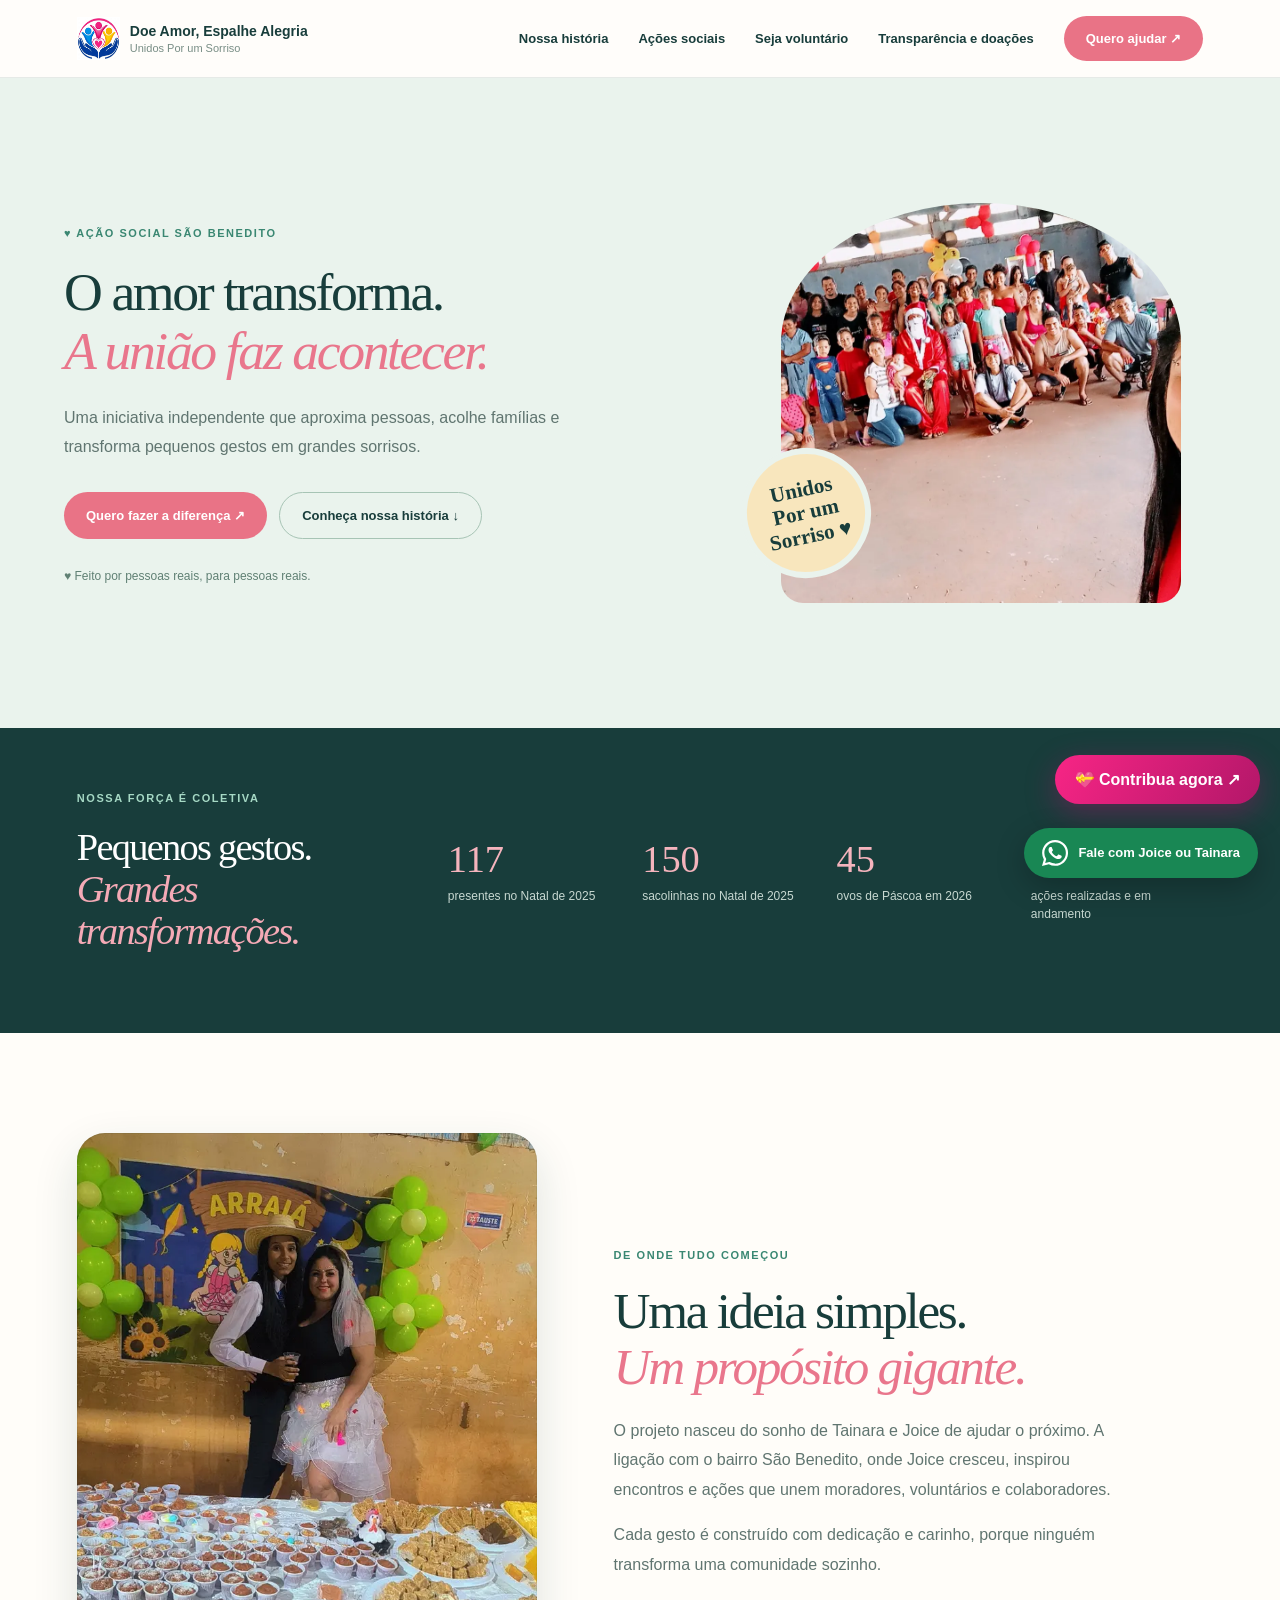
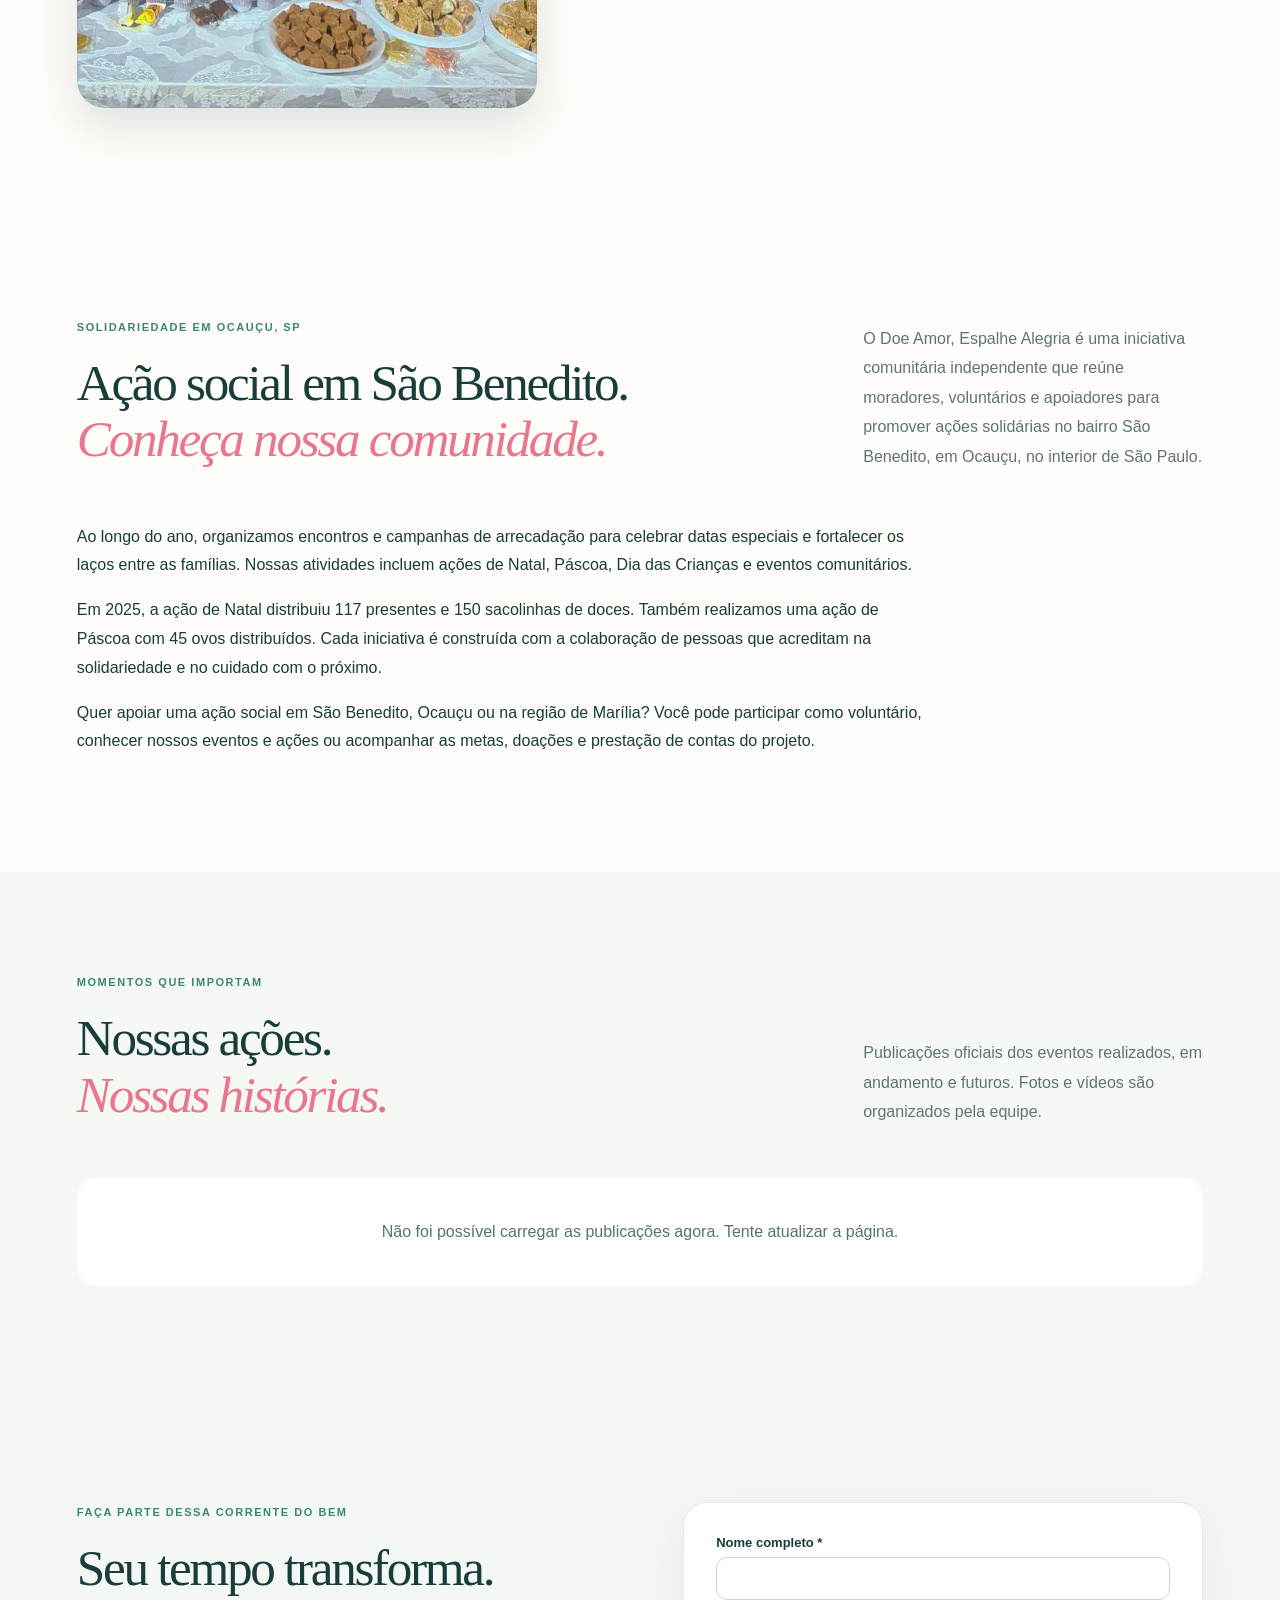
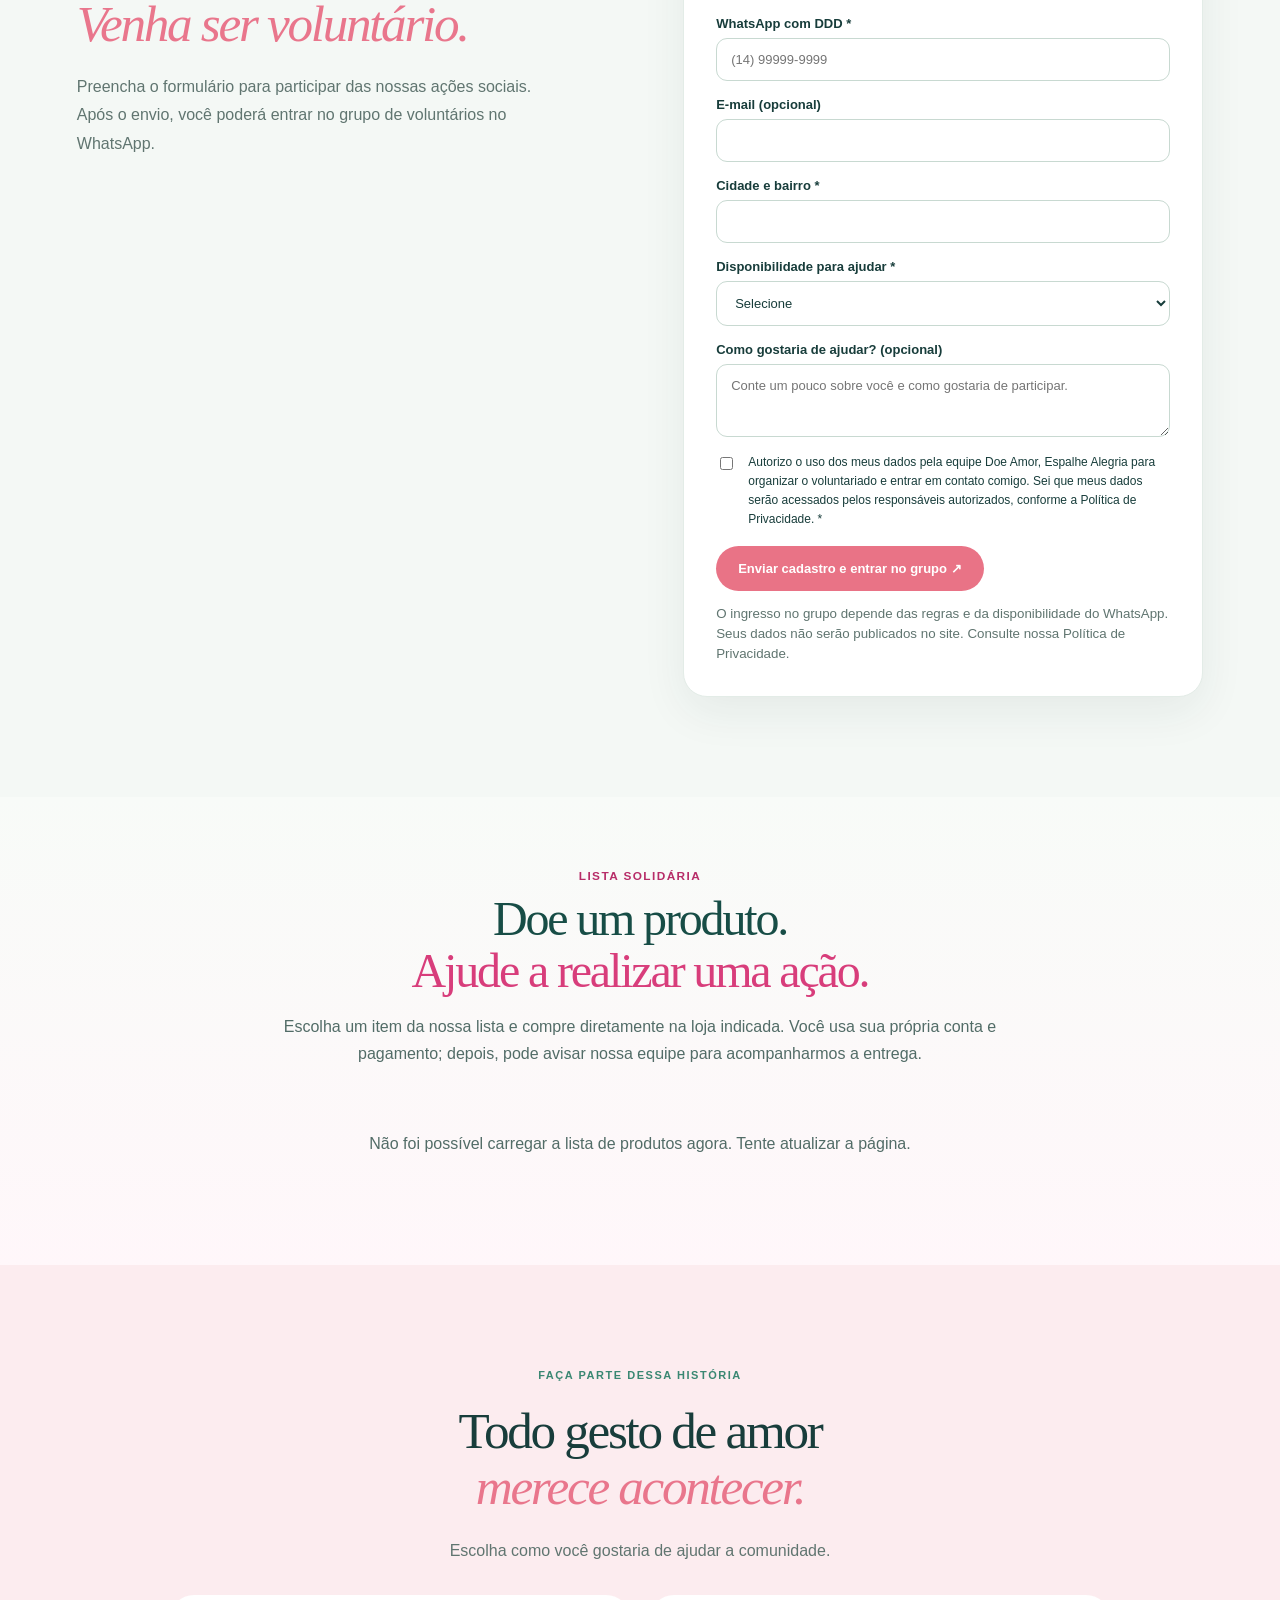
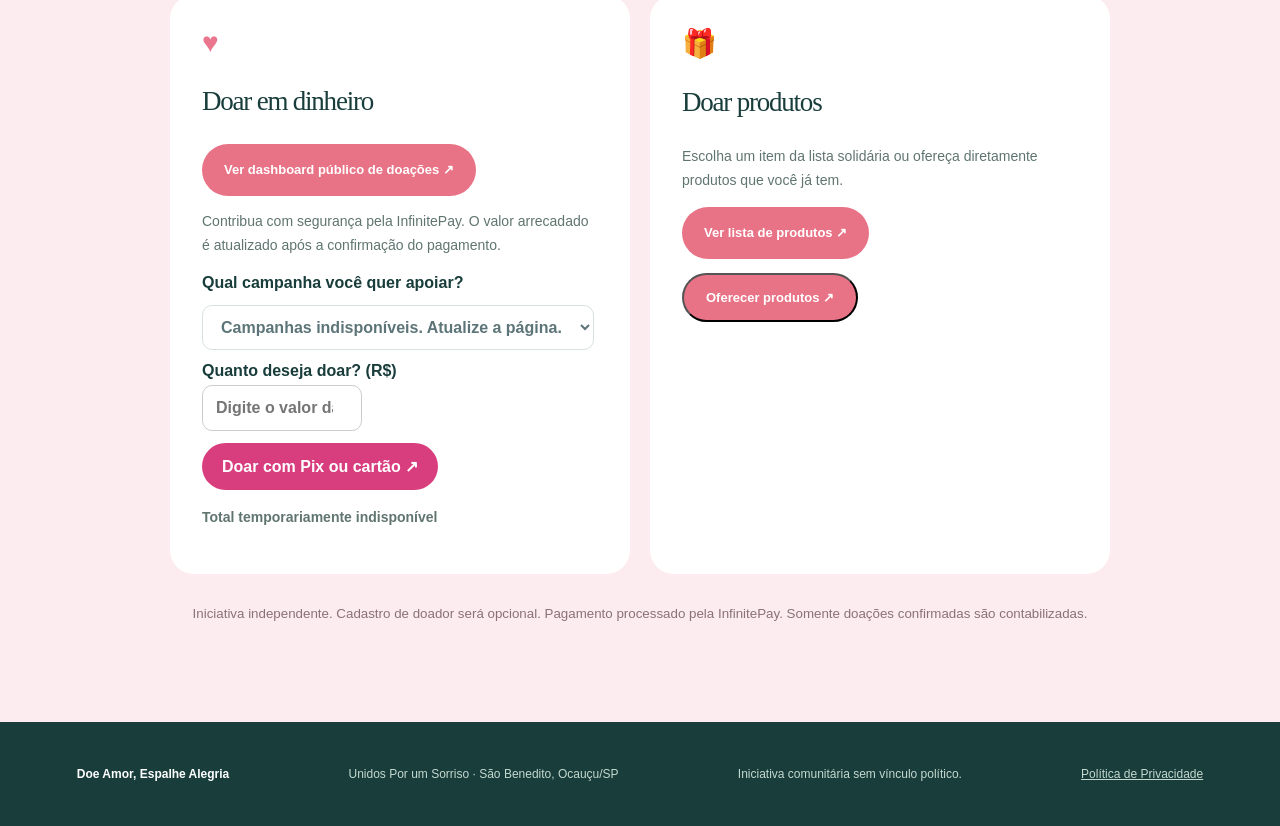
==== index.html @ 4cfd0f10 "Atualizar versão do catálogo com mapa corrigido" ====
<!doctype html><html lang="pt-BR"><head><meta charset="utf-8"><meta name="viewport" content="width=device-width,initial-scale=1"><title>Doe Amor, Espalhe Alegria | Ação Social em São Benedito, Ocauçu SP</title><meta name="description" content="Conheça o Doe Amor, Espalhe Alegria, projeto social independente em São Benedito, Ocauçu (SP). Ações solidárias, eventos comunitários, voluntariado e doações."><meta name="robots" content="index, follow, max-image-preview:large"><link rel="canonical" href="https://doeamorespalhealegria.com/"><meta property="og:type" content="website"><meta property="og:locale" content="pt_BR"><meta property="og:site_name" content="Doe Amor, Espalhe Alegria"><meta property="og:title" content="Doe Amor, Espalhe Alegria"><meta property="og:description" content="Unidos Por Um Sorriso"><meta property="og:url" content="https://doeamorespalhealegria.com/"><meta property="og:image" content="https://xtwydlgoqmqhbpbojwmp.supabase.co/storage/v1/object/public/Imagem%20de%20compartilhamento/Imagem%20de%20compartilhamento%20.png"><meta property="og:image:secure_url" content="https://xtwydlgoqmqhbpbojwmp.supabase.co/storage/v1/object/public/Imagem%20de%20compartilhamento/Imagem%20de%20compartilhamento%20.png"><meta property="og:image:type" content="image/png"><meta property="og:image:width" content="1712"><meta property="og:image:height" content="1024"><meta property="og:image:alt" content="Logo do projeto Doe Amor, Espalhe Alegria"><meta name="twitter:card" content="summary_large_image"><meta name="twitter:title" content="Doe Amor, Espalhe Alegria"><meta name="twitter:description" content="Unidos Por Um Sorriso"><meta name="twitter:image" content="https://xtwydlgoqmqhbpbojwmp.supabase.co/storage/v1/object/public/Imagem%20de%20compartilhamento/Imagem%20de%20compartilhamento%20.png"><meta name="twitter:image:alt" content="Logo do projeto Doe Amor, Espalhe Alegria"><script type="application/ld+json">{"@context":"https://schema.org","@type":"NGO","name":"Doe Amor, Espalhe Alegria","url":"https://doeamorespalhealegria.com/","logo":"https://doeamorespalhealegria.com/logo-doe-amor.png","description":"Iniciativa independente de ação social e solidariedade para a comunidade de São Benedito, Ocauçu, São Paulo.","areaServed":{"@type":"Place","name":"São Benedito, Ocauçu, São Paulo, Brasil"},"knowsAbout":["ação social","solidariedade","doações","voluntariado","eventos comunitários"]}</script><link rel="icon" href="logo-doe-amor.png"><link rel="stylesheet" href="v2/base.css?v=20261015-square1"><link rel="stylesheet" href="v2/desktop.css?v=20261015-square1" media="(min-width:901px)"><link rel="stylesheet" href="v2/mobile.css?v=20261015-square1" media="(max-width:900px)"><link rel="stylesheet" href="/v2/events-carousel.css?v=20261019-3"><script src="v2/app.js?v=20261019-description1" defer></script><script src="v2/volunteer.js?v=1" defer></script><link rel="stylesheet" href="v2/volunteer.css?v=2"><link rel="stylesheet" href="/v2/donations.css"><script src="/v2/donations.js?v=20261015-campaign1" defer></script><link rel="stylesheet" href="/v2/product-offer.css"><style>
.next-event-banner{position:relative;isolation:isolate;overflow:hidden;margin:22px auto 0;width:min(1160px,calc(100% - 36px));border-radius:28px;padding:clamp(26px,5vw,54px);background:radial-gradient(circle at 86% 18%,#ffda88 0,transparent 28%),linear-gradient(125deg,#831a51,#c92862 52%,#f06e53);color:#fff;box-shadow:0 20px 55px #831a5130}
.next-event-banner:before,.next-event-banner:after{content:"✦";position:absolute;color:#ffe8aa;font-size:80px;opacity:.35;animation:festiveFloat 5s ease-in-out infinite;pointer-events:none}.next-event-banner:before{right:7%;top:12%}.next-event-banner:after{right:26%;bottom:5%;font-size:42px;animation-delay:-2s}
.next-event-banner .event-eyebrow{display:inline-flex;gap:8px;align-items:center;background:#ffffff26;border:1px solid #ffffff55;padding:8px 15px;border-radius:99px;font-weight:800;font-size:.8rem;letter-spacing:.09em;text-transform:uppercase}
.next-event-banner h2{color:#fff;font-size:clamp(2.1rem,5vw,4.4rem);line-height:1.08;margin:19px 0 14px;max-width:780px}.next-event-banner h2 em{color:#ffe4a0;font-style:normal}.next-event-banner p{max-width:640px;font-size:clamp(1rem,1.7vw,1.2rem);line-height:1.6;color:#fff}
.next-event-banner .event-countdown{display:flex;gap:10px;flex-wrap:wrap;margin:24px 0}.next-event-banner .event-countdown span{display:grid;place-items:center;min-width:75px;background:#ffffff25;border:1px solid #ffffff50;border-radius:14px;padding:11px 13px;font-size:.8rem}.next-event-banner .event-countdown strong{font-size:1.8rem;line-height:1.15;color:#fff}
.next-event-banner .event-actions{display:flex;gap:12px;flex-wrap:wrap;margin-top:22px}.next-event-banner .event-primary{display:inline-flex;align-items:center;justify-content:center;background:#fff;color:#a21950!important;border-radius:99px;padding:15px 24px;text-decoration:none;font-weight:900;box-shadow:0 8px 24px #58103640;transition:transform .2s}.next-event-banner .event-primary:hover{transform:translateY(-3px)}.next-event-banner .event-secondary{display:inline-flex;align-items:center;justify-content:center;border:1px solid #ffffffb0;border-radius:99px;padding:15px 22px;color:#fff!important;text-decoration:none;font-weight:700}
.donate-float-cta{position:fixed;right:20px;bottom:96px;z-index:70;display:flex;align-items:center;gap:10px;background:linear-gradient(120deg,#f72585,#b31769);color:#fff!important;text-decoration:none;font-weight:900;padding:15px 20px;border-radius:99px;box-shadow:0 9px 30px #a7156970;animation:donatePulse 2.7s ease-in-out infinite}.donate-float-cta:hover{animation:none;transform:translateY(-3px)}@keyframes donatePulse{0%,100%{box-shadow:0 9px 26px #a7156960}50%{box-shadow:0 9px 26px #a7156960,0 0 0 9px #f725851a}}@keyframes festiveFloat{50%{transform:translateY(-15px) rotate(12deg)}}
@media(max-width:700px){.next-event-banner{width:calc(100% - 24px);border-radius:22px;padding:26px 22px}.next-event-banner .event-countdown span{min-width:63px;padding:9px}.next-event-banner .event-countdown strong{font-size:1.45rem}.donate-float-cta{right:12px;bottom:86px;padding:13px 16px;font-size:.85rem;max-width:calc(100% - 24px)}}
@media(prefers-reduced-motion:reduce){.next-event-banner:before,.next-event-banner:after,.donate-float-cta{animation:none!important}}

#donationGoalHome{display:block;width:100%;min-width:0;padding:12px 14px;margin-top:8px;border:1px solid #c6d5d6;border-radius:10px;background:#fff;color:#193b40;font:inherit}
</style><link rel="stylesheet" href="/v2/event-banners.css?v=4"><script src="/v2/event-banners.js?v=4" defer></script><link rel="stylesheet" href="/v2/product-catalog.css?v=3"></head><body><header class="header"><a class="brand" href="#inicio"><img src="logo-doe-amor.png" alt=""><span><strong>Doe Amor, Espalhe Alegria</strong><small>Unidos Por um Sorriso</small></span></a><button class="menu" aria-expanded="false" aria-controls="nav">☰</button><nav id="nav"><a href="#historia">Nossa história</a><a href="#acoes">Ações sociais</a><a href="#voluntariado">Seja voluntário</a><a href="/transparencia/">Transparência e doações</a><a class="pill" href="#doar">Quero ajudar ↗</a></nav></header><main><section class="hero" id="inicio"><div class="hero-copy"><span class="kicker">♥ AÇÃO SOCIAL SÃO BENEDITO</span><h1>O amor transforma.<br><em>A união faz acontecer.</em></h1><p>Uma iniciativa independente que aproxima pessoas, acolhe famílias e transforma pequenos gestos em grandes sorrisos.</p><div class="actions"><a class="pill" href="#doar">Quero fazer a diferença ↗</a><a class="outline" href="#historia">Conheça nossa história ↓</a></div><div class="hero-caption">♥ Feito por pessoas reais, para pessoas reais.</div></div><div class="hero-art"><img src="https://xtwydlgoqmqhbpbojwmp.supabase.co/storage/v1/object/public/site-publico/Equipe%20solidaria.jpg" onerror="this.onerror=null;this.src='media/natal-2025/natal-comunidade.webp'" alt="Equipe do projeto Doe Amor, Espalhe Alegria reunida"><div class="sticker">Unidos<br>Por um<br>Sorriso ♥</div></div></section><div id="eventBannerCarousel" class="managed-banner-carousel" aria-label="Banners de eventos e campanhas"></div><section class="impact"><div><span class="kicker">NOSSA FORÇA É COLETIVA</span><h2>Pequenos gestos.<br><em>Grandes transformações.</em></h2></div><div class="stats"><div><strong>117</strong><span>presentes no Natal de 2025</span></div><div><strong>150</strong><span>sacolinhas no Natal de 2025</span></div><div><strong>45</strong><span>ovos de Páscoa em 2026</span></div><div><strong id="publishedEventsCount">—</strong><span>ações realizadas e em andamento</span></div></div></section><section class="story story--editorial section" id="historia"><div class="story-image"><img src="media/festa-junina/festa-junina-03.webp" alt="Organizadoras da Festa Junina"></div><div><span class="kicker">DE ONDE TUDO COMEÇOU</span><h2>Uma ideia simples.<br><em>Um propósito gigante.</em></h2><p>O projeto nasceu do sonho de Tainara e Joice de ajudar o próximo. A ligação com o bairro São Benedito, onde Joice cresceu, inspirou encontros e ações que unem moradores, voluntários e colaboradores.</p><p>Cada gesto é construído com dedicação e carinho, porque ninguém transforma uma comunidade sozinho.</p></div></section><section class="section" id="acao-social-sao-benedito" aria-labelledby="comunidade-title"><div class="section-heading"><div><span class="kicker">SOLIDARIEDADE EM OCAUÇU, SP</span><h2 id="comunidade-title">Ação social em São Benedito.<br><em>Conheça nossa comunidade.</em></h2></div><p>O Doe Amor, Espalhe Alegria é uma iniciativa comunitária independente que reúne moradores, voluntários e apoiadores para promover ações solidárias no bairro São Benedito, em Ocauçu, no interior de São Paulo.</p></div><div style="max-width:850px;line-height:1.8"><p>Ao longo do ano, organizamos encontros e campanhas de arrecadação para celebrar datas especiais e fortalecer os laços entre as famílias. Nossas atividades incluem ações de Natal, Páscoa, Dia das Crianças e eventos comunitários.</p><p>Em 2025, a ação de Natal distribuiu 117 presentes e 150 sacolinhas de doces. Também realizamos uma ação de Páscoa com 45 ovos distribuídos. Cada iniciativa é construída com a colaboração de pessoas que acreditam na solidariedade e no cuidado com o próximo.</p><p>Quer apoiar uma ação social em São Benedito, Ocauçu ou na região de Marília? Você pode <a href="#voluntariado">participar como voluntário</a>, conhecer <a href="#acoes">nossos eventos e ações</a> ou acompanhar as <a href="/transparencia/">metas, doações e prestação de contas</a> do projeto.</p></div></section><section class="section events" id="acoes"><div class="section-heading"><div><span class="kicker">MOMENTOS QUE IMPORTAM</span><h2>Nossas ações.<br><em>Nossas histórias.</em></h2></div><p>Publicações oficiais dos eventos realizados, em andamento e futuros. Fotos e vídeos são organizados pela equipe.</p></div><div class="event-grid" id="eventGrid"></div></section><section class="section volunteer-section" id="voluntariado"><div class="volunteer-intro"><span class="kicker">FAÇA PARTE DESSA CORRENTE DO BEM</span><h2>Seu tempo transforma.<br><em>Venha ser voluntário.</em></h2><p>Preencha o formulário para participar das nossas ações sociais. Após o envio, você poderá entrar no grupo de voluntários no WhatsApp.</p></div><form id="volunteerForm" class="volunteer-form"><label>Nome completo *<input name="full_name" autocomplete="name" maxlength="120" minlength="3" required></label><label>WhatsApp com DDD *<input name="whatsapp" type="tel" inputmode="tel" autocomplete="tel" placeholder="(14) 99999-9999" required></label><label>E-mail (opcional)<input name="email" type="email" autocomplete="email" maxlength="254"></label><label>Cidade e bairro *<input name="city" autocomplete="address-level2" maxlength="120" required></label><label>Disponibilidade para ajudar *<select name="availability" required><option value="">Selecione</option><option>Durante a semana</option><option>Finais de semana</option><option>Em dias de eventos</option><option>Conforme a necessidade</option></select></label><label>Como gostaria de ajudar? (opcional)<textarea name="message" rows="3" maxlength="1000" placeholder="Conte um pouco sobre você e como gostaria de participar."></textarea></label><label class="volunteer-consent"><input name="privacy_consent" type="checkbox" required><span>Autorizo o uso dos meus dados pela equipe Doe Amor, Espalhe Alegria para organizar o voluntariado e entrar em contato comigo. Sei que meus dados serão acessados pelos responsáveis autorizados, conforme a <a href="/privacidade/" target="_blank" rel="noopener noreferrer">Política de Privacidade</a>. *</span></label><button class="pill" type="submit">Enviar cadastro e entrar no grupo ↗</button><p id="volunteerStatus" role="status" aria-live="polite"></p><small>O ingresso no grupo depende das regras e da disponibilidade do WhatsApp. Seus dados não serão publicados no site. Consulte nossa <a href="/privacidade/">Política de Privacidade</a>.</small></form></section><section id="productDonationSection" aria-labelledby="productDonationTitle"><div class="product-catalog-inner"><div class="product-catalog-heading"><span class="product-catalog-kicker">LISTA SOLIDÁRIA</span><h2 id="productDonationTitle">Doe um produto.<br><em>Ajude a realizar uma ação.</em></h2><p>Escolha um item da nossa lista e compre diretamente na loja indicada. Você usa sua própria conta e pagamento; depois, pode avisar nossa equipe para acompanharmos a entrega.</p></div><div id="productDonationGrid" class="product-donation-grid" aria-live="polite"><p class="product-catalog-empty">Carregando produtos solidários...</p></div></div></section><section class="section donate" id="doar"><span class="kicker">FAÇA PARTE DESSA HISTÓRIA</span><h2>Todo gesto de amor<br><em>merece acontecer.</em></h2><p>Escolha como você gostaria de ajudar a comunidade.</p><div class="donate-grid"><article><span class="symbol">♥</span><h3>Doar em dinheiro</h3><p><a class="pill" href="/transparencia/">Ver dashboard público de doações ↗</a></p><p>Contribua com segurança pela InfinitePay. O valor arrecadado é atualizado após a confirmação do pagamento.</p><form id="donationForm" class="donation-form"><label for="donationGoalHome">Qual campanha você quer apoiar?<select id="donationGoalHome" name="goal_id" required><option value="">Carregando campanhas...</option></select></label><label>Quanto deseja doar? (R$)<input name="amount" type="number" min="1" max="1000000" step="0.01" placeholder="Digite o valor da doação" required></label><button type="submit">Doar com Pix ou cartão ↗</button></form><p id="donationStatus" role="status"></p><p id="donationTotal" class="donation-total">Carregando arrecadação...</p></article><article><span class="symbol">🎁</span><h3>Doar produtos</h3><p>Escolha um item da lista solidária ou ofereça diretamente produtos que você já tem.</p><p><a class="pill" href="#productDonationSection">Ver lista de produtos ↗</a></p><button type="button" class="pill" id="openProductOffer">Oferecer produtos ↗</button></article></div><small>Iniciativa independente. Cadastro de doador será opcional. Pagamento processado pela InfinitePay. Somente doações confirmadas são contabilizadas.</small></section></main><footer><strong>Doe Amor, Espalhe Alegria</strong><span>Unidos Por um Sorriso · São Benedito, Ocauçu/SP</span><span>Iniciativa comunitária sem vínculo político.</span><a href="/privacidade/" style="color:#c4d9cf;text-decoration:underline">Política de Privacidade</a></footer><dialog id="productOfferDialog" aria-labelledby="productOfferTitle"><div class="product-offer-modal"><div class="modal-top"><div><h2 id="productOfferTitle">Oferecer produtos 💗</h2><p>Conte o que deseja doar. Nossa equipe entrará em contato para combinar a entrega ou retirada.</p></div><button type="button" class="close-product-modal" aria-label="Fechar formulário">✕</button></div><form id="productOfferForm"><label>Nome completo *<input name="full_name" autocomplete="name" minlength="3" maxlength="150" required></label><label>Telefone / WhatsApp com DDD *<input name="phone" type="tel" autocomplete="tel" placeholder="(14) 99999-9999" required></label><label>Endereço completo (rua, número, bairro e cidade) *<textarea name="address" rows="2" minlength="5" maxlength="500" required></textarea></label><label>Quais produtos deseja doar? Informe quantidades, se possível. *<textarea name="items" rows="3" minlength="3" maxlength="1500" placeholder="Ex.: 10 pacotes de arroz, 5 brinquedos..." required></textarea></label><fieldset><legend>Como prefere entregar os produtos? *</legend><label><input type="radio" name="delivery_preference" value="pickup" required>Solicitar retirada no endereço informado</label><label><input type="radio" name="delivery_preference" value="dropoff" required>Quero entregar os produtos à organização (local a combinar)</label></fieldset><label>Observações (opcional)<textarea name="notes" rows="2" maxlength="1000"></textarea></label><label class="offer-privacy"><input type="checkbox" name="privacy_consent" required>Autorizo o uso dos meus dados para contato sobre esta doação. Li a <a href="/privacidade/" target="_blank" rel="noopener noreferrer">Política de Privacidade</a>. *</label><button type="submit" class="offer-submit">Enviar oferta de produtos</button><p class="offer-message" id="productOfferMessage" role="status" aria-live="polite"></p></form></div></dialog><dialog id="eventDialog"><div class="dialog-top"><span>MEMÓRIAS DE SÃO BENEDITO</span><button id="closeDialog" aria-label="Fechar">✕</button></div><div id="dialogBody"></div></dialog><a class="donate-float-cta" href="#doar" aria-label="Contribuir agora para as ações sociais">💝 Contribua agora ↗</a><a class="whatsapp-float" href="https://wa.me/5514988388177?text=Ol%C3%A1%21%20Gostaria%20de%20falar%20com%20Joice%20ou%20Tainara%20sobre%20o%20projeto%20Doe%20Amor%2C%20Espalhe%20Alegria." target="_blank" rel="noopener noreferrer" aria-label="Falar com Joice ou Tainara pelo WhatsApp" title="Falar com Joice ou Tainara"><svg viewBox="0 0 24 24" width="26" height="26" aria-hidden="true" fill="currentColor"><path d="M20.52 3.48A11.86 11.86 0 0 0 12.07 0C5.49 0 .13 5.35.12 11.94a11.9 11.9 0 0 0 1.59 5.95L0 24l6.28-1.65a11.93 11.93 0 0 0 5.79 1.48h.01c6.58 0 11.94-5.36 11.94-11.94a11.86 11.86 0 0 0-3.5-8.41ZM12.08 21.8a9.9 9.9 0 0 1-5.05-1.38l-.36-.22-3.73.98.99-3.64-.24-.37a9.91 9.91 0 0 1-1.52-5.23c0-5.47 4.45-9.92 9.92-9.92a9.85 9.85 0 0 1 7.02 2.91 9.85 9.85 0 0 1 2.9 7.02c0 5.47-4.45 9.92-9.93 9.92Zm5.44-7.42c-.3-.15-1.77-.87-2.04-.97-.27-.1-.47-.15-.67.15-.2.3-.77.97-.94 1.17-.17.2-.35.22-.65.07-.3-.15-1.26-.46-2.4-1.47-.89-.79-1.49-1.77-1.66-2.07-.17-.3-.02-.46.13-.61.13-.13.3-.35.45-.52.15-.17.2-.3.3-.5.1-.2.05-.37-.02-.52-.07-.15-.67-1.62-.92-2.22-.24-.58-.48-.5-.67-.51h-.57c-.2 0-.52.07-.79.37-.27.3-1.04 1.02-1.04 2.49s1.07 2.89 1.22 3.09c.15.2 2.1 3.2 5.09 4.49.71.31 1.27.49 1.71.63.72.23 1.37.2 1.89.12.58-.09 1.77-.72 2.02-1.42.25-.7.25-1.3.17-1.42-.07-.12-.27-.2-.57-.35Z"/></svg><span>Fale com Joice ou Tainara</span></a><script defer src="/v2/product-offer.js"></script><script defer src="/v2/product-catalog.js?v=6"></script><script>(function(){const end=new Date("2026-12-25T00:00:00-03:00");const panel=document.getElementById("nextEventCountdown");function update(){const delta=Math.max(0,end-Date.now());const d=Math.floor(delta/86400000),h=Math.floor(delta%86400000/3600000),m=Math.floor(delta%3600000/60000);document.getElementById("eventDays").textContent=d;document.getElementById("eventHours").textContent=String(h).padStart(2,"0");document.getElementById("eventMinutes").textContent=String(m).padStart(2,"0");if(!delta){panel.textContent="🎄 Chegou o dia do Natal Solidário!"}}update();setInterval(update,60000)})();</script></body></html>
---- v2/base.css ----
:root{--ink:#183d3b;--pink:#e9768c;--muted:#607570;--mint:#eaf3ed}*{box-sizing:border-box}html{scroll-behavior:smooth;scroll-padding-top:100px}body{margin:0;background:#fffdf9;color:var(--ink);font-family:Arial,Helvetica,sans-serif}a{text-decoration:none;color:inherit}img{display:block;max-width:100%}button{font:inherit;cursor:pointer}.preview{text-align:center;background:var(--ink);color:#e4f4e9;padding:9px;font-size:11px;letter-spacing:.08em;font-weight:800}.preview a{color:#ffc4d0;margin-left:15px;text-decoration:underline}.header{position:sticky;top:0;z-index:20;background:#fffdfa;display:flex;justify-content:space-between;align-items:center;gap:20px;padding:16px 6%;border-bottom:1px solid #e6eae7}.brand{display:flex;align-items:center;gap:10px}.brand img{width:43px;height:43px}.brand strong{display:block;font-size:14px}.brand small{display:block;font-size:11px;color:#788d85;margin-top:3px}.header nav{display:flex;align-items:center;gap:30px;font-size:13px;font-weight:800}.pill{display:inline-flex;align-items:center;justify-content:center;background:#e97386;color:white;padding:15px 22px;border-radius:40px;font-weight:800;font-size:13px}.outline{border:1px solid #a7c4b5;border-radius:40px;padding:15px 22px;font-size:13px;font-weight:800}.menu{display:none}.hero{background:var(--mint);overflow:hidden}.kicker{color:#3a8772;letter-spacing:.14em;font-size:11px;font-weight:900}h1,h2,h3{font-family:Georgia,serif;font-weight:500;letter-spacing:-.045em}h1{font-size:clamp(45px,5.2vw,78px);line-height:1.08;margin:22px 0}h2{font-size:clamp(38px,4vw,62px);line-height:1.1;margin:20px 0}h1 em,h2 em{color:var(--pink)}.hero-copy>p,.story p,.section-heading p,.donate>p{font-size:16px;line-height:1.85;color:var(--muted);max-width:520px}.actions{display:flex;gap:12px;flex-wrap:wrap;margin-top:30px}.hero-caption{font-size:12px;color:#608074;margin-top:30px}.hero-art{position:relative}.hero-art>img{display:block;width:100%;height:100%;object-fit:cover;object-position:center;border-radius:50% 50% 22px 22px / 35% 35% 22px 22px;box-shadow:none}.sticker{position:absolute;left:-40px;bottom:25px;transform:rotate(-12deg);width:130px;height:130px;border-radius:50%;border:6px solid var(--mint);background:#f8e6bd;display:grid;place-items:center;text-align:center;font:700 21px/1.1 Georgia,serif}.impact{background:var(--ink);color:white;display:flex;justify-content:space-between;align-items:center;gap:40px;padding:60px 6%}.impact h2{font-size:clamp(28px,3vw,45px)}.impact em{color:#f5aab6}.impact .kicker{color:#a6d9c5}.stats{display:grid;grid-template-columns:repeat(4,1fr);gap:22px}.stats strong{display:block;color:#f5b4bd;font:500 clamp(30px,3vw,45px) Georgia,serif}.stats span{display:block;font-size:12px;color:#c7d8d1;line-height:1.5;margin-top:6px}.section{padding:100px 6%}.story{display:grid;grid-template-columns:1fr 1fr;gap:7%;align-items:center}.story-image{height:520px;border-radius:25px;overflow:hidden}.story-image img{width:100%;height:100%;object-fit:cover}.events{background:#f6f8f4}.section-heading{display:flex;justify-content:space-between;align-items:end;gap:30px;margin-bottom:35px}.section-heading p{max-width:340px}.event-grid{display:grid;grid-template-columns:repeat(3,minmax(0,1fr));gap:23px}.event-card{background:white;border-radius:22px;overflow:hidden;border:1px solid #e6ebe5;box-shadow:0 10px 30px #173d3b0b}.event-card img{width:100%;height:250px;object-fit:cover}.event-content{padding:23px}.event-content small{font-size:10px;font-weight:900;letter-spacing:.1em;color:#498773}.event-content h3{font-size:27px;margin:12px 0}.event-content p{font-size:13px;line-height:1.7;color:var(--muted)}.event-content button{border:0;background:none;color:#d65f76;font-size:13px;font-weight:900;padding:12px 0}.donate{text-align:center;background:#fcecef}.donate>p{margin:0 auto 30px}.donate-grid{display:grid;grid-template-columns:1fr 1fr;gap:20px;max-width:940px;margin:30px auto;text-align:left}.donate-grid article{background:white;border-radius:24px;padding:32px}.symbol{font-size:28px;color:var(--pink)}.donate-grid h3{font-size:27px}.donate-grid p{color:var(--muted);font-size:14px;line-height:1.7}.status{display:inline-block;background:#fff1d7;padding:13px;border-radius:30px;font-size:12px;font-weight:800}.donate>small{color:#8a7178}footer{background:var(--ink);color:white;padding:45px 6%;display:flex;justify-content:space-between;gap:20px;font-size:12px}footer span{color:#c4d9cf}dialog{border:0;border-radius:22px;padding:0;width:min(880px,calc(100% - 20px));max-height:92dvh;color:var(--ink);box-shadow:0 30px 100px #0005}dialog::backdrop{background:#071c20df;backdrop-filter:blur(6px)}.dialog-top{display:flex;align-items:center;justify-content:space-between;padding:15px 24px;border-bottom:1px solid #e5eae6;font-size:11px;letter-spacing:.1em;font-weight:900}.dialog-top button{border:0;border-radius:50%;width:38px;height:38px;background:#eef3ef}.dialog-body{padding:24px}.dialog-body h2{font-size:clamp(30px,4vw,48px)}.dialog-body p{line-height:1.8;color:var(--muted)}.dialog-gallery{display:grid;grid-template-columns:repeat(2,minmax(0,1fr));gap:12px}.dialog-gallery img{width:100%;height:220px;object-fit:contain;background:#e8eeeb;border-radius:12px}.dialog-videos{display:grid;grid-template-columns:repeat(2,minmax(0,1fr));gap:12px}.dialog-videos video{width:100%;max-height:390px;background:#0c2225;border-radius:12px}.dialog-videos figure{margin:0;min-width:0}.dialog-videos figcaption{font-size:12px;color:var(--muted);margin:7px 0}a:focus-visible,button:focus-visible{outline:3px solid var(--pink);outline-offset:3px}.event-results{color:#526e66;line-height:1.9;padding-left:20px}.event-results li::marker{color:#e9768c}.events-empty{grid-column:1/-1;padding:45px 25px;border-radius:20px;background:white;text-align:center;color:#55756c}.events-empty h3{font-size:28px;color:#183d3b}
/* Modal de eventos: tamanho de referência 640 × 640 px, responsivo em telas menores */
#eventDialog{width:min(640px,calc(100vw - 32px));height:min(640px,calc(100dvh - 32px));max-height:calc(100dvh - 32px);overflow-y:auto;overscroll-behavior:contain}
#eventDialog .dialog-top{position:sticky;top:0;z-index:2;background:#fff}


/* Revisão das molduras: cada imagem respeita seu próprio enquadramento. */
.hero-art{position:relative;isolation:isolate;width:min(100%,400px);aspect-ratio:1;overflow:visible;padding:0;background:transparent;border:0;border-radius:0}
.hero-art>img{display:block;width:100%;height:100%;object-fit:cover;object-position:50% 50%;border-radius:50% 50% 22px 22px / 35% 35% 22px 22px;clip-path:none;background:transparent}
.hero-art .sticker{z-index:1}
.story-image{height:auto;aspect-ratio:auto;overflow:hidden;border-radius:22px;background:transparent}
.story-image img{display:block;width:100%;height:auto;max-height:520px;object-fit:contain;object-position:center;border-radius:22px}
.event-card img{display:block;width:100%;height:auto;aspect-ratio:4/3;object-fit:contain;object-position:center;background:#eaf3ed}
.dialog-gallery img{width:100%;height:auto;max-height:420px;object-fit:contain;background:#eaf3ed}
@media(max-width:900px){.story-image{height:auto}.story-image img{height:auto;max-height:none}.event-card img{height:auto;aspect-ratio:4/3}}

/* Moldura editorial da história: retrato amplo, sem faixas vazias */
.story-image{position:relative;width:100%;max-width:460px;aspect-ratio:4/5;height:auto;justify-self:center;overflow:hidden;border-radius:28px;background:#e8eee8;box-shadow:0 22px 55px rgba(24,61,59,.12)}
.story-image img{display:block;width:100%;height:100%;max-height:none;object-fit:cover;object-position:center 43%;border-radius:0}
.story-image::after{content:"";pointer-events:none;position:absolute;inset:0;border:1px solid rgba(24,61,59,.08);border-radius:inherit}

/* Enquadramento definitivo: moldura controla o tamanho; imagem preenche, sem depender de altura automática */
.story.story--editorial .story-image{position:relative;display:block;width:min(100%,460px);height:auto;aspect-ratio:4 / 5;min-height:0;max-height:none;overflow:hidden;border-radius:28px;background:#e8eee8;box-shadow:0 18px 45px rgba(24,61,59,.14)}
.story.story--editorial .story-image>img{position:absolute;inset:0;display:block;width:100%;height:100%;max-height:none;object-fit:cover;object-position:50% 46%;border-radius:0}

/* Cartazes quadrados de eventos: mostrar imagem completa, sem recortes */
.event-card img{display:block;width:100%;height:auto;aspect-ratio:1/1;object-fit:contain;object-position:center;background:#f8f5f6}
---- v2/desktop.css ----
@media(min-width:901px){
.hero{display:grid;grid-template-columns:minmax(0,1fr) minmax(340px,470px);align-items:center;justify-content:center;gap:clamp(36px,5vw,84px);padding:70px max(5%,calc((100% - 1220px)/2));min-height:650px}
.hero-copy{min-width:0;max-width:610px}
.hero h1{font-size:clamp(44px,4.2vw,67px);line-height:1.09}
.hero-art{width:min(100%,400px);height:auto;aspect-ratio:1/1;justify-self:center}
.hero-art>img{object-fit:cover;object-position:center}
.story{max-width:1380px;margin-inline:auto;grid-template-columns:minmax(0,1fr) minmax(0,1fr)}
.story-image{height:auto;aspect-ratio:auto}
.story-image img{width:100%;height:auto;object-fit:contain;object-position:center}
.event-grid>.event-card:first-child{grid-column:span 2;display:grid;grid-template-columns:1fr 1fr}
.event-grid>.event-card:first-child img{height:100%;min-height:320px;max-height:460px;object-fit:contain;background:#eaf3ed}
.event-grid>.event-card:first-child .event-content{align-self:center;padding:35px}
}
@media(min-width:901px) and (max-width:1120px){
.hero{grid-template-columns:minmax(0,1fr) minmax(300px,40%);gap:30px;padding-inline:4%}
.hero h1{font-size:clamp(40px,4.1vw,52px)}
.sticker{width:105px;height:105px;font-size:17px;left:-15px}
}

@media(min-width:901px){.story{grid-template-columns:minmax(0, .95fr) minmax(0,1.05fr);gap:clamp(40px,7vw,110px)}.story-image{width:100%;max-width:460px;aspect-ratio:4/5;height:auto}.story-image img{height:100%;max-height:none;object-fit:cover;object-position:center 43%}}

@media(min-width:901px){.story.story--editorial{grid-template-columns:minmax(0,460px) minmax(0,1fr);justify-content:center;gap:clamp(36px,6vw,100px)}.story.story--editorial .story-image{width:100%;aspect-ratio:4/5}}

/* Cartazes quadrados de eventos: mostrar imagem completa, sem recortes */
.event-card img{display:block;width:100%;height:auto;aspect-ratio:1/1;object-fit:contain;object-position:center;background:#f8f5f6}
.event-card:first-child img{height:auto;min-height:0;max-height:none;aspect-ratio:1/1;object-fit:contain}
---- v2/mobile.css ----
@media(max-width:900px){.header{flex-wrap:wrap;padding:12px 18px}.brand strong{font-size:12px}.brand small{font-size:10px}.menu{display:block;border:0;border-radius:10px;padding:9px 12px;background:#eaf3ed}.header nav{display:none;width:100%;flex-direction:column;align-items:stretch;gap:0}.header nav.open{display:flex}.header nav a{padding:13px}.hero{padding:45px 22px;display:flex;flex-direction:column;gap:35px}.hero-art{width:min(100%,400px);height:auto;aspect-ratio:1/1;margin:auto}.sticker{left:-10px;width:100px;height:100px;font-size:15px}.impact{display:block;padding:45px 22px}.stats{grid-template-columns:repeat(2,1fr);margin-top:28px}.section{padding:65px 22px}.story{grid-template-columns:1fr;gap:30px}.story-image{height:340px}.section-heading{display:block}.event-grid{grid-template-columns:repeat(2,minmax(0,1fr));gap:15px}.event-card img{height:190px}.event-content{padding:17px}.event-content h3{font-size:23px}.donate-grid{grid-template-columns:1fr}footer{flex-direction:column}.dialog-videos{grid-template-columns:1fr}}@media(max-width:560px){.preview{font-size:9px}.hero h1{font-size:clamp(41px,10vw,55px)}.actions{display:grid}.event-grid{grid-template-columns:1fr}.event-card img{height:235px}.dialog-gallery{grid-template-columns:1fr}.dialog-body{padding:16px}}
@media(max-width:900px){.story-image{width:min(100%,440px);max-width:440px;aspect-ratio:4/5;height:auto}.story-image img{width:100%;height:100%;max-height:none;object-fit:cover;object-position:center 43%}}

@media(max-width:900px){.story.story--editorial .story-image{width:min(100%,440px);aspect-ratio:4/5;height:auto;margin-inline:auto}}

/* Cartazes quadrados de eventos: mostrar imagem completa, sem recortes */
.event-card img{display:block;width:100%;height:auto;aspect-ratio:1/1;object-fit:contain;object-position:center;background:#f8f5f6}
---- v2/events-carousel.css ----
/* Publicações organizadas em carrosséis anuais */
#eventGrid{display:block}
.event-year-group{min-width:0;margin:28px 0 42px}
.event-year-heading{display:flex;align-items:center;justify-content:space-between;gap:16px;margin-bottom:16px}
.event-year-heading .action-year-title{margin:0}
.event-year-controls{display:flex;gap:8px}
.event-year-controls[hidden]{display:none}
.event-year-controls button{width:42px;height:42px;border:1px solid #f1b8cb;border-radius:50%;background:#fff;color:#b92970;font-size:27px;line-height:1;cursor:pointer;box-shadow:0 4px 12px #3d183011}
.event-year-controls button:hover,.event-year-controls button:focus-visible{background:#d93683;color:white}
.event-year-viewport{overflow-x:auto;overscroll-behavior-inline:contain;scroll-snap-type:x mandatory;scrollbar-width:thin;scrollbar-color:#e9a4c1 transparent;padding:5px 3px 18px}
.event-year-track{display:flex;align-items:stretch;gap:18px}
.event-year-track .event-card{flex:0 0 min(280px,78vw);width:min(280px,78vw);min-width:0;scroll-snap-align:start;margin:0}
@media(min-width:900px){.event-year-track .event-card{flex-basis:min(300px,29vw);width:min(300px,29vw)}}
@media(prefers-reduced-motion:reduce){.event-year-viewport{scroll-behavior:auto}}

/* Alinhamento e legibilidade das descrições dos eventos */
.event-year-track .event-card{display:flex;flex-direction:column}
.event-year-track .event-card:first-child{display:flex;grid-column:auto;grid-template-columns:none}
.event-year-track .event-card img,.event-year-track .event-card:first-child img{width:100%;height:auto;min-height:0;max-height:none;aspect-ratio:4/3;object-fit:contain}
.event-year-track .event-content,.event-year-track .event-card:first-child .event-content{display:flex;flex:1;flex-direction:column;align-self:stretch;padding:20px 20px 18px;text-align:left}
.event-year-track .event-content small{display:block;line-height:1.5;min-height:30px;overflow-wrap:anywhere}
.event-year-track .event-content h3{font-size:clamp(20px,2vw,24px);line-height:1.3;margin:10px 0 12px;overflow-wrap:break-word}
.event-year-track .event-content p{font-size:14px;line-height:1.65;margin:0 0 18px;text-align:left;overflow-wrap:break-word;white-space:normal}
.event-year-track .event-content button{margin-top:auto;align-self:flex-start;text-align:left;line-height:1.4}

/* Descrições completas das publicações */
#eventDialog .publication-description{max-width:72ch;margin:18px 0 26px;color:#284c52;text-align:left}
#eventDialog .publication-description .publication-paragraph{font-size:16px;line-height:1.85;margin:0 0 15px;white-space:normal;overflow-wrap:break-word;text-align:left}
#eventDialog .publication-description .publication-subheading{font-size:clamp(18px,2.4vw,23px);line-height:1.4;margin:24px 0 12px;color:#173d3b;font-weight:750}
#eventDialog .publication-description strong{font-weight:750;color:#a72b65}
#eventDialog .publication-location{font-size:15px;line-height:1.5;margin:10px 0 18px}
@media(max-width:700px){#eventDialog .publication-description .publication-paragraph{font-size:15px;line-height:1.75}}
---- v2/volunteer.css ----
.volunteer-section{background:#f4f8f5;display:grid;grid-template-columns:minmax(0,1fr) minmax(0,520px);gap:clamp(24px,5vw,90px);align-items:start}.volunteer-intro p{font-size:16px;line-height:1.8;color:#607570;max-width:480px}.volunteer-form{padding:32px;background:white;border:1px solid #e3ece7;border-radius:24px;box-shadow:0 15px 45px #183d3b12}.volunteer-form label{display:block;font-size:13px;font-weight:700;margin:0 0 16px;color:#183d3b}.volunteer-form input:not([type="checkbox"]),.volunteer-form select,.volunteer-form textarea{display:block;width:100%;font:inherit;font-weight:400;margin-top:7px;padding:13px 14px;border:1px solid #c8d9d1;border-radius:11px;background:#fff;color:#183d3b;box-sizing:border-box}.volunteer-form input:focus,.volunteer-form select:focus,.volunteer-form textarea:focus{outline:2px solid #e9768c;outline-offset:1px}.volunteer-form .volunteer-consent{display:flex;align-items:flex-start;gap:12px;font-size:12px;line-height:1.6;font-weight:400}.volunteer-consent input{margin-top:4px;flex:0 0 auto;accent-color:#e9768c}.volunteer-form button{border:0;cursor:pointer}.volunteer-form button:disabled{opacity:.65;cursor:wait}.volunteer-form small{display:block;margin-top:12px;color:#607570;line-height:1.5}.volunteer-form #volunteerStatus{font-size:13px;color:#183d3b;line-height:1.5}@media(max-width:900px){.volunteer-section{grid-template-columns:1fr}.volunteer-form{padding:22px}}
/* Contato flutuante WhatsApp */
.whatsapp-float{position:fixed;right:22px;bottom:22px;z-index:90;display:inline-flex;align-items:center;gap:10px;padding:12px 18px;background:#198754;color:#fff!important;text-decoration:none;border-radius:999px;box-shadow:0 9px 30px rgba(0,0,0,.24);font:700 13px/1.2 Arial,Helvetica,sans-serif;transition:transform .2s,box-shadow .2s}.whatsapp-float:hover{transform:translateY(-3px);box-shadow:0 13px 35px rgba(0,0,0,.28)}.whatsapp-float:focus-visible{outline:3px solid #183d3b;outline-offset:4px}.whatsapp-float svg{display:block;flex:none}@media(max-width:600px){.whatsapp-float{right:14px;bottom:14px;padding:15px;border-radius:50%;width:58px;height:58px;justify-content:center}.whatsapp-float span{position:absolute;width:1px;height:1px;overflow:hidden;clip-path:inset(50%);white-space:nowrap}.whatsapp-float svg{width:30px;height:30px}}
---- v2/donations.css ----
.donation-form{display:flex;flex-wrap:wrap;align-items:end;gap:12px;margin:16px 0}.donation-form label{display:grid;gap:5px;font-weight:600}.donation-form input{padding:13px;border:1px solid #ccc;border-radius:10px;width:160px;font:inherit}.donation-form button{border:0;border-radius:40px;padding:14px 20px;background:#d83e7e;color:white;font-weight:700;cursor:pointer}.donation-form button:disabled{opacity:.6}.donation-total{font-weight:700;color:#176d53;margin:12px 0}
---- v2/product-offer.css ----
#productOfferDialog{border:0;border-radius:22px;padding:0;width:min(94vw,570px);max-height:90vh;box-shadow:0 20px 90px #1238}#productOfferDialog::backdrop{background:#122a2bcc;backdrop-filter:blur(3px)}.product-offer-modal{padding:clamp(20px,4vw,34px);background:white;color:#173f3e}.product-offer-modal h2{font-size:clamp(24px,4vw,32px);margin:0 0 7px}.product-offer-modal p{color:#526c6b;font-size:14px}.product-offer-modal .modal-top{display:flex;justify-content:space-between;align-items:flex-start;gap:15px}.product-offer-modal .close-product-modal{border:0;background:#eef5f1;color:#234;cursor:pointer;border-radius:50%;width:38px;height:38px;font-size:20px;flex:none}.product-offer-modal form{display:grid;gap:12px;margin-top:15px}.product-offer-modal label{font-weight:650;font-size:14px;display:block}.product-offer-modal input:not([type=radio]):not([type=checkbox]),.product-offer-modal textarea{display:block;width:100%;padding:11px 12px;border:1px solid #bdceca;border-radius:10px;font:inherit;margin-top:5px}.product-offer-modal fieldset{border:1px solid #cdded8;border-radius:12px;padding:12px}.product-offer-modal legend{font-weight:700;font-size:14px}.product-offer-modal fieldset label{font-weight:500;margin:8px 0}.product-offer-modal input[type=radio],.product-offer-modal input[type=checkbox]{margin-right:8px;accent-color:#d83d7b}.product-offer-modal .offer-submit{background:#d83d7b;color:white;border:0;border-radius:999px;padding:13px 20px;font-weight:800;cursor:pointer}.product-offer-modal .offer-submit:disabled{opacity:.6}.product-offer-modal .offer-message{font-weight:700;min-height:20px}.product-offer-modal .offer-privacy{font-size:12px;font-weight:400}.product-offer-modal .offer-privacy a{color:#126c5a}
---- v2/event-banners.css ----
.managed-banner-carousel{position:relative;max-width:1160px;margin:22px auto 0;width:calc(100% - 36px);border-radius:26px;overflow:hidden;box-shadow:0 16px 44px #721c4635;background:#982456}.managed-banner-slide{min-height:290px;position:relative;isolation:isolate;background:radial-gradient(circle at 80% 25%,#ffb86c 0,transparent 36%),linear-gradient(120deg,#822058,#db3667);color:white;display:flex;align-items:center}.managed-banner-slide[hidden]{display:none!important}.managed-banner-photo{position:absolute;inset:0;width:100%;height:100%;object-fit:cover;z-index:-2}.managed-banner-slide:after{content:"";position:absolute;inset:0;background:linear-gradient(90deg,#68123ae8 0%,#8d1b56c9 54%,#7a1c4050);z-index:-1}.managed-banner-copy{padding:clamp(25px,5vw,55px);max-width:850px}.managed-banner-eyebrow{font-size:.82rem;letter-spacing:.1em;font-weight:800;color:#ffecb5}.managed-banner-copy h2{color:#fff;font-size:clamp(2rem,4.5vw,3.8rem);line-height:1.1;margin:14px 0}.managed-banner-copy p{color:white;font-size:1.12rem;line-height:1.5;margin:0 0 16px}.managed-banner-date{display:block;color:#ffebbd;margin-bottom:18px}.managed-banner-action{display:inline-block;background:#fff;color:#9a205b!important;border-radius:40px;padding:14px 24px;font-weight:850;text-decoration:none;box-shadow:0 7px 22px #0003}.managed-banner-action:hover{transform:translateY(-2px)}.managed-banner-controls{position:absolute;right:18px;bottom:15px;display:flex;gap:8px}.managed-banner-controls button{background:#ffffffde;color:#7a184b;border:0;border-radius:50%;width:38px;height:38px;font-size:26px;cursor:pointer}@keyframes bannerEntrance{from{opacity:.6;transform:translateY(8px)}to{opacity:1;transform:translateY(0)}}@media(max-width:700px){.managed-banner-carousel{width:calc(100% - 24px);border-radius:20px}.managed-banner-slide{min-height:300px}.managed-banner-copy{padding:26px 22px 65px}.managed-banner-copy p{font-size:1rem}}@media(prefers-reduced-motion:reduce){.managed-banner-slide{animation:none}}
/* Carrossel horizontal com movimento suave */
.managed-banner-track{display:flex;width:100%;transition:transform .65s cubic-bezier(.22,.68,0,1);will-change:transform}
.managed-banner-track>.managed-banner-slide{flex:0 0 100%;width:100%;min-width:0}
.managed-banner-dots{position:absolute;left:50%;bottom:15px;transform:translateX(-50%);display:flex;align-items:center;gap:9px;z-index:3}
.managed-banner-dots button{appearance:none;display:block;width:10px;height:10px;padding:0;border:0;border-radius:99px;background:#ffffff8c;cursor:pointer;transition:width .25s,background .25s}
.managed-banner-dots button[aria-current=true]{width:28px;background:#fff}
.managed-banner-controls{z-index:3}
@media(max-width:700px){.managed-banner-dots{bottom:17px}.managed-banner-controls{bottom:10px;right:10px}.managed-banner-controls button{width:34px;height:34px}}
@media(prefers-reduced-motion:reduce){.managed-banner-track{transition:none}}

/* Banner com arte pronta: mostrar imagem limpa, sem filtro nem textos duplicados */
.managed-banner-slide--image{aspect-ratio:2.5/1;min-height:0;background:#fff;display:block}
.managed-banner-slide--image::after{display:none}
.managed-banner-slide--image .managed-banner-photo{position:absolute;inset:0;width:100%;height:100%;object-fit:contain;z-index:0}
.managed-banner-full-link{position:absolute;inset:0;z-index:2;display:block;cursor:pointer}
.managed-banner-full-link:focus-visible{outline:4px solid #fff;outline-offset:-5px;border-radius:20px}
.managed-banner-slide--image .managed-banner-copy{display:none}
.managed-banner-carousel .managed-banner-controls,.managed-banner-carousel .managed-banner-dots{z-index:4}
@media(max-width:700px){.managed-banner-slide--image{aspect-ratio:2.5/1;min-height:0}.managed-banner-slide--image .managed-banner-photo{object-fit:contain}}
---- v2/product-catalog.css ----
#productDonationSection{padding:clamp(34px,6vw,72px) 20px;background:linear-gradient(180deg,#f8fbf8,#fff7fa)}.product-catalog-inner{max-width:1180px;margin:auto}.product-catalog-heading{text-align:center;max-width:720px;margin:0 auto 28px}.product-catalog-kicker{display:block;color:#b72d68;font-size:.74rem;font-weight:900;letter-spacing:.12em;text-transform:uppercase}.product-catalog-heading h2{font-size:clamp(1.8rem,4vw,3rem);line-height:1.1;margin:10px 0;color:#174d46}.product-catalog-heading h2 em{color:#d83d7b;font-style:normal}.product-catalog-heading p{color:#526c67;line-height:1.65}.product-donation-grid{display:grid;grid-template-columns:repeat(auto-fit,minmax(min(100%,260px),1fr));gap:20px}.product-donation-card{overflow:hidden;border:1px solid #e4ebe6;border-radius:20px;background:white;box-shadow:0 10px 32px #183f3210;display:flex;flex-direction:column;min-width:0}.product-donation-image{width:100%;aspect-ratio:4/3;object-fit:cover;background:#f0f5f1}.product-donation-content{padding:20px;display:flex;flex:1;flex-direction:column;align-items:flex-start}.product-donation-content h3{font-size:1.25rem;line-height:1.3;color:#174d46;margin:8px 0}.product-donation-content p{color:#526c67;line-height:1.55;white-space:pre-line}.product-quantity{width:100%;margin:10px 0 18px}.product-quantity-label{font-size:.82rem;color:#47645d;margin-bottom:8px;font-weight:750}.product-quantity-track{height:8px;background:#e5eee8;border-radius:99px;overflow:hidden}.product-quantity-track span{display:block;height:100%;background:linear-gradient(90deg,#1f9d77,#74c69d);border-radius:99px}.product-donation-actions{display:grid;gap:9px;width:100%;margin-top:auto}.product-buy-link,.product-report-link{display:flex;align-items:center;justify-content:center;text-align:center;text-decoration:none;border:0;border-radius:999px;padding:12px 15px;font:inherit;font-weight:800;cursor:pointer}.product-buy-link{background:#d83d7b;color:#fff}.product-report-link{background:#eef6f0;color:#175548}.product-catalog-empty{grid-column:1/-1;text-align:center;color:#526c67;padding:24px}.product-purchase-dialog{border:0;border-radius:22px;padding:0;width:min(94vw,540px);max-height:90vh;box-shadow:0 20px 90px #1238}.product-purchase-dialog::backdrop{background:#122a2bcc;backdrop-filter:blur(3px)}.product-purchase-form{position:relative;padding:clamp(22px,4vw,34px);display:grid;gap:12px;color:#173f3e;background:#fff}.product-purchase-form h2{font-size:1.7rem;margin:4px 0}.product-purchase-form p{line-height:1.55;color:#526c67;margin:0}.product-purchase-form label{font-weight:700;font-size:.9rem}.product-purchase-form input,.product-purchase-form textarea{display:block;width:100%;box-sizing:border-box;margin-top:5px;border:1px solid #bdceca;border-radius:10px;padding:11px 12px;font:inherit}.product-purchase-close{position:absolute;right:15px;top:15px;border:0;border-radius:50%;width:36px;height:36px;font-size:22px;cursor:pointer}.product-purchase-submit{border:0;border-radius:999px;background:#d83d7b;color:#fff;padding:13px;font-weight:850;cursor:pointer}.product-purchase-submit:disabled{opacity:.6}.product-purchase-message{min-height:20px;font-weight:700}
@media(max-width:600px){#productDonationSection{padding:36px 14px}.product-donation-grid{grid-template-columns:1fr}.product-donation-card{border-radius:17px}.product-donation-image{aspect-ratio:16/10}}
.product-delivery-panel{display:grid;grid-template-columns:56px minmax(0,1fr) auto;gap:20px;align-items:center;padding:24px 26px;margin:0 0 28px;background:linear-gradient(120deg,#103c40,#185c58 72%,#1b7465);color:white;border:1px solid #ffffff24;border-radius:22px;box-shadow:0 18px 44px #0b4b462b}
.product-delivery-symbol{display:grid;place-items:center;width:54px;height:54px;border-radius:16px;background:#ffffff1a;border:1px solid #ffffff30;color:#ffd8e8;font-size:2rem;font-weight:700}
.product-delivery-eyebrow{display:block;font-size:.7rem;font-weight:850;letter-spacing:.15em;color:#f7afcb;text-transform:uppercase;margin-bottom:8px}
.product-delivery-content h3{color:white;font-size:clamp(1.15rem,2vw,1.4rem);line-height:1.25;margin:0 0 10px}
.product-delivery-content p{color:white;margin:2px 0;font-size:.96rem;line-height:1.45}
.product-delivery-content .product-delivery-city{color:#c7e7df}
.product-delivery-note{margin-top:12px;color:#c7e7df;font-size:.79rem;line-height:1.4}
.product-delivery-tools{display:flex;flex-direction:column;gap:10px;min-width:160px}
.product-delivery-copy,.product-delivery-map{display:flex;justify-content:center;align-items:center;min-height:42px;padding:10px 14px;border-radius:12px;font:inherit;font-size:.85rem;font-weight:800;text-decoration:none;cursor:pointer;box-sizing:border-box}
.product-delivery-copy{border:0;background:#f8c6d9;color:#173f3e}
.product-delivery-map{border:1px solid #ffffff6b;background:#ffffff0e;color:white}
.product-dialog-delivery{display:grid;gap:4px;padding:15px 16px;border:1px solid #cce6dd;border-radius:14px;background:linear-gradient(120deg,#f0faf6,#fff6f9)}
.product-dialog-delivery strong{font-size:.94rem;color:#174d46}
.product-dialog-delivery span:not(.product-delivery-eyebrow){font-size:.85rem;color:#47645d}
.product-dialog-delivery small{font-size:.77rem;color:#627d75;line-height:1.45;margin-top:4px}
.product-dialog-delivery .product-delivery-eyebrow{color:#b72d68;margin-bottom:4px}
@media(max-width:760px){.product-delivery-panel{grid-template-columns:44px 1fr;gap:14px;padding:20px}.product-delivery-symbol{width:44px;height:44px;border-radius:13px}.product-delivery-tools{grid-column:1/-1;flex-direction:row;min-width:0}.product-delivery-tools>*{flex:1}}
@media(max-width:420px){.product-delivery-panel{grid-template-columns:1fr}.product-delivery-symbol{display:none}.product-delivery-tools{flex-direction:column}}

.product-delivery-guidance{margin-top:10px!important;font-size:.84rem!important;line-height:1.55!important;color:#f0faf6!important;max-width:600px}
.product-delivery-contact{display:flex;justify-content:center;align-items:center;min-height:42px;padding:10px 14px;border-radius:12px;background:#e2f6ed;color:#13543f;font:inherit;font-size:.83rem;font-weight:850;text-align:center;text-decoration:none;box-sizing:border-box;transition:transform .2s,background .2s}
.product-delivery-contact:hover{background:#fff;transform:translateY(-2px)}
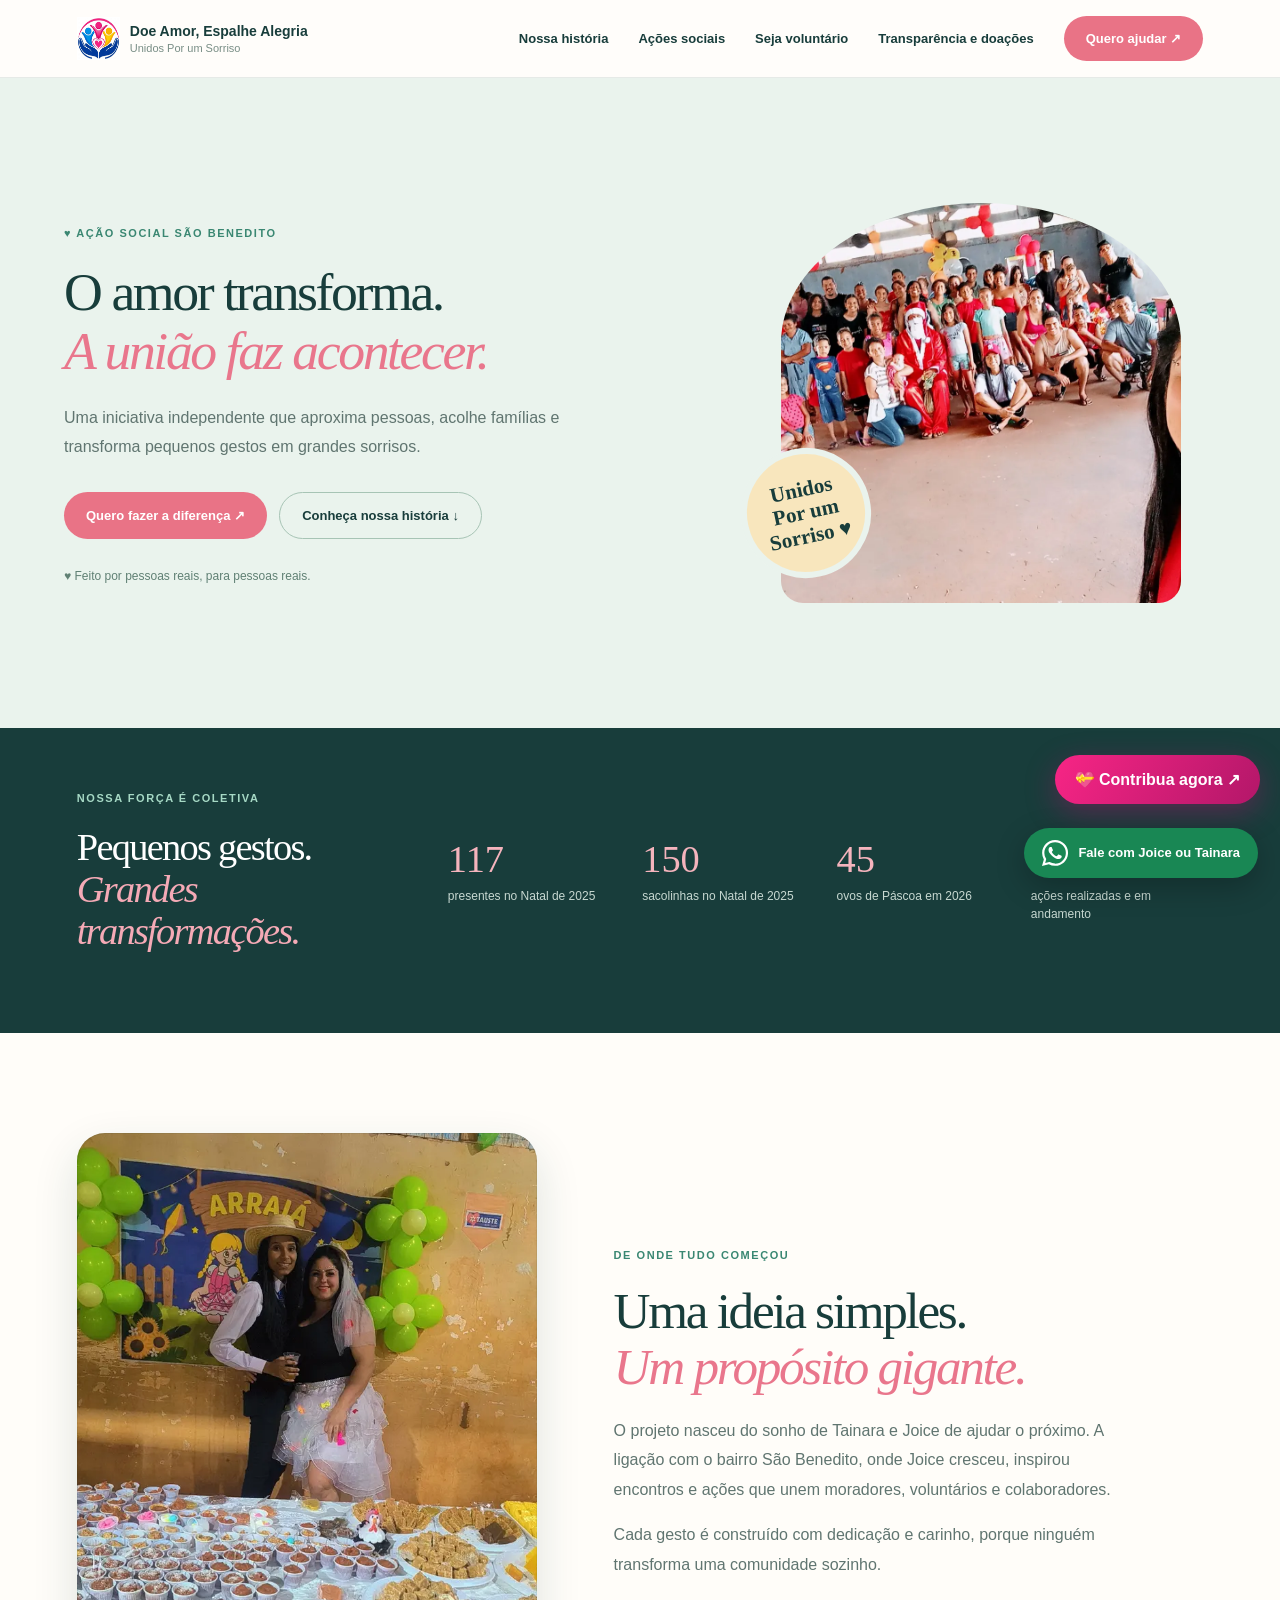
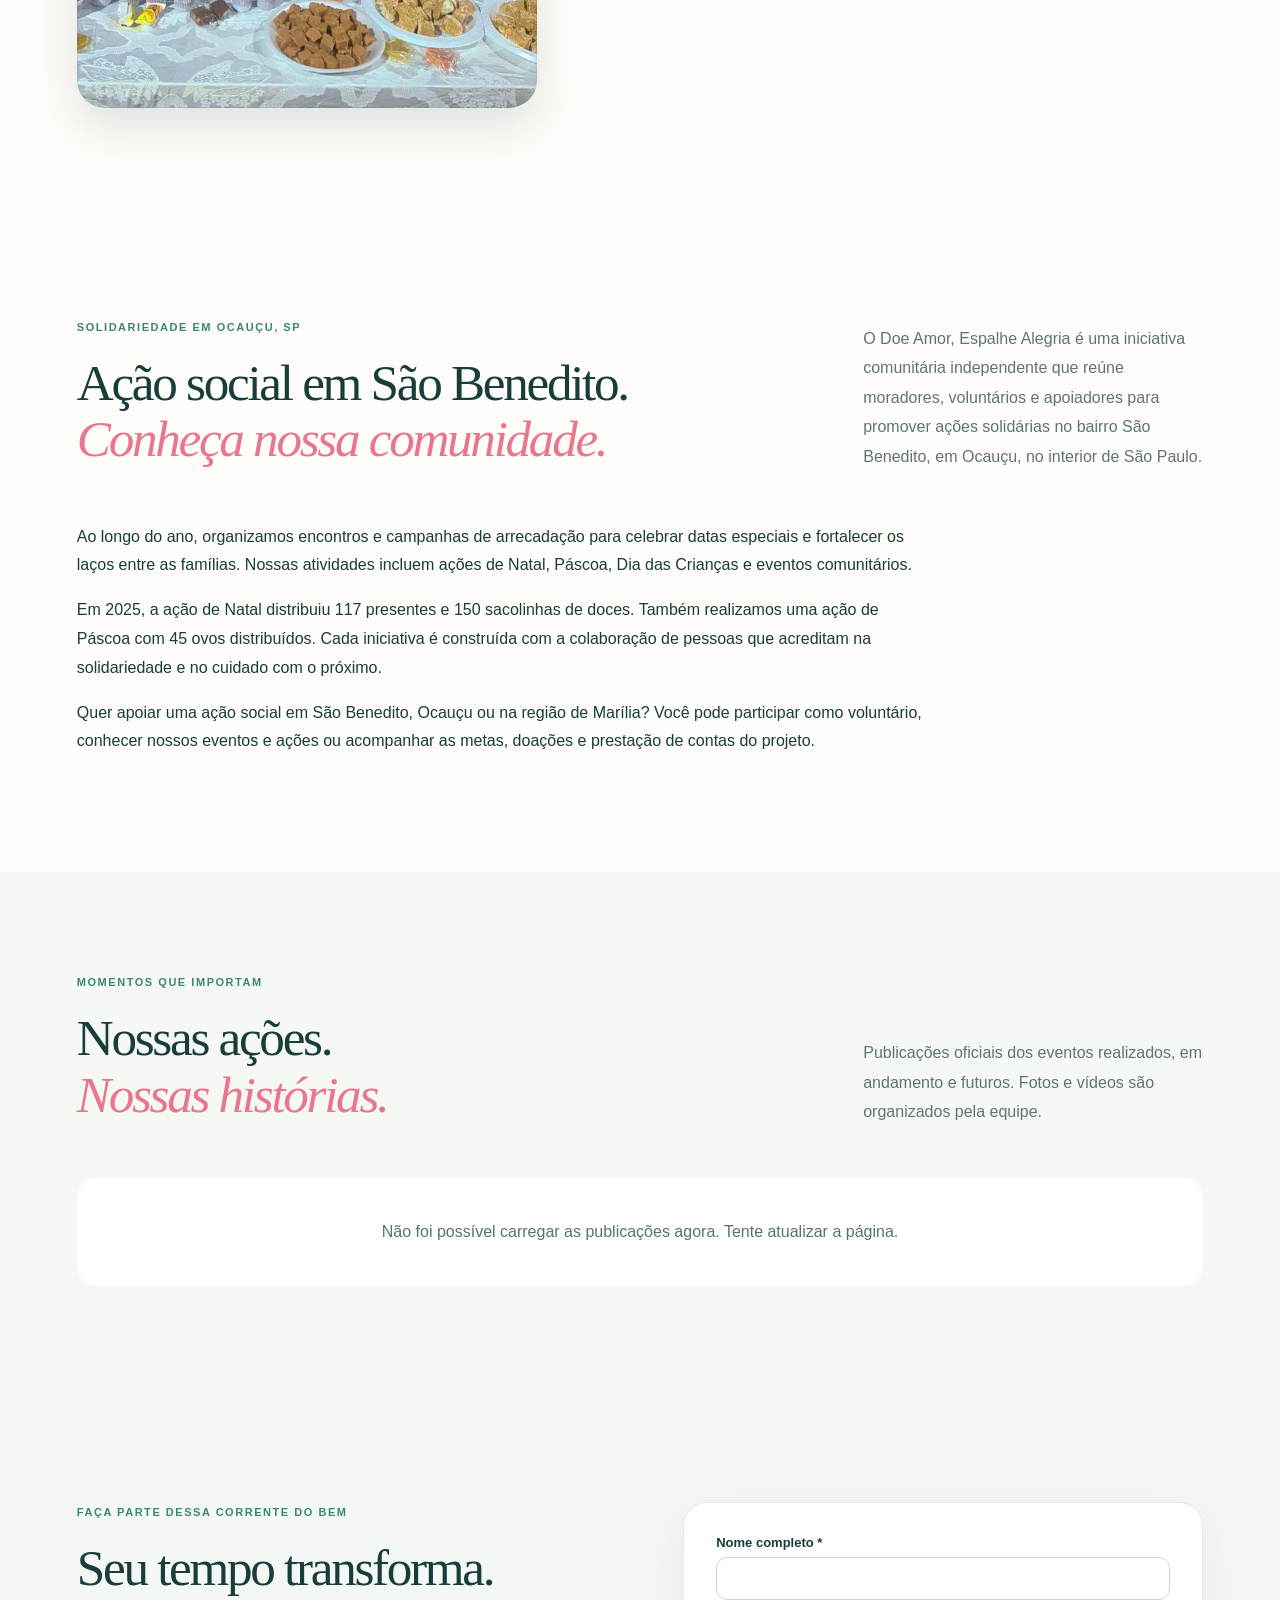
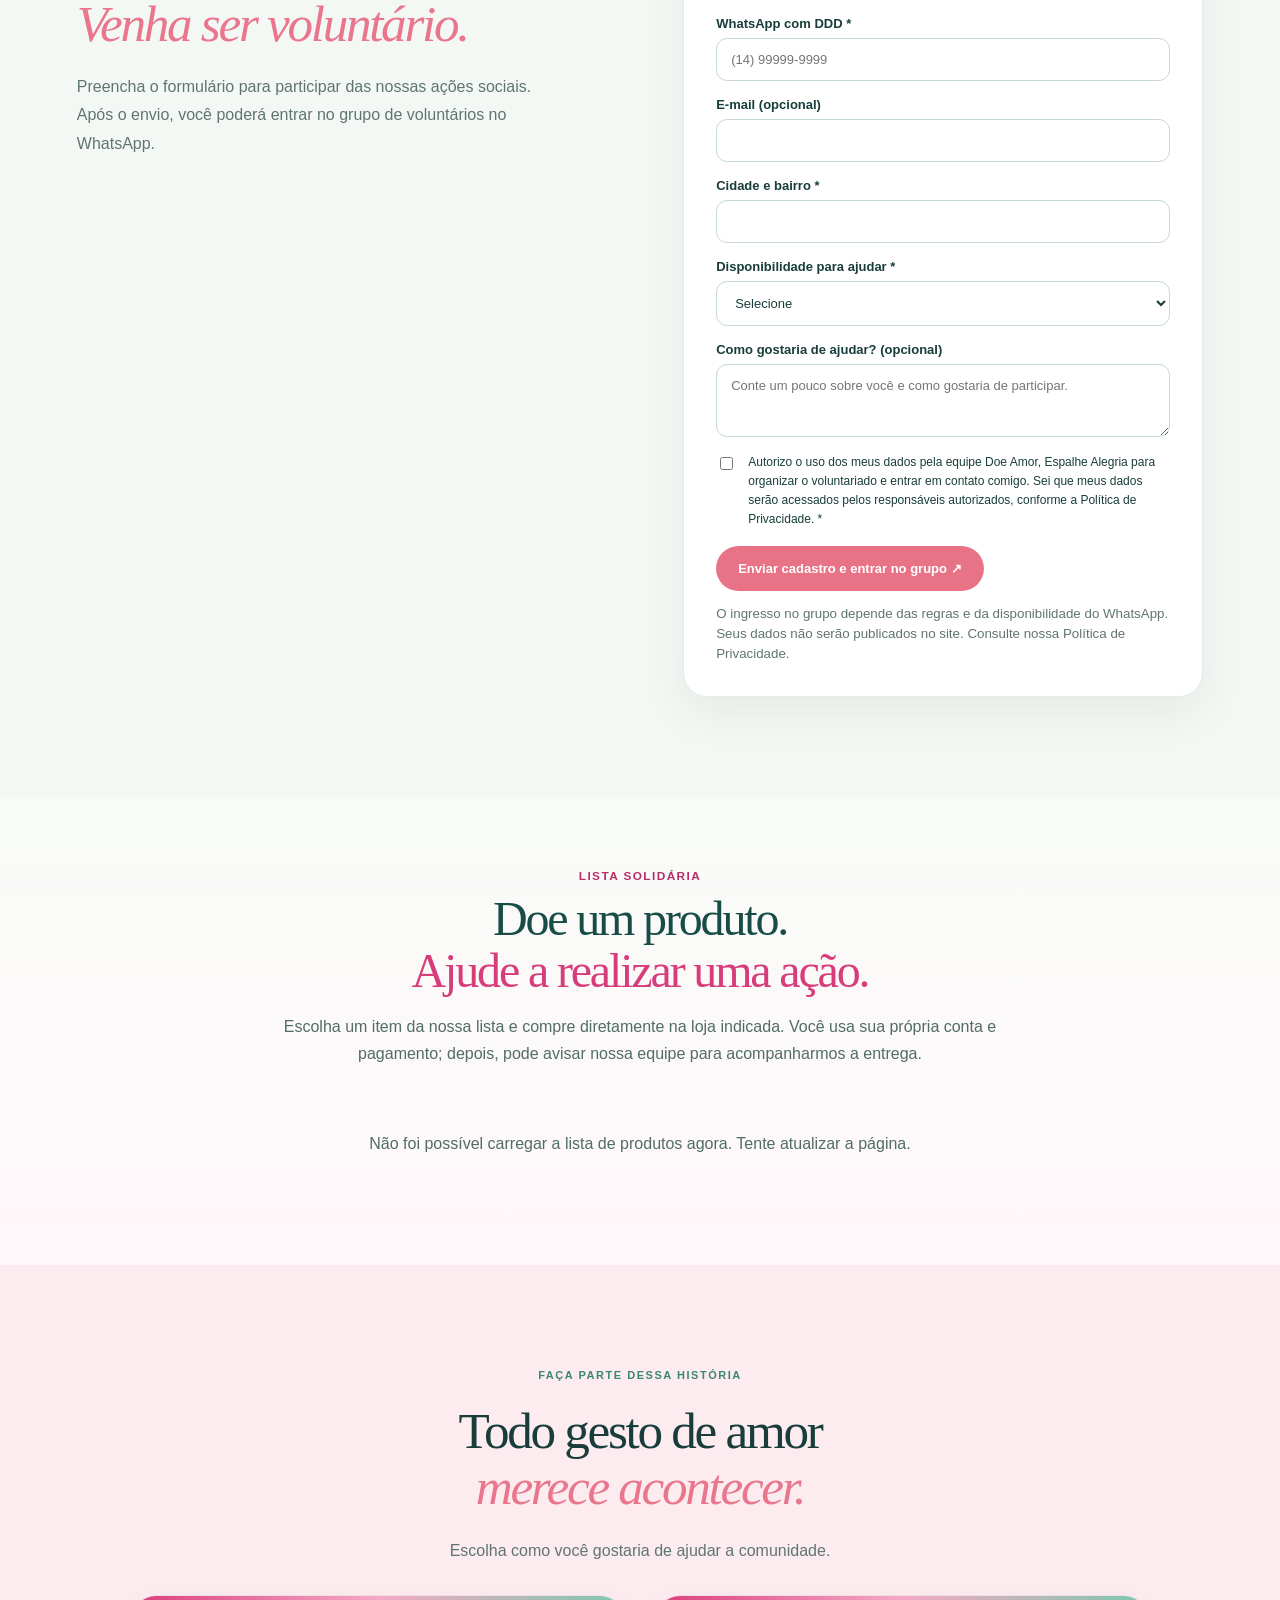
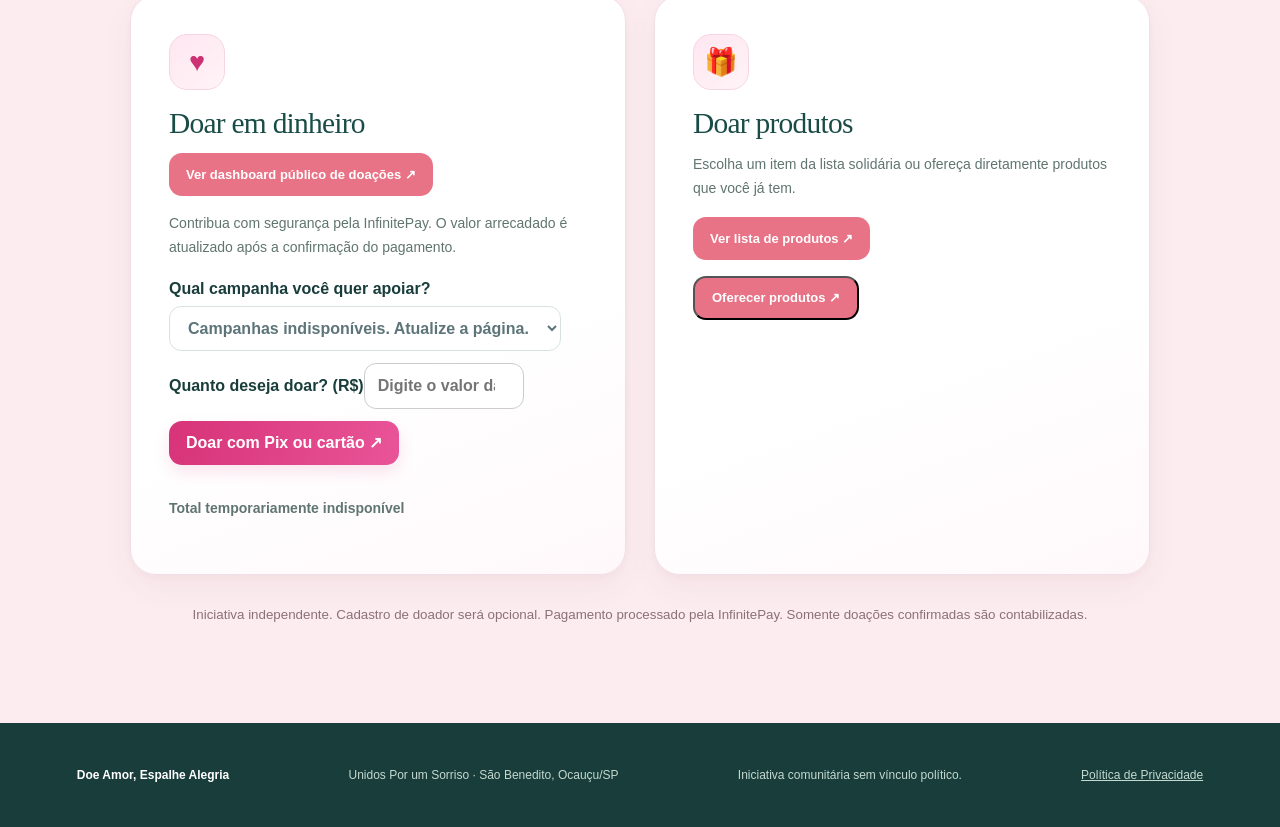
==== commit a84cdb91: "Ativar cartões modernos de doação na página inicial" ====
--- a/index.html
+++ b/index.html
@@ -10,4 +10,4 @@
 @media(prefers-reduced-motion:reduce){.next-event-banner:before,.next-event-banner:after,.donate-float-cta{animation:none!important}}
 
 #donationGoalHome{display:block;width:100%;min-width:0;padding:12px 14px;margin-top:8px;border:1px solid #c6d5d6;border-radius:10px;background:#fff;color:#193b40;font:inherit}
-</style><link rel="stylesheet" href="/v2/event-banners.css?v=4"><script src="/v2/event-banners.js?v=4" defer></script><link rel="stylesheet" href="/v2/product-catalog.css?v=3"></head><body><header class="header"><a class="brand" href="#inicio"><img src="logo-doe-amor.png" alt=""><span><strong>Doe Amor, Espalhe Alegria</strong><small>Unidos Por um Sorriso</small></span></a><button class="menu" aria-expanded="false" aria-controls="nav">☰</button><nav id="nav"><a href="#historia">Nossa história</a><a href="#acoes">Ações sociais</a><a href="#voluntariado">Seja voluntário</a><a href="/transparencia/">Transparência e doações</a><a class="pill" href="#doar">Quero ajudar ↗</a></nav></header><main><section class="hero" id="inicio"><div class="hero-copy"><span class="kicker">♥ AÇÃO SOCIAL SÃO BENEDITO</span><h1>O amor transforma.<br><em>A união faz acontecer.</em></h1><p>Uma iniciativa independente que aproxima pessoas, acolhe famílias e transforma pequenos gestos em grandes sorrisos.</p><div class="actions"><a class="pill" href="#doar">Quero fazer a diferença ↗</a><a class="outline" href="#historia">Conheça nossa história ↓</a></div><div class="hero-caption">♥ Feito por pessoas reais, para pessoas reais.</div></div><div class="hero-art"><img src="https://xtwydlgoqmqhbpbojwmp.supabase.co/storage/v1/object/public/site-publico/Equipe%20solidaria.jpg" onerror="this.onerror=null;this.src='media/natal-2025/natal-comunidade.webp'" alt="Equipe do projeto Doe Amor, Espalhe Alegria reunida"><div class="sticker">Unidos<br>Por um<br>Sorriso ♥</div></div></section><div id="eventBannerCarousel" class="managed-banner-carousel" aria-label="Banners de eventos e campanhas"></div><section class="impact"><div><span class="kicker">NOSSA FORÇA É COLETIVA</span><h2>Pequenos gestos.<br><em>Grandes transformações.</em></h2></div><div class="stats"><div><strong>117</strong><span>presentes no Natal de 2025</span></div><div><strong>150</strong><span>sacolinhas no Natal de 2025</span></div><div><strong>45</strong><span>ovos de Páscoa em 2026</span></div><div><strong id="publishedEventsCount">—</strong><span>ações realizadas e em andamento</span></div></div></section><section class="story story--editorial section" id="historia"><div class="story-image"><img src="media/festa-junina/festa-junina-03.webp" alt="Organizadoras da Festa Junina"></div><div><span class="kicker">DE ONDE TUDO COMEÇOU</span><h2>Uma ideia simples.<br><em>Um propósito gigante.</em></h2><p>O projeto nasceu do sonho de Tainara e Joice de ajudar o próximo. A ligação com o bairro São Benedito, onde Joice cresceu, inspirou encontros e ações que unem moradores, voluntários e colaboradores.</p><p>Cada gesto é construído com dedicação e carinho, porque ninguém transforma uma comunidade sozinho.</p></div></section><section class="section" id="acao-social-sao-benedito" aria-labelledby="comunidade-title"><div class="section-heading"><div><span class="kicker">SOLIDARIEDADE EM OCAUÇU, SP</span><h2 id="comunidade-title">Ação social em São Benedito.<br><em>Conheça nossa comunidade.</em></h2></div><p>O Doe Amor, Espalhe Alegria é uma iniciativa comunitária independente que reúne moradores, voluntários e apoiadores para promover ações solidárias no bairro São Benedito, em Ocauçu, no interior de São Paulo.</p></div><div style="max-width:850px;line-height:1.8"><p>Ao longo do ano, organizamos encontros e campanhas de arrecadação para celebrar datas especiais e fortalecer os laços entre as famílias. Nossas atividades incluem ações de Natal, Páscoa, Dia das Crianças e eventos comunitários.</p><p>Em 2025, a ação de Natal distribuiu 117 presentes e 150 sacolinhas de doces. Também realizamos uma ação de Páscoa com 45 ovos distribuídos. Cada iniciativa é construída com a colaboração de pessoas que acreditam na solidariedade e no cuidado com o próximo.</p><p>Quer apoiar uma ação social em São Benedito, Ocauçu ou na região de Marília? Você pode <a href="#voluntariado">participar como voluntário</a>, conhecer <a href="#acoes">nossos eventos e ações</a> ou acompanhar as <a href="/transparencia/">metas, doações e prestação de contas</a> do projeto.</p></div></section><section class="section events" id="acoes"><div class="section-heading"><div><span class="kicker">MOMENTOS QUE IMPORTAM</span><h2>Nossas ações.<br><em>Nossas histórias.</em></h2></div><p>Publicações oficiais dos eventos realizados, em andamento e futuros. Fotos e vídeos são organizados pela equipe.</p></div><div class="event-grid" id="eventGrid"></div></section><section class="section volunteer-section" id="voluntariado"><div class="volunteer-intro"><span class="kicker">FAÇA PARTE DESSA CORRENTE DO BEM</span><h2>Seu tempo transforma.<br><em>Venha ser voluntário.</em></h2><p>Preencha o formulário para participar das nossas ações sociais. Após o envio, você poderá entrar no grupo de voluntários no WhatsApp.</p></div><form id="volunteerForm" class="volunteer-form"><label>Nome completo *<input name="full_name" autocomplete="name" maxlength="120" minlength="3" required></label><label>WhatsApp com DDD *<input name="whatsapp" type="tel" inputmode="tel" autocomplete="tel" placeholder="(14) 99999-9999" required></label><label>E-mail (opcional)<input name="email" type="email" autocomplete="email" maxlength="254"></label><label>Cidade e bairro *<input name="city" autocomplete="address-level2" maxlength="120" required></label><label>Disponibilidade para ajudar *<select name="availability" required><option value="">Selecione</option><option>Durante a semana</option><option>Finais de semana</option><option>Em dias de eventos</option><option>Conforme a necessidade</option></select></label><label>Como gostaria de ajudar? (opcional)<textarea name="message" rows="3" maxlength="1000" placeholder="Conte um pouco sobre você e como gostaria de participar."></textarea></label><label class="volunteer-consent"><input name="privacy_consent" type="checkbox" required><span>Autorizo o uso dos meus dados pela equipe Doe Amor, Espalhe Alegria para organizar o voluntariado e entrar em contato comigo. Sei que meus dados serão acessados pelos responsáveis autorizados, conforme a <a href="/privacidade/" target="_blank" rel="noopener noreferrer">Política de Privacidade</a>. *</span></label><button class="pill" type="submit">Enviar cadastro e entrar no grupo ↗</button><p id="volunteerStatus" role="status" aria-live="polite"></p><small>O ingresso no grupo depende das regras e da disponibilidade do WhatsApp. Seus dados não serão publicados no site. Consulte nossa <a href="/privacidade/">Política de Privacidade</a>.</small></form></section><section id="productDonationSection" aria-labelledby="productDonationTitle"><div class="product-catalog-inner"><div class="product-catalog-heading"><span class="product-catalog-kicker">LISTA SOLIDÁRIA</span><h2 id="productDonationTitle">Doe um produto.<br><em>Ajude a realizar uma ação.</em></h2><p>Escolha um item da nossa lista e compre diretamente na loja indicada. Você usa sua própria conta e pagamento; depois, pode avisar nossa equipe para acompanharmos a entrega.</p></div><div id="productDonationGrid" class="product-donation-grid" aria-live="polite"><p class="product-catalog-empty">Carregando produtos solidários...</p></div></div></section><section class="section donate" id="doar"><span class="kicker">FAÇA PARTE DESSA HISTÓRIA</span><h2>Todo gesto de amor<br><em>merece acontecer.</em></h2><p>Escolha como você gostaria de ajudar a comunidade.</p><div class="donate-grid"><article><span class="symbol">♥</span><h3>Doar em dinheiro</h3><p><a class="pill" href="/transparencia/">Ver dashboard público de doações ↗</a></p><p>Contribua com segurança pela InfinitePay. O valor arrecadado é atualizado após a confirmação do pagamento.</p><form id="donationForm" class="donation-form"><label for="donationGoalHome">Qual campanha você quer apoiar?<select id="donationGoalHome" name="goal_id" required><option value="">Carregando campanhas...</option></select></label><label>Quanto deseja doar? (R$)<input name="amount" type="number" min="1" max="1000000" step="0.01" placeholder="Digite o valor da doação" required></label><button type="submit">Doar com Pix ou cartão ↗</button></form><p id="donationStatus" role="status"></p><p id="donationTotal" class="donation-total">Carregando arrecadação...</p></article><article><span class="symbol">🎁</span><h3>Doar produtos</h3><p>Escolha um item da lista solidária ou ofereça diretamente produtos que você já tem.</p><p><a class="pill" href="#productDonationSection">Ver lista de produtos ↗</a></p><button type="button" class="pill" id="openProductOffer">Oferecer produtos ↗</button></article></div><small>Iniciativa independente. Cadastro de doador será opcional. Pagamento processado pela InfinitePay. Somente doações confirmadas são contabilizadas.</small></section></main><footer><strong>Doe Amor, Espalhe Alegria</strong><span>Unidos Por um Sorriso · São Benedito, Ocauçu/SP</span><span>Iniciativa comunitária sem vínculo político.</span><a href="/privacidade/" style="color:#c4d9cf;text-decoration:underline">Política de Privacidade</a></footer><dialog id="productOfferDialog" aria-labelledby="productOfferTitle"><div class="product-offer-modal"><div class="modal-top"><div><h2 id="productOfferTitle">Oferecer produtos 💗</h2><p>Conte o que deseja doar. Nossa equipe entrará em contato para combinar a entrega ou retirada.</p></div><button type="button" class="close-product-modal" aria-label="Fechar formulário">✕</button></div><form id="productOfferForm"><label>Nome completo *<input name="full_name" autocomplete="name" minlength="3" maxlength="150" required></label><label>Telefone / WhatsApp com DDD *<input name="phone" type="tel" autocomplete="tel" placeholder="(14) 99999-9999" required></label><label>Endereço completo (rua, número, bairro e cidade) *<textarea name="address" rows="2" minlength="5" maxlength="500" required></textarea></label><label>Quais produtos deseja doar? Informe quantidades, se possível. *<textarea name="items" rows="3" minlength="3" maxlength="1500" placeholder="Ex.: 10 pacotes de arroz, 5 brinquedos..." required></textarea></label><fieldset><legend>Como prefere entregar os produtos? *</legend><label><input type="radio" name="delivery_preference" value="pickup" required>Solicitar retirada no endereço informado</label><label><input type="radio" name="delivery_preference" value="dropoff" required>Quero entregar os produtos à organização (local a combinar)</label></fieldset><label>Observações (opcional)<textarea name="notes" rows="2" maxlength="1000"></textarea></label><label class="offer-privacy"><input type="checkbox" name="privacy_consent" required>Autorizo o uso dos meus dados para contato sobre esta doação. Li a <a href="/privacidade/" target="_blank" rel="noopener noreferrer">Política de Privacidade</a>. *</label><button type="submit" class="offer-submit">Enviar oferta de produtos</button><p class="offer-message" id="productOfferMessage" role="status" aria-live="polite"></p></form></div></dialog><dialog id="eventDialog"><div class="dialog-top"><span>MEMÓRIAS DE SÃO BENEDITO</span><button id="closeDialog" aria-label="Fechar">✕</button></div><div id="dialogBody"></div></dialog><a class="donate-float-cta" href="#doar" aria-label="Contribuir agora para as ações sociais">💝 Contribua agora ↗</a><a class="whatsapp-float" href="https://wa.me/5514988388177?text=Ol%C3%A1%21%20Gostaria%20de%20falar%20com%20Joice%20ou%20Tainara%20sobre%20o%20projeto%20Doe%20Amor%2C%20Espalhe%20Alegria." target="_blank" rel="noopener noreferrer" aria-label="Falar com Joice ou Tainara pelo WhatsApp" title="Falar com Joice ou Tainara"><svg viewBox="0 0 24 24" width="26" height="26" aria-hidden="true" fill="currentColor"><path d="M20.52 3.48A11.86 11.86 0 0 0 12.07 0C5.49 0 .13 5.35.12 11.94a11.9 11.9 0 0 0 1.59 5.95L0 24l6.28-1.65a11.93 11.93 0 0 0 5.79 1.48h.01c6.58 0 11.94-5.36 11.94-11.94a11.86 11.86 0 0 0-3.5-8.41ZM12.08 21.8a9.9 9.9 0 0 1-5.05-1.38l-.36-.22-3.73.98.99-3.64-.24-.37a9.91 9.91 0 0 1-1.52-5.23c0-5.47 4.45-9.92 9.92-9.92a9.85 9.85 0 0 1 7.02 2.91 9.85 9.85 0 0 1 2.9 7.02c0 5.47-4.45 9.92-9.93 9.92Zm5.44-7.42c-.3-.15-1.77-.87-2.04-.97-.27-.1-.47-.15-.67.15-.2.3-.77.97-.94 1.17-.17.2-.35.22-.65.07-.3-.15-1.26-.46-2.4-1.47-.89-.79-1.49-1.77-1.66-2.07-.17-.3-.02-.46.13-.61.13-.13.3-.35.45-.52.15-.17.2-.3.3-.5.1-.2.05-.37-.02-.52-.07-.15-.67-1.62-.92-2.22-.24-.58-.48-.5-.67-.51h-.57c-.2 0-.52.07-.79.37-.27.3-1.04 1.02-1.04 2.49s1.07 2.89 1.22 3.09c.15.2 2.1 3.2 5.09 4.49.71.31 1.27.49 1.71.63.72.23 1.37.2 1.89.12.58-.09 1.77-.72 2.02-1.42.25-.7.25-1.3.17-1.42-.07-.12-.27-.2-.57-.35Z"/></svg><span>Fale com Joice ou Tainara</span></a><script defer src="/v2/product-offer.js"></script><script defer src="/v2/product-catalog.js?v=6"></script><script>(function(){const end=new Date("2026-12-25T00:00:00-03:00");const panel=document.getElementById("nextEventCountdown");function update(){const delta=Math.max(0,end-Date.now());const d=Math.floor(delta/86400000),h=Math.floor(delta%86400000/3600000),m=Math.floor(delta%3600000/60000);document.getElementById("eventDays").textContent=d;document.getElementById("eventHours").textContent=String(h).padStart(2,"0");document.getElementById("eventMinutes").textContent=String(m).padStart(2,"0");if(!delta){panel.textContent="🎄 Chegou o dia do Natal Solidário!"}}update();setInterval(update,60000)})();</script></body></html>+</style><link rel="stylesheet" href="/v2/event-banners.css?v=4"><script src="/v2/event-banners.js?v=4" defer></script><link rel="stylesheet" href="/v2/product-catalog.css?v=5"><link rel="stylesheet" href="/v2/donate-cards.css?v=1"></head><body><header class="header"><a class="brand" href="#inicio"><img src="logo-doe-amor.png" alt="" decoding="async"><span><strong>Doe Amor, Espalhe Alegria</strong><small>Unidos Por um Sorriso</small></span></a><button class="menu" aria-expanded="false" aria-controls="nav">☰</button><nav id="nav"><a href="#historia">Nossa história</a><a href="#acoes">Ações sociais</a><a href="#voluntariado">Seja voluntário</a><a href="/transparencia/">Transparência e doações</a><a class="pill" href="#doar">Quero ajudar ↗</a></nav></header><main><section class="hero" id="inicio"><div class="hero-copy"><span class="kicker">♥ AÇÃO SOCIAL SÃO BENEDITO</span><h1>O amor transforma.<br><em>A união faz acontecer.</em></h1><p>Uma iniciativa independente que aproxima pessoas, acolhe famílias e transforma pequenos gestos em grandes sorrisos.</p><div class="actions"><a class="pill" href="#doar">Quero fazer a diferença ↗</a><a class="outline" href="#historia">Conheça nossa história ↓</a></div><div class="hero-caption">♥ Feito por pessoas reais, para pessoas reais.</div></div><div class="hero-art"><img loading="lazy" decoding="async" src="https://xtwydlgoqmqhbpbojwmp.supabase.co/storage/v1/object/public/site-publico/Equipe%20solidaria.jpg" onerror="this.onerror=null;this.src='media/natal-2025/natal-comunidade.webp'" alt="Equipe do projeto Doe Amor, Espalhe Alegria reunida"><div class="sticker">Unidos<br>Por um<br>Sorriso ♥</div></div></section><div id="eventBannerCarousel" class="managed-banner-carousel" aria-label="Banners de eventos e campanhas"></div><section class="impact"><div><span class="kicker">NOSSA FORÇA É COLETIVA</span><h2>Pequenos gestos.<br><em>Grandes transformações.</em></h2></div><div class="stats"><div><strong>117</strong><span>presentes no Natal de 2025</span></div><div><strong>150</strong><span>sacolinhas no Natal de 2025</span></div><div><strong>45</strong><span>ovos de Páscoa em 2026</span></div><div><strong id="publishedEventsCount">—</strong><span>ações realizadas e em andamento</span></div></div></section><section class="story story--editorial section" id="historia"><div class="story-image"><img loading="lazy" decoding="async" src="media/festa-junina/festa-junina-03.webp" alt="Organizadoras da Festa Junina"></div><div><span class="kicker">DE ONDE TUDO COMEÇOU</span><h2>Uma ideia simples.<br><em>Um propósito gigante.</em></h2><p>O projeto nasceu do sonho de Tainara e Joice de ajudar o próximo. A ligação com o bairro São Benedito, onde Joice cresceu, inspirou encontros e ações que unem moradores, voluntários e colaboradores.</p><p>Cada gesto é construído com dedicação e carinho, porque ninguém transforma uma comunidade sozinho.</p></div></section><section class="section" id="acao-social-sao-benedito" aria-labelledby="comunidade-title"><div class="section-heading"><div><span class="kicker">SOLIDARIEDADE EM OCAUÇU, SP</span><h2 id="comunidade-title">Ação social em São Benedito.<br><em>Conheça nossa comunidade.</em></h2></div><p>O Doe Amor, Espalhe Alegria é uma iniciativa comunitária independente que reúne moradores, voluntários e apoiadores para promover ações solidárias no bairro São Benedito, em Ocauçu, no interior de São Paulo.</p></div><div style="max-width:850px;line-height:1.8"><p>Ao longo do ano, organizamos encontros e campanhas de arrecadação para celebrar datas especiais e fortalecer os laços entre as famílias. Nossas atividades incluem ações de Natal, Páscoa, Dia das Crianças e eventos comunitários.</p><p>Em 2025, a ação de Natal distribuiu 117 presentes e 150 sacolinhas de doces. Também realizamos uma ação de Páscoa com 45 ovos distribuídos. Cada iniciativa é construída com a colaboração de pessoas que acreditam na solidariedade e no cuidado com o próximo.</p><p>Quer apoiar uma ação social em São Benedito, Ocauçu ou na região de Marília? Você pode <a href="#voluntariado">participar como voluntário</a>, conhecer <a href="#acoes">nossos eventos e ações</a> ou acompanhar as <a href="/transparencia/">metas, doações e prestação de contas</a> do projeto.</p></div></section><section class="section events" id="acoes"><div class="section-heading"><div><span class="kicker">MOMENTOS QUE IMPORTAM</span><h2>Nossas ações.<br><em>Nossas histórias.</em></h2></div><p>Publicações oficiais dos eventos realizados, em andamento e futuros. Fotos e vídeos são organizados pela equipe.</p></div><div class="event-grid" id="eventGrid"></div></section><section class="section volunteer-section" id="voluntariado"><div class="volunteer-intro"><span class="kicker">FAÇA PARTE DESSA CORRENTE DO BEM</span><h2>Seu tempo transforma.<br><em>Venha ser voluntário.</em></h2><p>Preencha o formulário para participar das nossas ações sociais. Após o envio, você poderá entrar no grupo de voluntários no WhatsApp.</p></div><form id="volunteerForm" class="volunteer-form"><label>Nome completo *<input name="full_name" autocomplete="name" maxlength="120" minlength="3" required></label><label>WhatsApp com DDD *<input name="whatsapp" type="tel" inputmode="tel" autocomplete="tel" placeholder="(14) 99999-9999" required></label><label>E-mail (opcional)<input name="email" type="email" autocomplete="email" maxlength="254"></label><label>Cidade e bairro *<input name="city" autocomplete="address-level2" maxlength="120" required></label><label>Disponibilidade para ajudar *<select name="availability" required><option value="">Selecione</option><option>Durante a semana</option><option>Finais de semana</option><option>Em dias de eventos</option><option>Conforme a necessidade</option></select></label><label>Como gostaria de ajudar? (opcional)<textarea name="message" rows="3" maxlength="1000" placeholder="Conte um pouco sobre você e como gostaria de participar."></textarea></label><label class="volunteer-consent"><input name="privacy_consent" type="checkbox" required><span>Autorizo o uso dos meus dados pela equipe Doe Amor, Espalhe Alegria para organizar o voluntariado e entrar em contato comigo. Sei que meus dados serão acessados pelos responsáveis autorizados, conforme a <a href="/privacidade/" target="_blank" rel="noopener noreferrer">Política de Privacidade</a>. *</span></label><button class="pill" type="submit">Enviar cadastro e entrar no grupo ↗</button><p id="volunteerStatus" role="status" aria-live="polite"></p><small>O ingresso no grupo depende das regras e da disponibilidade do WhatsApp. Seus dados não serão publicados no site. Consulte nossa <a href="/privacidade/">Política de Privacidade</a>.</small></form></section><section id="productDonationSection" aria-labelledby="productDonationTitle"><div class="product-catalog-inner"><div class="product-catalog-heading"><span class="product-catalog-kicker">LISTA SOLIDÁRIA</span><h2 id="productDonationTitle">Doe um produto.<br><em>Ajude a realizar uma ação.</em></h2><p>Escolha um item da nossa lista e compre diretamente na loja indicada. Você usa sua própria conta e pagamento; depois, pode avisar nossa equipe para acompanharmos a entrega.</p></div><div id="productDonationGrid" class="product-donation-grid" aria-live="polite"><p class="product-catalog-empty">Carregando produtos solidários...</p></div></div></section><section class="section donate" id="doar"><span class="kicker">FAÇA PARTE DESSA HISTÓRIA</span><h2>Todo gesto de amor<br><em>merece acontecer.</em></h2><p>Escolha como você gostaria de ajudar a comunidade.</p><div class="donate-grid"><article><span class="symbol">♥</span><h3>Doar em dinheiro</h3><p><a class="pill" href="/transparencia/">Ver dashboard público de doações ↗</a></p><p>Contribua com segurança pela InfinitePay. O valor arrecadado é atualizado após a confirmação do pagamento.</p><form id="donationForm" class="donation-form"><label for="donationGoalHome">Qual campanha você quer apoiar?<select id="donationGoalHome" name="goal_id" required><option value="">Carregando campanhas...</option></select></label><label>Quanto deseja doar? (R$)<input name="amount" type="number" min="1" max="1000000" step="0.01" placeholder="Digite o valor da doação" required></label><button type="submit">Doar com Pix ou cartão ↗</button></form><p id="donationStatus" role="status"></p><p id="donationTotal" class="donation-total">Carregando arrecadação...</p></article><article><span class="symbol">🎁</span><h3>Doar produtos</h3><p>Escolha um item da lista solidária ou ofereça diretamente produtos que você já tem.</p><p><a class="pill" href="#productDonationSection">Ver lista de produtos ↗</a></p><button type="button" class="pill" id="openProductOffer">Oferecer produtos ↗</button></article></div><small>Iniciativa independente. Cadastro de doador será opcional. Pagamento processado pela InfinitePay. Somente doações confirmadas são contabilizadas.</small></section></main><footer><strong>Doe Amor, Espalhe Alegria</strong><span>Unidos Por um Sorriso · São Benedito, Ocauçu/SP</span><span>Iniciativa comunitária sem vínculo político.</span><a href="/privacidade/" style="color:#c4d9cf;text-decoration:underline">Política de Privacidade</a></footer><dialog id="productOfferDialog" aria-labelledby="productOfferTitle"><div class="product-offer-modal"><div class="modal-top"><div><h2 id="productOfferTitle">Oferecer produtos 💗</h2><p>Conte o que deseja doar. Nossa equipe entrará em contato para combinar a entrega ou retirada.</p></div><button type="button" class="close-product-modal" aria-label="Fechar formulário">✕</button></div><form id="productOfferForm"><label>Nome completo *<input name="full_name" autocomplete="name" minlength="3" maxlength="150" required></label><label>Telefone / WhatsApp com DDD *<input name="phone" type="tel" autocomplete="tel" placeholder="(14) 99999-9999" required></label><label>Endereço completo (rua, número, bairro e cidade) *<textarea name="address" rows="2" minlength="5" maxlength="500" required></textarea></label><label>Quais produtos deseja doar? Informe quantidades, se possível. *<textarea name="items" rows="3" minlength="3" maxlength="1500" placeholder="Ex.: 10 pacotes de arroz, 5 brinquedos..." required></textarea></label><fieldset><legend>Como prefere entregar os produtos? *</legend><label><input type="radio" name="delivery_preference" value="pickup" required>Solicitar retirada no endereço informado</label><label><input type="radio" name="delivery_preference" value="dropoff" required>Quero entregar os produtos à organização (local a combinar)</label></fieldset><label>Observações (opcional)<textarea name="notes" rows="2" maxlength="1000"></textarea></label><label class="offer-privacy"><input type="checkbox" name="privacy_consent" required>Autorizo o uso dos meus dados para contato sobre esta doação. Li a <a href="/privacidade/" target="_blank" rel="noopener noreferrer">Política de Privacidade</a>. *</label><button type="submit" class="offer-submit">Enviar oferta de produtos</button><p class="offer-message" id="productOfferMessage" role="status" aria-live="polite"></p></form></div></dialog><dialog id="eventDialog"><div class="dialog-top"><span>MEMÓRIAS DE SÃO BENEDITO</span><button id="closeDialog" aria-label="Fechar">✕</button></div><div id="dialogBody"></div></dialog><a class="donate-float-cta" href="#doar" aria-label="Contribuir agora para as ações sociais">💝 Contribua agora ↗</a><a class="whatsapp-float" href="https://wa.me/5514988388177?text=Ol%C3%A1%21%20Gostaria%20de%20falar%20com%20Joice%20ou%20Tainara%20sobre%20o%20projeto%20Doe%20Amor%2C%20Espalhe%20Alegria." target="_blank" rel="noopener noreferrer" aria-label="Falar com Joice ou Tainara pelo WhatsApp" title="Falar com Joice ou Tainara"><svg viewBox="0 0 24 24" width="26" height="26" aria-hidden="true" fill="currentColor"><path d="M20.52 3.48A11.86 11.86 0 0 0 12.07 0C5.49 0 .13 5.35.12 11.94a11.9 11.9 0 0 0 1.59 5.95L0 24l6.28-1.65a11.93 11.93 0 0 0 5.79 1.48h.01c6.58 0 11.94-5.36 11.94-11.94a11.86 11.86 0 0 0-3.5-8.41ZM12.08 21.8a9.9 9.9 0 0 1-5.05-1.38l-.36-.22-3.73.98.99-3.64-.24-.37a9.91 9.91 0 0 1-1.52-5.23c0-5.47 4.45-9.92 9.92-9.92a9.85 9.85 0 0 1 7.02 2.91 9.85 9.85 0 0 1 2.9 7.02c0 5.47-4.45 9.92-9.93 9.92Zm5.44-7.42c-.3-.15-1.77-.87-2.04-.97-.27-.1-.47-.15-.67.15-.2.3-.77.97-.94 1.17-.17.2-.35.22-.65.07-.3-.15-1.26-.46-2.4-1.47-.89-.79-1.49-1.77-1.66-2.07-.17-.3-.02-.46.13-.61.13-.13.3-.35.45-.52.15-.17.2-.3.3-.5.1-.2.05-.37-.02-.52-.07-.15-.67-1.62-.92-2.22-.24-.58-.48-.5-.67-.51h-.57c-.2 0-.52.07-.79.37-.27.3-1.04 1.02-1.04 2.49s1.07 2.89 1.22 3.09c.15.2 2.1 3.2 5.09 4.49.71.31 1.27.49 1.71.63.72.23 1.37.2 1.89.12.58-.09 1.77-.72 2.02-1.42.25-.7.25-1.3.17-1.42-.07-.12-.27-.2-.57-.35Z"/></svg><span>Fale com Joice ou Tainara</span></a><script defer src="/v2/product-offer.js"></script><script defer src="/v2/product-catalog.js?v=7"></script><script>(function(){const end=new Date("2026-12-25T00:00:00-03:00");const panel=document.getElementById("nextEventCountdown");function update(){const delta=Math.max(0,end-Date.now());const d=Math.floor(delta/86400000),h=Math.floor(delta%86400000/3600000),m=Math.floor(delta%3600000/60000);document.getElementById("eventDays").textContent=d;document.getElementById("eventHours").textContent=String(h).padStart(2,"0");document.getElementById("eventMinutes").textContent=String(m).padStart(2,"0");if(!delta){panel.textContent="🎄 Chegou o dia do Natal Solidário!"}}update();setInterval(update,60000)})();</script></body></html>
--- a/v2/product-catalog.css
+++ b/v2/product-catalog.css
@@ -1,5 +1,5 @@
-#productDonationSection{padding:clamp(34px,6vw,72px) 20px;background:linear-gradient(180deg,#f8fbf8,#fff7fa)}.product-catalog-inner{max-width:1180px;margin:auto}.product-catalog-heading{text-align:center;max-width:720px;margin:0 auto 28px}.product-catalog-kicker{display:block;color:#b72d68;font-size:.74rem;font-weight:900;letter-spacing:.12em;text-transform:uppercase}.product-catalog-heading h2{font-size:clamp(1.8rem,4vw,3rem);line-height:1.1;margin:10px 0;color:#174d46}.product-catalog-heading h2 em{color:#d83d7b;font-style:normal}.product-catalog-heading p{color:#526c67;line-height:1.65}.product-donation-grid{display:grid;grid-template-columns:repeat(auto-fit,minmax(min(100%,260px),1fr));gap:20px}.product-donation-card{overflow:hidden;border:1px solid #e4ebe6;border-radius:20px;background:white;box-shadow:0 10px 32px #183f3210;display:flex;flex-direction:column;min-width:0}.product-donation-image{width:100%;aspect-ratio:4/3;object-fit:cover;background:#f0f5f1}.product-donation-content{padding:20px;display:flex;flex:1;flex-direction:column;align-items:flex-start}.product-donation-content h3{font-size:1.25rem;line-height:1.3;color:#174d46;margin:8px 0}.product-donation-content p{color:#526c67;line-height:1.55;white-space:pre-line}.product-quantity{width:100%;margin:10px 0 18px}.product-quantity-label{font-size:.82rem;color:#47645d;margin-bottom:8px;font-weight:750}.product-quantity-track{height:8px;background:#e5eee8;border-radius:99px;overflow:hidden}.product-quantity-track span{display:block;height:100%;background:linear-gradient(90deg,#1f9d77,#74c69d);border-radius:99px}.product-donation-actions{display:grid;gap:9px;width:100%;margin-top:auto}.product-buy-link,.product-report-link{display:flex;align-items:center;justify-content:center;text-align:center;text-decoration:none;border:0;border-radius:999px;padding:12px 15px;font:inherit;font-weight:800;cursor:pointer}.product-buy-link{background:#d83d7b;color:#fff}.product-report-link{background:#eef6f0;color:#175548}.product-catalog-empty{grid-column:1/-1;text-align:center;color:#526c67;padding:24px}.product-purchase-dialog{border:0;border-radius:22px;padding:0;width:min(94vw,540px);max-height:90vh;box-shadow:0 20px 90px #1238}.product-purchase-dialog::backdrop{background:#122a2bcc;backdrop-filter:blur(3px)}.product-purchase-form{position:relative;padding:clamp(22px,4vw,34px);display:grid;gap:12px;color:#173f3e;background:#fff}.product-purchase-form h2{font-size:1.7rem;margin:4px 0}.product-purchase-form p{line-height:1.55;color:#526c67;margin:0}.product-purchase-form label{font-weight:700;font-size:.9rem}.product-purchase-form input,.product-purchase-form textarea{display:block;width:100%;box-sizing:border-box;margin-top:5px;border:1px solid #bdceca;border-radius:10px;padding:11px 12px;font:inherit}.product-purchase-close{position:absolute;right:15px;top:15px;border:0;border-radius:50%;width:36px;height:36px;font-size:22px;cursor:pointer}.product-purchase-submit{border:0;border-radius:999px;background:#d83d7b;color:#fff;padding:13px;font-weight:850;cursor:pointer}.product-purchase-submit:disabled{opacity:.6}.product-purchase-message{min-height:20px;font-weight:700}
-@media(max-width:600px){#productDonationSection{padding:36px 14px}.product-donation-grid{grid-template-columns:1fr}.product-donation-card{border-radius:17px}.product-donation-image{aspect-ratio:16/10}}
+#productDonationSection{padding:clamp(34px,6vw,72px) 20px;background:linear-gradient(180deg,#f8fbf8,#fff7fa)}.product-catalog-inner{max-width:1180px;margin:auto}.product-catalog-heading{text-align:center;max-width:720px;margin:0 auto 28px}.product-catalog-kicker{display:block;color:#b72d68;font-size:.74rem;font-weight:900;letter-spacing:.12em;text-transform:uppercase}.product-catalog-heading h2{font-size:clamp(1.8rem,4vw,3rem);line-height:1.1;margin:10px 0;color:#174d46}.product-catalog-heading h2 em{color:#d83d7b;font-style:normal}.product-catalog-heading p{color:#526c67;line-height:1.65}.product-donation-grid{display:grid;grid-template-columns:repeat(auto-fit,minmax(min(100%,260px),1fr));gap:20px}.product-donation-card{overflow:hidden;border:1px solid #e4ebe6;border-radius:20px;background:white;box-shadow:0 10px 32px #183f3210;display:flex;flex-direction:column;min-width:0}.product-donation-image{width:100%;aspect-ratio:4/3;object-fit:contain;object-position:center;background:#f7f9f8;padding:12px;box-sizing:border-box}.product-donation-content{padding:20px;display:flex;flex:1;flex-direction:column;align-items:flex-start}.product-donation-content h3{font-size:1.25rem;line-height:1.3;color:#174d46;margin:8px 0}.product-donation-content p{color:#526c67;line-height:1.55;white-space:pre-line}.product-quantity{width:100%;margin:10px 0 18px}.product-quantity-label{font-size:.82rem;color:#47645d;margin-bottom:8px;font-weight:750}.product-quantity-track{height:8px;background:#e5eee8;border-radius:99px;overflow:hidden}.product-quantity-track span{display:block;height:100%;background:linear-gradient(90deg,#1f9d77,#74c69d);border-radius:99px}.product-donation-actions{display:grid;gap:9px;width:100%;margin-top:auto}.product-buy-link,.product-report-link{display:flex;align-items:center;justify-content:center;text-align:center;text-decoration:none;border:0;border-radius:999px;padding:12px 15px;font:inherit;font-weight:800;cursor:pointer}.product-buy-link{background:#d83d7b;color:#fff}.product-report-link{background:#eef6f0;color:#175548}.product-catalog-empty{grid-column:1/-1;text-align:center;color:#526c67;padding:24px}.product-purchase-dialog{border:0;border-radius:22px;padding:0;width:min(94vw,540px);max-height:90vh;box-shadow:0 20px 90px #1238}.product-purchase-dialog::backdrop{background:#122a2bcc;backdrop-filter:blur(3px)}.product-purchase-form{position:relative;padding:clamp(22px,4vw,34px);display:grid;gap:12px;color:#173f3e;background:#fff}.product-purchase-form h2{font-size:1.7rem;margin:4px 0}.product-purchase-form p{line-height:1.55;color:#526c67;margin:0}.product-purchase-form label{font-weight:700;font-size:.9rem}.product-purchase-form input,.product-purchase-form textarea{display:block;width:100%;box-sizing:border-box;margin-top:5px;border:1px solid #bdceca;border-radius:10px;padding:11px 12px;font:inherit}.product-purchase-close{position:absolute;right:15px;top:15px;border:0;border-radius:50%;width:36px;height:36px;font-size:22px;cursor:pointer}.product-purchase-submit{border:0;border-radius:999px;background:#d83d7b;color:#fff;padding:13px;font-weight:850;cursor:pointer}.product-purchase-submit:disabled{opacity:.6}.product-purchase-message{min-height:20px;font-weight:700}
+@media(max-width:600px){#productDonationSection{padding:36px 14px}.product-donation-grid{grid-template-columns:1fr}.product-donation-card{border-radius:17px}.product-donation-image{aspect-ratio:4/3;padding:14px}}
 .product-delivery-panel{display:grid;grid-template-columns:56px minmax(0,1fr) auto;gap:20px;align-items:center;padding:24px 26px;margin:0 0 28px;background:linear-gradient(120deg,#103c40,#185c58 72%,#1b7465);color:white;border:1px solid #ffffff24;border-radius:22px;box-shadow:0 18px 44px #0b4b462b}
 .product-delivery-symbol{display:grid;place-items:center;width:54px;height:54px;border-radius:16px;background:#ffffff1a;border:1px solid #ffffff30;color:#ffd8e8;font-size:2rem;font-weight:700}
 .product-delivery-eyebrow{display:block;font-size:.7rem;font-weight:850;letter-spacing:.15em;color:#f7afcb;text-transform:uppercase;margin-bottom:8px}
@@ -22,3 +22,24 @@
 .product-delivery-guidance{margin-top:10px!important;font-size:.84rem!important;line-height:1.55!important;color:#f0faf6!important;max-width:600px}
 .product-delivery-contact{display:flex;justify-content:center;align-items:center;min-height:42px;padding:10px 14px;border-radius:12px;background:#e2f6ed;color:#13543f;font:inherit;font-size:.83rem;font-weight:850;text-align:center;text-decoration:none;box-sizing:border-box;transition:transform .2s,background .2s}
 .product-delivery-contact:hover{background:#fff;transform:translateY(-2px)}
+
+/* Vitrine solidária: cartões refinados e animações leves */
+.product-donation-grid{gap:clamp(18px,2.5vw,28px);align-items:stretch}
+.product-donation-card{position:relative;isolation:isolate;border:1px solid #e6e9e8;border-radius:24px;background:linear-gradient(165deg,#fff 70%,#fffafd);box-shadow:0 6px 18px #153f3910,0 18px 42px #153f3909;transition:transform .32s cubic-bezier(.2,.7,.2,1),box-shadow .32s ease,border-color .32s ease;animation:solidaryCardEnter .55s both}
+.product-donation-card:nth-child(2){animation-delay:.07s}.product-donation-card:nth-child(3){animation-delay:.14s}.product-donation-card:nth-child(4){animation-delay:.21s}
+.product-donation-card::before{content:"";position:absolute;inset:0 0 auto;height:4px;background:linear-gradient(90deg,#e94890,#f4a6c5 48%,#69bba1);z-index:1}
+.product-donation-image{aspect-ratio:4/3;padding:clamp(16px,3vw,24px);background:radial-gradient(circle at 50% 45%,#fff 0%,#f5f8f7 85%);transition:transform .4s ease;display:block}
+.product-donation-content{padding:clamp(19px,2.5vw,25px);gap:2px}
+.product-donation-content h3{font-size:clamp(1.1rem,1.8vw,1.25rem);line-height:1.36;font-weight:800;letter-spacing:-.02em;overflow-wrap:anywhere}
+.product-donation-content p{font-size:.94rem;line-height:1.65}
+.product-donation-content .product-catalog-kicker{font-size:.68rem;letter-spacing:.13em}
+.product-quantity{padding:12px 14px;background:#f5faf7;border:1px solid #e5f0e9;border-radius:13px;box-sizing:border-box}
+.product-donation-actions{gap:10px}
+.product-buy-link,.product-report-link{min-height:48px;border-radius:13px;box-sizing:border-box;transition:transform .2s ease,filter .2s ease,box-shadow .2s ease}
+.product-buy-link{background:linear-gradient(105deg,#d72c77,#e95498);box-shadow:0 5px 14px #d83d7b28}
+.product-report-link{border:1px solid #d4e9df;background:linear-gradient(100deg,#eaf6ef,#f3faf6)}
+.product-buy-link:focus-visible,.product-report-link:focus-visible{outline:3px solid #185e52;outline-offset:3px}
+@media(hover:hover) and (pointer:fine){.product-donation-card:hover{transform:translateY(-6px);border-color:#e7b5cb;box-shadow:0 16px 32px #153f3918,0 28px 60px #d83d7b10}.product-donation-card:hover .product-donation-image{transform:scale(1.025)}.product-buy-link:hover,.product-report-link:hover{transform:translateY(-2px);filter:brightness(1.025)}}
+@keyframes solidaryCardEnter{from{opacity:0;transform:translateY(13px)}to{opacity:1;transform:translateY(0)}}
+@media(max-width:600px){.product-donation-grid{gap:20px}.product-donation-card{border-radius:22px}.product-donation-image{aspect-ratio:4/3;padding:18px}.product-donation-content{padding:21px}.product-buy-link,.product-report-link{min-height:50px}}
+@media(prefers-reduced-motion:reduce){.product-donation-card{animation:none;transition:none}.product-donation-image,.product-buy-link,.product-report-link{transition:none}}
--- a/v2/donate-cards.css
+++ b/v2/donate-cards.css
@@ -0,0 +1,19 @@
+/* Cartões de doação: aparência moderna sem alterar integrações */
+#doar .donate-grid{align-items:stretch;gap:clamp(18px,2.5vw,28px);max-width:1020px}
+#doar .donate-grid>article{position:relative;isolation:isolate;overflow:hidden;display:flex;flex-direction:column;align-items:flex-start;min-width:0;padding:clamp(24px,3vw,38px);border-radius:26px;border:1px solid #f1dfe5;background:linear-gradient(160deg,#fff 62%,#fff8fb);box-shadow:0 12px 32px #74374c0d,0 3px 10px #74374c09;transition:transform .32s ease,box-shadow .32s ease,border-color .32s ease;animation:donateCardReveal .55s ease both}
+#doar .donate-grid>article:nth-child(2){animation-delay:.1s}
+#doar .donate-grid>article:before{content:"";position:absolute;inset:0 0 auto;height:4px;background:linear-gradient(90deg,#db3d7d,#f5a8c5,#7bc8ad)}
+#doar .donate-grid .symbol{display:grid;place-items:center;width:56px;height:56px;margin-bottom:16px;border-radius:18px;background:linear-gradient(140deg,#ffe6f0,#fff4f8);border:1px solid #f7d5e3;color:#cc3273;font-size:27px;line-height:1}
+#doar .donate-grid h3{margin:0 0 12px;color:#194c46;font-size:clamp(24px,2.3vw,30px);letter-spacing:-.025em;line-height:1.2}
+#doar .donate-grid p{margin:0 0 16px;font-size:14px;line-height:1.7}
+#doar .donate-grid .pill,#doar .donate-grid .donation-form button{display:inline-flex;align-items:center;justify-content:center;min-height:43px;max-width:100%;box-sizing:border-box;padding:11px 17px;border-radius:13px;font-weight:800;line-height:1.35;text-align:center;text-decoration:none;transition:transform .2s ease,filter .2s ease,box-shadow .2s ease}
+#doar .donate-grid .donation-form{width:100%;margin-top:4px}
+#doar .donate-grid .donation-form label{display:block}
+#doar .donate-grid .donation-form select,#doar .donate-grid .donation-form input{max-width:100%;box-sizing:border-box;border-radius:12px}
+#doar .donate-grid .donation-form button{background:linear-gradient(105deg,#d73378,#e95498);box-shadow:0 7px 16px #d7337820}
+#doar .donate-grid>article:nth-child(2)>button.pill{margin-top:0}
+#doar .donate-grid a:focus-visible,#doar .donate-grid button:focus-visible{outline:3px solid #185e52;outline-offset:3px}
+@media(hover:hover) and (pointer:fine){#doar .donate-grid>article:hover{transform:translateY(-6px);border-color:#efb8cd;box-shadow:0 22px 48px #74374c19}#doar .donate-grid .pill:hover,#doar .donate-grid .donation-form button:hover{transform:translateY(-2px);filter:brightness(1.035)}}
+@keyframes donateCardReveal{from{opacity:0;transform:translateY(14px)}to{opacity:1;transform:translateY(0)}}
+@media(max-width:900px){#doar .donate-grid{grid-template-columns:1fr;max-width:560px}#doar .donate-grid>article{padding:clamp(22px,5vw,32px)}}
+@media(prefers-reduced-motion:reduce){#doar .donate-grid>article{animation:none;transition:none}#doar .donate-grid .pill,#doar .donate-grid .donation-form button{transition:none}}
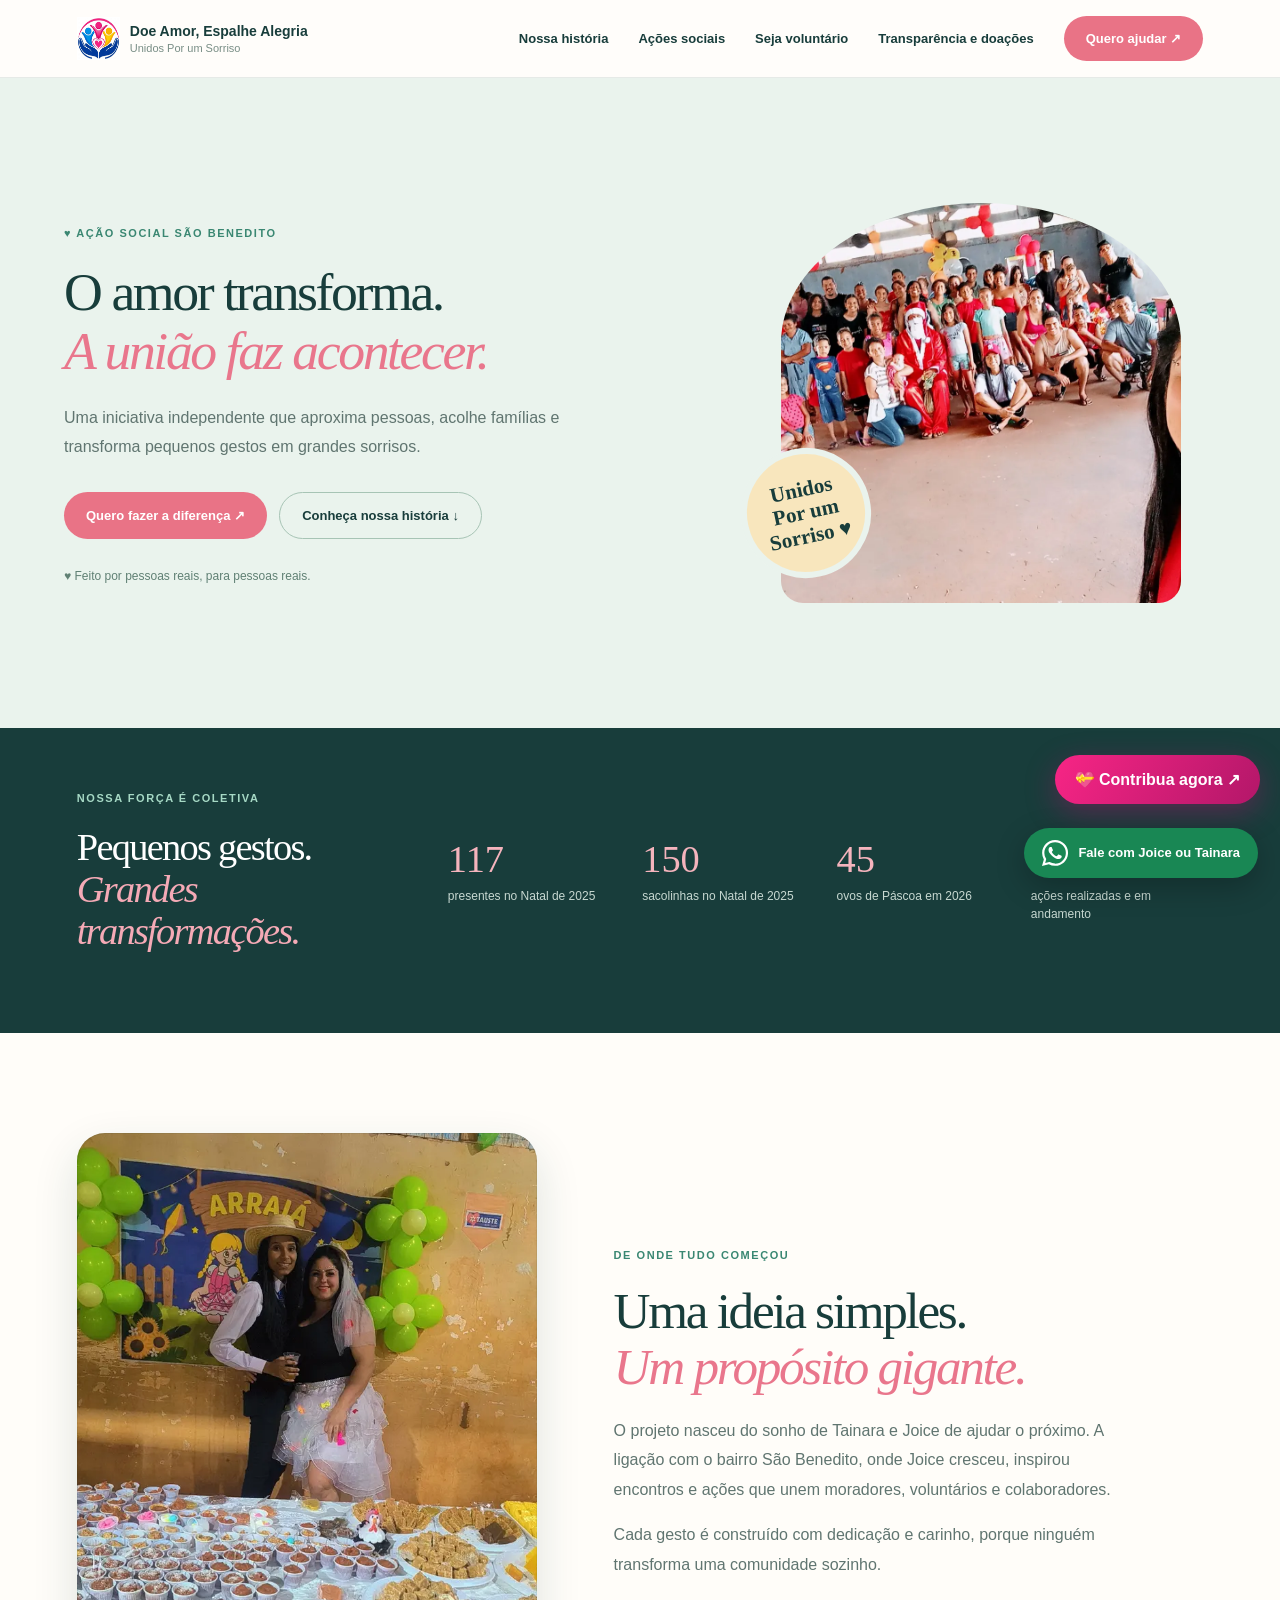
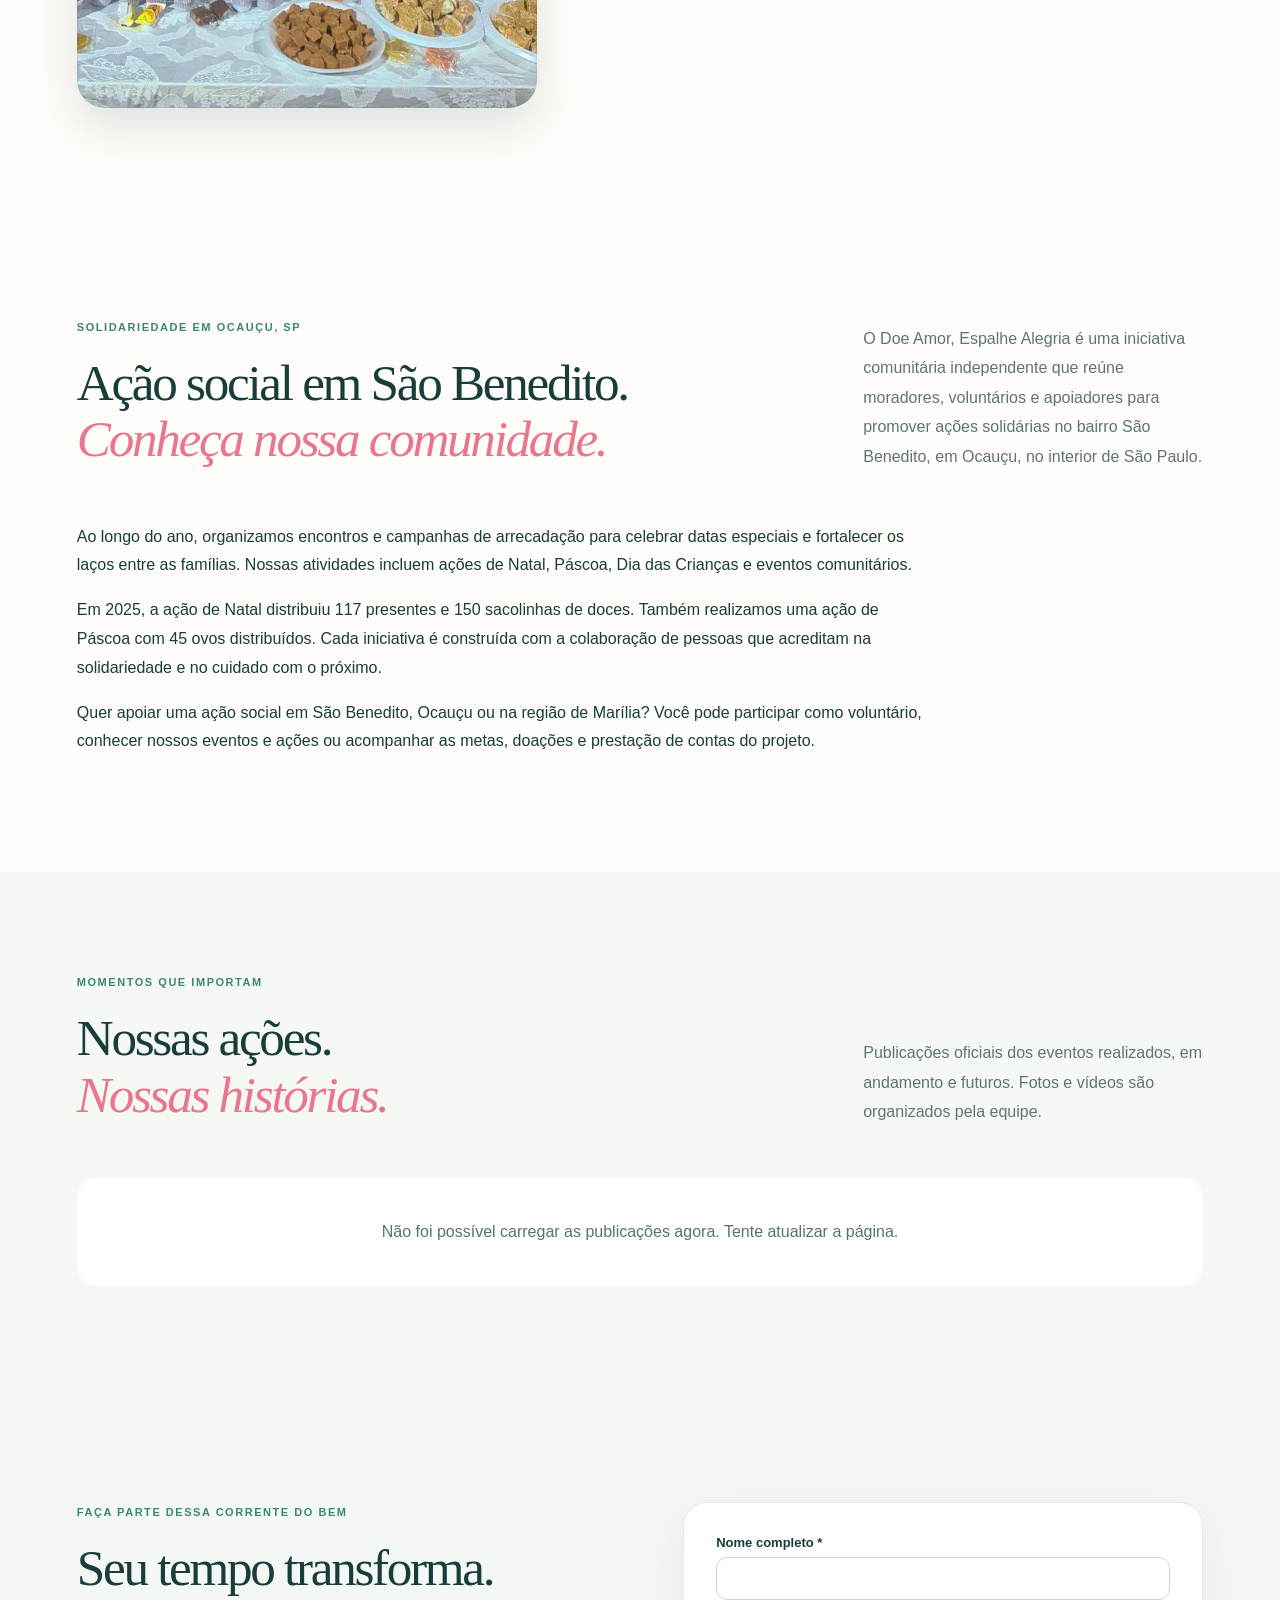
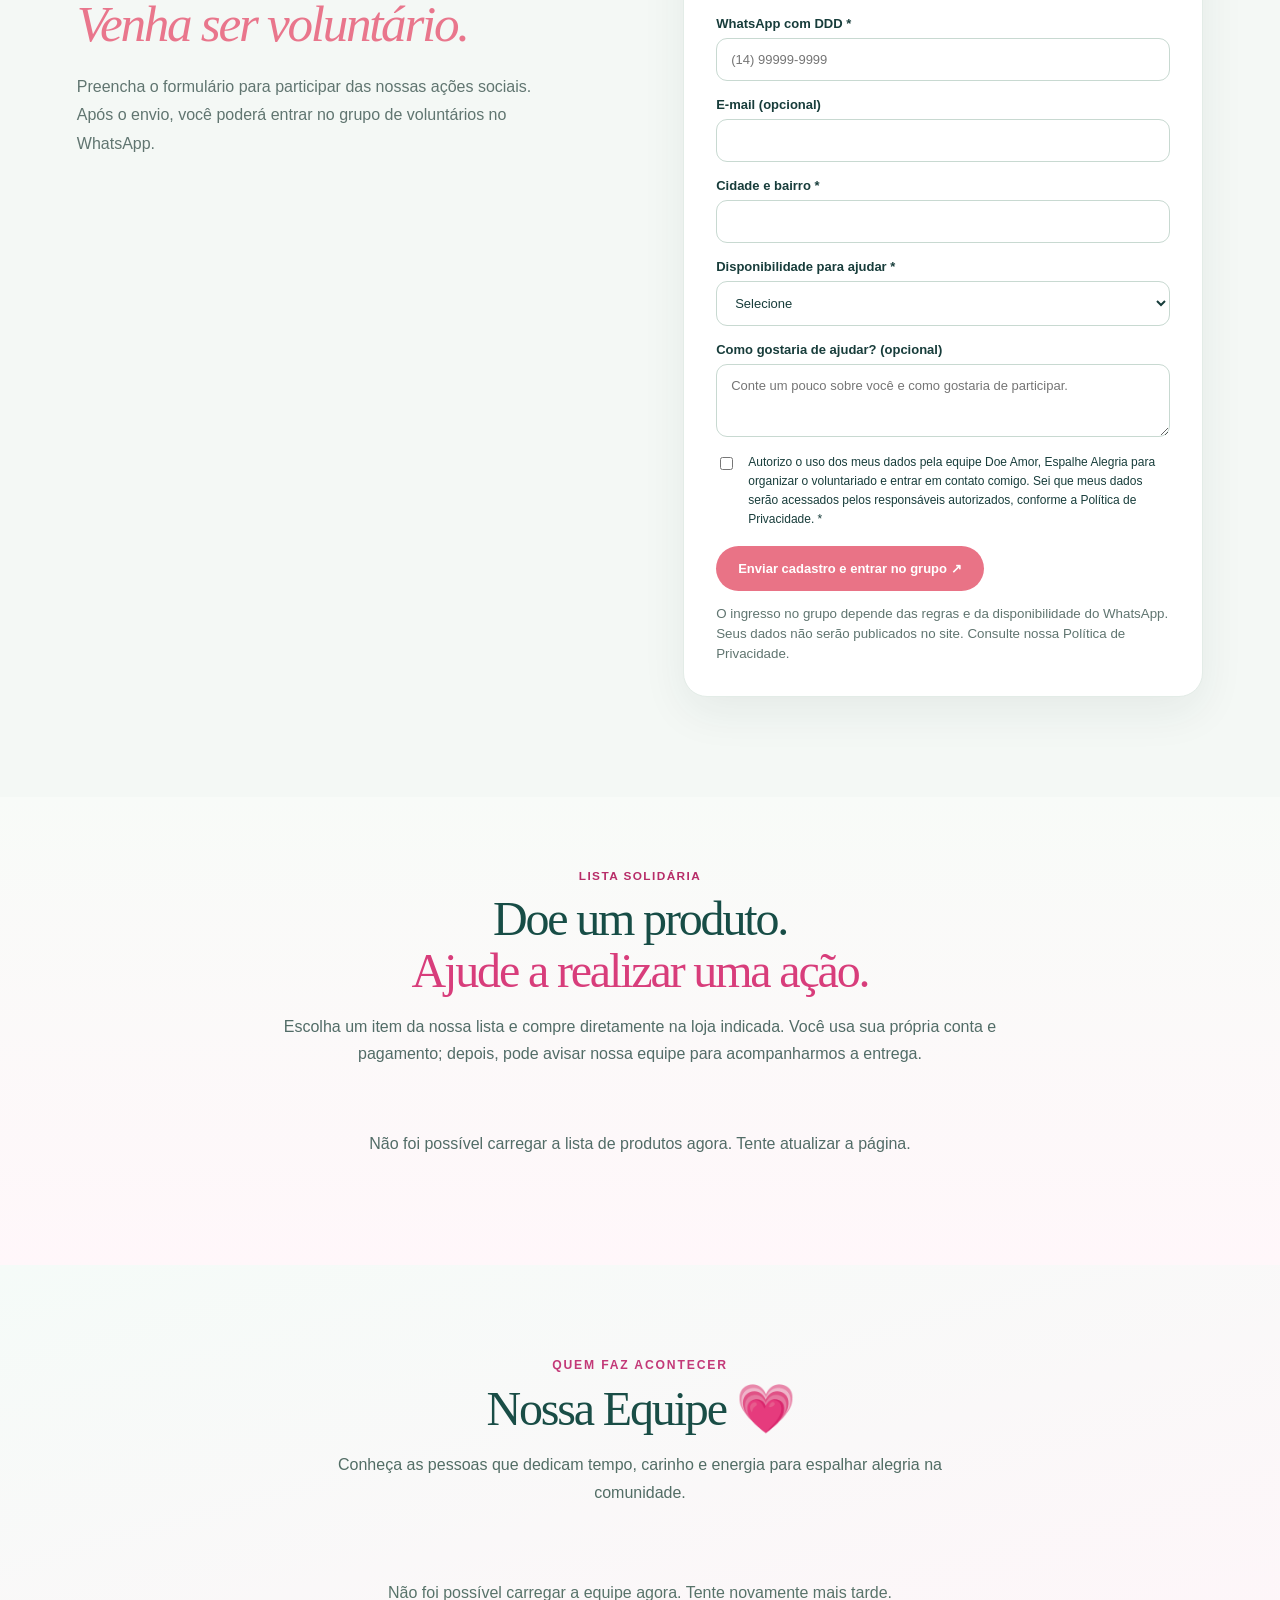
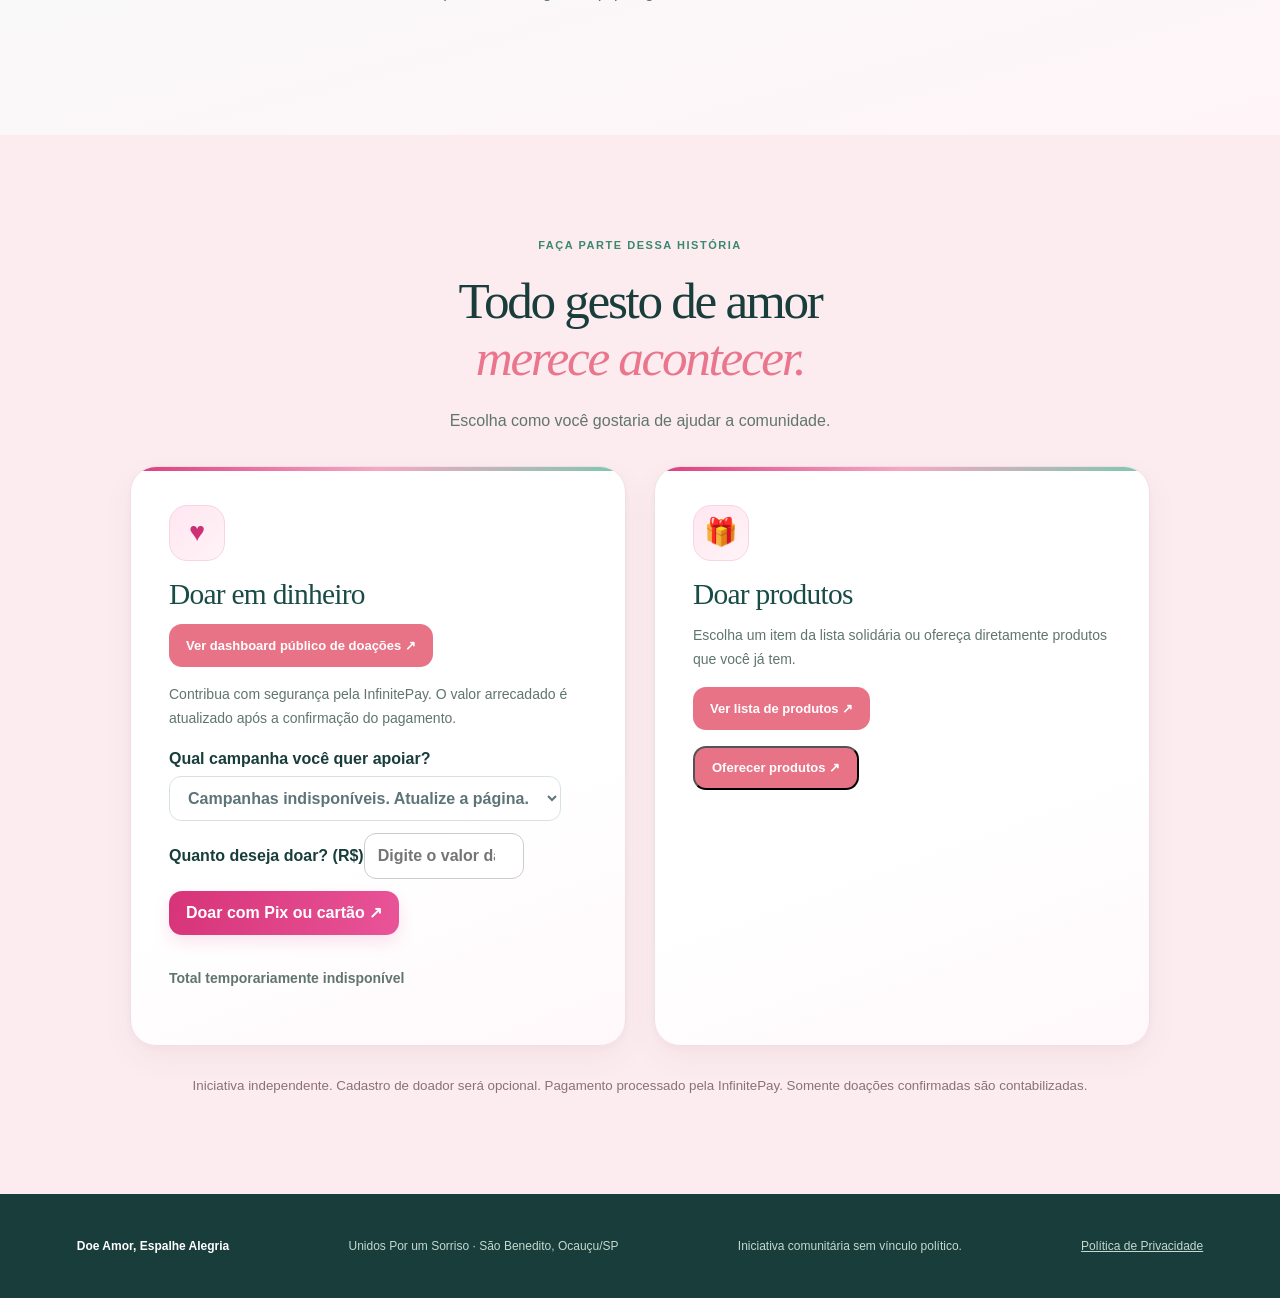
==== commit 159bae15: "Publicar seção Nossa Equipe na página inicial" ====
--- a/index.html
+++ b/index.html
@@ -10,4 +10,4 @@
 @media(prefers-reduced-motion:reduce){.next-event-banner:before,.next-event-banner:after,.donate-float-cta{animation:none!important}}
 
 #donationGoalHome{display:block;width:100%;min-width:0;padding:12px 14px;margin-top:8px;border:1px solid #c6d5d6;border-radius:10px;background:#fff;color:#193b40;font:inherit}
-</style><link rel="stylesheet" href="/v2/event-banners.css?v=4"><script src="/v2/event-banners.js?v=4" defer></script><link rel="stylesheet" href="/v2/product-catalog.css?v=5"><link rel="stylesheet" href="/v2/donate-cards.css?v=1"></head><body><header class="header"><a class="brand" href="#inicio"><img src="logo-doe-amor.png" alt="" decoding="async"><span><strong>Doe Amor, Espalhe Alegria</strong><small>Unidos Por um Sorriso</small></span></a><button class="menu" aria-expanded="false" aria-controls="nav">☰</button><nav id="nav"><a href="#historia">Nossa história</a><a href="#acoes">Ações sociais</a><a href="#voluntariado">Seja voluntário</a><a href="/transparencia/">Transparência e doações</a><a class="pill" href="#doar">Quero ajudar ↗</a></nav></header><main><section class="hero" id="inicio"><div class="hero-copy"><span class="kicker">♥ AÇÃO SOCIAL SÃO BENEDITO</span><h1>O amor transforma.<br><em>A união faz acontecer.</em></h1><p>Uma iniciativa independente que aproxima pessoas, acolhe famílias e transforma pequenos gestos em grandes sorrisos.</p><div class="actions"><a class="pill" href="#doar">Quero fazer a diferença ↗</a><a class="outline" href="#historia">Conheça nossa história ↓</a></div><div class="hero-caption">♥ Feito por pessoas reais, para pessoas reais.</div></div><div class="hero-art"><img loading="lazy" decoding="async" src="https://xtwydlgoqmqhbpbojwmp.supabase.co/storage/v1/object/public/site-publico/Equipe%20solidaria.jpg" onerror="this.onerror=null;this.src='media/natal-2025/natal-comunidade.webp'" alt="Equipe do projeto Doe Amor, Espalhe Alegria reunida"><div class="sticker">Unidos<br>Por um<br>Sorriso ♥</div></div></section><div id="eventBannerCarousel" class="managed-banner-carousel" aria-label="Banners de eventos e campanhas"></div><section class="impact"><div><span class="kicker">NOSSA FORÇA É COLETIVA</span><h2>Pequenos gestos.<br><em>Grandes transformações.</em></h2></div><div class="stats"><div><strong>117</strong><span>presentes no Natal de 2025</span></div><div><strong>150</strong><span>sacolinhas no Natal de 2025</span></div><div><strong>45</strong><span>ovos de Páscoa em 2026</span></div><div><strong id="publishedEventsCount">—</strong><span>ações realizadas e em andamento</span></div></div></section><section class="story story--editorial section" id="historia"><div class="story-image"><img loading="lazy" decoding="async" src="media/festa-junina/festa-junina-03.webp" alt="Organizadoras da Festa Junina"></div><div><span class="kicker">DE ONDE TUDO COMEÇOU</span><h2>Uma ideia simples.<br><em>Um propósito gigante.</em></h2><p>O projeto nasceu do sonho de Tainara e Joice de ajudar o próximo. A ligação com o bairro São Benedito, onde Joice cresceu, inspirou encontros e ações que unem moradores, voluntários e colaboradores.</p><p>Cada gesto é construído com dedicação e carinho, porque ninguém transforma uma comunidade sozinho.</p></div></section><section class="section" id="acao-social-sao-benedito" aria-labelledby="comunidade-title"><div class="section-heading"><div><span class="kicker">SOLIDARIEDADE EM OCAUÇU, SP</span><h2 id="comunidade-title">Ação social em São Benedito.<br><em>Conheça nossa comunidade.</em></h2></div><p>O Doe Amor, Espalhe Alegria é uma iniciativa comunitária independente que reúne moradores, voluntários e apoiadores para promover ações solidárias no bairro São Benedito, em Ocauçu, no interior de São Paulo.</p></div><div style="max-width:850px;line-height:1.8"><p>Ao longo do ano, organizamos encontros e campanhas de arrecadação para celebrar datas especiais e fortalecer os laços entre as famílias. Nossas atividades incluem ações de Natal, Páscoa, Dia das Crianças e eventos comunitários.</p><p>Em 2025, a ação de Natal distribuiu 117 presentes e 150 sacolinhas de doces. Também realizamos uma ação de Páscoa com 45 ovos distribuídos. Cada iniciativa é construída com a colaboração de pessoas que acreditam na solidariedade e no cuidado com o próximo.</p><p>Quer apoiar uma ação social em São Benedito, Ocauçu ou na região de Marília? Você pode <a href="#voluntariado">participar como voluntário</a>, conhecer <a href="#acoes">nossos eventos e ações</a> ou acompanhar as <a href="/transparencia/">metas, doações e prestação de contas</a> do projeto.</p></div></section><section class="section events" id="acoes"><div class="section-heading"><div><span class="kicker">MOMENTOS QUE IMPORTAM</span><h2>Nossas ações.<br><em>Nossas histórias.</em></h2></div><p>Publicações oficiais dos eventos realizados, em andamento e futuros. Fotos e vídeos são organizados pela equipe.</p></div><div class="event-grid" id="eventGrid"></div></section><section class="section volunteer-section" id="voluntariado"><div class="volunteer-intro"><span class="kicker">FAÇA PARTE DESSA CORRENTE DO BEM</span><h2>Seu tempo transforma.<br><em>Venha ser voluntário.</em></h2><p>Preencha o formulário para participar das nossas ações sociais. Após o envio, você poderá entrar no grupo de voluntários no WhatsApp.</p></div><form id="volunteerForm" class="volunteer-form"><label>Nome completo *<input name="full_name" autocomplete="name" maxlength="120" minlength="3" required></label><label>WhatsApp com DDD *<input name="whatsapp" type="tel" inputmode="tel" autocomplete="tel" placeholder="(14) 99999-9999" required></label><label>E-mail (opcional)<input name="email" type="email" autocomplete="email" maxlength="254"></label><label>Cidade e bairro *<input name="city" autocomplete="address-level2" maxlength="120" required></label><label>Disponibilidade para ajudar *<select name="availability" required><option value="">Selecione</option><option>Durante a semana</option><option>Finais de semana</option><option>Em dias de eventos</option><option>Conforme a necessidade</option></select></label><label>Como gostaria de ajudar? (opcional)<textarea name="message" rows="3" maxlength="1000" placeholder="Conte um pouco sobre você e como gostaria de participar."></textarea></label><label class="volunteer-consent"><input name="privacy_consent" type="checkbox" required><span>Autorizo o uso dos meus dados pela equipe Doe Amor, Espalhe Alegria para organizar o voluntariado e entrar em contato comigo. Sei que meus dados serão acessados pelos responsáveis autorizados, conforme a <a href="/privacidade/" target="_blank" rel="noopener noreferrer">Política de Privacidade</a>. *</span></label><button class="pill" type="submit">Enviar cadastro e entrar no grupo ↗</button><p id="volunteerStatus" role="status" aria-live="polite"></p><small>O ingresso no grupo depende das regras e da disponibilidade do WhatsApp. Seus dados não serão publicados no site. Consulte nossa <a href="/privacidade/">Política de Privacidade</a>.</small></form></section><section id="productDonationSection" aria-labelledby="productDonationTitle"><div class="product-catalog-inner"><div class="product-catalog-heading"><span class="product-catalog-kicker">LISTA SOLIDÁRIA</span><h2 id="productDonationTitle">Doe um produto.<br><em>Ajude a realizar uma ação.</em></h2><p>Escolha um item da nossa lista e compre diretamente na loja indicada. Você usa sua própria conta e pagamento; depois, pode avisar nossa equipe para acompanharmos a entrega.</p></div><div id="productDonationGrid" class="product-donation-grid" aria-live="polite"><p class="product-catalog-empty">Carregando produtos solidários...</p></div></div></section><section class="section donate" id="doar"><span class="kicker">FAÇA PARTE DESSA HISTÓRIA</span><h2>Todo gesto de amor<br><em>merece acontecer.</em></h2><p>Escolha como você gostaria de ajudar a comunidade.</p><div class="donate-grid"><article><span class="symbol">♥</span><h3>Doar em dinheiro</h3><p><a class="pill" href="/transparencia/">Ver dashboard público de doações ↗</a></p><p>Contribua com segurança pela InfinitePay. O valor arrecadado é atualizado após a confirmação do pagamento.</p><form id="donationForm" class="donation-form"><label for="donationGoalHome">Qual campanha você quer apoiar?<select id="donationGoalHome" name="goal_id" required><option value="">Carregando campanhas...</option></select></label><label>Quanto deseja doar? (R$)<input name="amount" type="number" min="1" max="1000000" step="0.01" placeholder="Digite o valor da doação" required></label><button type="submit">Doar com Pix ou cartão ↗</button></form><p id="donationStatus" role="status"></p><p id="donationTotal" class="donation-total">Carregando arrecadação...</p></article><article><span class="symbol">🎁</span><h3>Doar produtos</h3><p>Escolha um item da lista solidária ou ofereça diretamente produtos que você já tem.</p><p><a class="pill" href="#productDonationSection">Ver lista de produtos ↗</a></p><button type="button" class="pill" id="openProductOffer">Oferecer produtos ↗</button></article></div><small>Iniciativa independente. Cadastro de doador será opcional. Pagamento processado pela InfinitePay. Somente doações confirmadas são contabilizadas.</small></section></main><footer><strong>Doe Amor, Espalhe Alegria</strong><span>Unidos Por um Sorriso · São Benedito, Ocauçu/SP</span><span>Iniciativa comunitária sem vínculo político.</span><a href="/privacidade/" style="color:#c4d9cf;text-decoration:underline">Política de Privacidade</a></footer><dialog id="productOfferDialog" aria-labelledby="productOfferTitle"><div class="product-offer-modal"><div class="modal-top"><div><h2 id="productOfferTitle">Oferecer produtos 💗</h2><p>Conte o que deseja doar. Nossa equipe entrará em contato para combinar a entrega ou retirada.</p></div><button type="button" class="close-product-modal" aria-label="Fechar formulário">✕</button></div><form id="productOfferForm"><label>Nome completo *<input name="full_name" autocomplete="name" minlength="3" maxlength="150" required></label><label>Telefone / WhatsApp com DDD *<input name="phone" type="tel" autocomplete="tel" placeholder="(14) 99999-9999" required></label><label>Endereço completo (rua, número, bairro e cidade) *<textarea name="address" rows="2" minlength="5" maxlength="500" required></textarea></label><label>Quais produtos deseja doar? Informe quantidades, se possível. *<textarea name="items" rows="3" minlength="3" maxlength="1500" placeholder="Ex.: 10 pacotes de arroz, 5 brinquedos..." required></textarea></label><fieldset><legend>Como prefere entregar os produtos? *</legend><label><input type="radio" name="delivery_preference" value="pickup" required>Solicitar retirada no endereço informado</label><label><input type="radio" name="delivery_preference" value="dropoff" required>Quero entregar os produtos à organização (local a combinar)</label></fieldset><label>Observações (opcional)<textarea name="notes" rows="2" maxlength="1000"></textarea></label><label class="offer-privacy"><input type="checkbox" name="privacy_consent" required>Autorizo o uso dos meus dados para contato sobre esta doação. Li a <a href="/privacidade/" target="_blank" rel="noopener noreferrer">Política de Privacidade</a>. *</label><button type="submit" class="offer-submit">Enviar oferta de produtos</button><p class="offer-message" id="productOfferMessage" role="status" aria-live="polite"></p></form></div></dialog><dialog id="eventDialog"><div class="dialog-top"><span>MEMÓRIAS DE SÃO BENEDITO</span><button id="closeDialog" aria-label="Fechar">✕</button></div><div id="dialogBody"></div></dialog><a class="donate-float-cta" href="#doar" aria-label="Contribuir agora para as ações sociais">💝 Contribua agora ↗</a><a class="whatsapp-float" href="https://wa.me/5514988388177?text=Ol%C3%A1%21%20Gostaria%20de%20falar%20com%20Joice%20ou%20Tainara%20sobre%20o%20projeto%20Doe%20Amor%2C%20Espalhe%20Alegria." target="_blank" rel="noopener noreferrer" aria-label="Falar com Joice ou Tainara pelo WhatsApp" title="Falar com Joice ou Tainara"><svg viewBox="0 0 24 24" width="26" height="26" aria-hidden="true" fill="currentColor"><path d="M20.52 3.48A11.86 11.86 0 0 0 12.07 0C5.49 0 .13 5.35.12 11.94a11.9 11.9 0 0 0 1.59 5.95L0 24l6.28-1.65a11.93 11.93 0 0 0 5.79 1.48h.01c6.58 0 11.94-5.36 11.94-11.94a11.86 11.86 0 0 0-3.5-8.41ZM12.08 21.8a9.9 9.9 0 0 1-5.05-1.38l-.36-.22-3.73.98.99-3.64-.24-.37a9.91 9.91 0 0 1-1.52-5.23c0-5.47 4.45-9.92 9.92-9.92a9.85 9.85 0 0 1 7.02 2.91 9.85 9.85 0 0 1 2.9 7.02c0 5.47-4.45 9.92-9.93 9.92Zm5.44-7.42c-.3-.15-1.77-.87-2.04-.97-.27-.1-.47-.15-.67.15-.2.3-.77.97-.94 1.17-.17.2-.35.22-.65.07-.3-.15-1.26-.46-2.4-1.47-.89-.79-1.49-1.77-1.66-2.07-.17-.3-.02-.46.13-.61.13-.13.3-.35.45-.52.15-.17.2-.3.3-.5.1-.2.05-.37-.02-.52-.07-.15-.67-1.62-.92-2.22-.24-.58-.48-.5-.67-.51h-.57c-.2 0-.52.07-.79.37-.27.3-1.04 1.02-1.04 2.49s1.07 2.89 1.22 3.09c.15.2 2.1 3.2 5.09 4.49.71.31 1.27.49 1.71.63.72.23 1.37.2 1.89.12.58-.09 1.77-.72 2.02-1.42.25-.7.25-1.3.17-1.42-.07-.12-.27-.2-.57-.35Z"/></svg><span>Fale com Joice ou Tainara</span></a><script defer src="/v2/product-offer.js"></script><script defer src="/v2/product-catalog.js?v=7"></script><script>(function(){const end=new Date("2026-12-25T00:00:00-03:00");const panel=document.getElementById("nextEventCountdown");function update(){const delta=Math.max(0,end-Date.now());const d=Math.floor(delta/86400000),h=Math.floor(delta%86400000/3600000),m=Math.floor(delta%3600000/60000);document.getElementById("eventDays").textContent=d;document.getElementById("eventHours").textContent=String(h).padStart(2,"0");document.getElementById("eventMinutes").textContent=String(m).padStart(2,"0");if(!delta){panel.textContent="🎄 Chegou o dia do Natal Solidário!"}}update();setInterval(update,60000)})();</script></body></html>+</style><link rel="stylesheet" href="/v2/event-banners.css?v=4"><script src="/v2/event-banners.js?v=4" defer></script><link rel="stylesheet" href="/v2/product-catalog.css?v=6"><link rel="stylesheet" href="/v2/donate-cards.css?v=1"><link rel="stylesheet" href="/v2/team.css?v=1"></head><body><header class="header"><a class="brand" href="#inicio"><img src="logo-doe-amor.png" alt="" decoding="async"><span><strong>Doe Amor, Espalhe Alegria</strong><small>Unidos Por um Sorriso</small></span></a><button class="menu" aria-expanded="false" aria-controls="nav">☰</button><nav id="nav"><a href="#historia">Nossa história</a><a href="#acoes">Ações sociais</a><a href="#voluntariado">Seja voluntário</a><a href="/transparencia/">Transparência e doações</a><a class="pill" href="#doar">Quero ajudar ↗</a></nav></header><main><section class="hero" id="inicio"><div class="hero-copy"><span class="kicker">♥ AÇÃO SOCIAL SÃO BENEDITO</span><h1>O amor transforma.<br><em>A união faz acontecer.</em></h1><p>Uma iniciativa independente que aproxima pessoas, acolhe famílias e transforma pequenos gestos em grandes sorrisos.</p><div class="actions"><a class="pill" href="#doar">Quero fazer a diferença ↗</a><a class="outline" href="#historia">Conheça nossa história ↓</a></div><div class="hero-caption">♥ Feito por pessoas reais, para pessoas reais.</div></div><div class="hero-art"><img loading="lazy" decoding="async" src="https://xtwydlgoqmqhbpbojwmp.supabase.co/storage/v1/object/public/site-publico/Equipe%20solidaria.jpg" onerror="this.onerror=null;this.src='media/natal-2025/natal-comunidade.webp'" alt="Equipe do projeto Doe Amor, Espalhe Alegria reunida"><div class="sticker">Unidos<br>Por um<br>Sorriso ♥</div></div></section><div id="eventBannerCarousel" class="managed-banner-carousel" aria-label="Banners de eventos e campanhas"></div><section class="impact"><div><span class="kicker">NOSSA FORÇA É COLETIVA</span><h2>Pequenos gestos.<br><em>Grandes transformações.</em></h2></div><div class="stats"><div><strong>117</strong><span>presentes no Natal de 2025</span></div><div><strong>150</strong><span>sacolinhas no Natal de 2025</span></div><div><strong>45</strong><span>ovos de Páscoa em 2026</span></div><div><strong id="publishedEventsCount">—</strong><span>ações realizadas e em andamento</span></div></div></section><section class="story story--editorial section" id="historia"><div class="story-image"><img loading="lazy" decoding="async" src="media/festa-junina/festa-junina-03.webp" alt="Organizadoras da Festa Junina"></div><div><span class="kicker">DE ONDE TUDO COMEÇOU</span><h2>Uma ideia simples.<br><em>Um propósito gigante.</em></h2><p>O projeto nasceu do sonho de Tainara e Joice de ajudar o próximo. A ligação com o bairro São Benedito, onde Joice cresceu, inspirou encontros e ações que unem moradores, voluntários e colaboradores.</p><p>Cada gesto é construído com dedicação e carinho, porque ninguém transforma uma comunidade sozinho.</p></div></section><section class="section" id="acao-social-sao-benedito" aria-labelledby="comunidade-title"><div class="section-heading"><div><span class="kicker">SOLIDARIEDADE EM OCAUÇU, SP</span><h2 id="comunidade-title">Ação social em São Benedito.<br><em>Conheça nossa comunidade.</em></h2></div><p>O Doe Amor, Espalhe Alegria é uma iniciativa comunitária independente que reúne moradores, voluntários e apoiadores para promover ações solidárias no bairro São Benedito, em Ocauçu, no interior de São Paulo.</p></div><div style="max-width:850px;line-height:1.8"><p>Ao longo do ano, organizamos encontros e campanhas de arrecadação para celebrar datas especiais e fortalecer os laços entre as famílias. Nossas atividades incluem ações de Natal, Páscoa, Dia das Crianças e eventos comunitários.</p><p>Em 2025, a ação de Natal distribuiu 117 presentes e 150 sacolinhas de doces. Também realizamos uma ação de Páscoa com 45 ovos distribuídos. Cada iniciativa é construída com a colaboração de pessoas que acreditam na solidariedade e no cuidado com o próximo.</p><p>Quer apoiar uma ação social em São Benedito, Ocauçu ou na região de Marília? Você pode <a href="#voluntariado">participar como voluntário</a>, conhecer <a href="#acoes">nossos eventos e ações</a> ou acompanhar as <a href="/transparencia/">metas, doações e prestação de contas</a> do projeto.</p></div></section><section class="section events" id="acoes"><div class="section-heading"><div><span class="kicker">MOMENTOS QUE IMPORTAM</span><h2>Nossas ações.<br><em>Nossas histórias.</em></h2></div><p>Publicações oficiais dos eventos realizados, em andamento e futuros. Fotos e vídeos são organizados pela equipe.</p></div><div class="event-grid" id="eventGrid"></div></section><section class="section volunteer-section" id="voluntariado"><div class="volunteer-intro"><span class="kicker">FAÇA PARTE DESSA CORRENTE DO BEM</span><h2>Seu tempo transforma.<br><em>Venha ser voluntário.</em></h2><p>Preencha o formulário para participar das nossas ações sociais. Após o envio, você poderá entrar no grupo de voluntários no WhatsApp.</p></div><form id="volunteerForm" class="volunteer-form"><label>Nome completo *<input name="full_name" autocomplete="name" maxlength="120" minlength="3" required></label><label>WhatsApp com DDD *<input name="whatsapp" type="tel" inputmode="tel" autocomplete="tel" placeholder="(14) 99999-9999" required></label><label>E-mail (opcional)<input name="email" type="email" autocomplete="email" maxlength="254"></label><label>Cidade e bairro *<input name="city" autocomplete="address-level2" maxlength="120" required></label><label>Disponibilidade para ajudar *<select name="availability" required><option value="">Selecione</option><option>Durante a semana</option><option>Finais de semana</option><option>Em dias de eventos</option><option>Conforme a necessidade</option></select></label><label>Como gostaria de ajudar? (opcional)<textarea name="message" rows="3" maxlength="1000" placeholder="Conte um pouco sobre você e como gostaria de participar."></textarea></label><label class="volunteer-consent"><input name="privacy_consent" type="checkbox" required><span>Autorizo o uso dos meus dados pela equipe Doe Amor, Espalhe Alegria para organizar o voluntariado e entrar em contato comigo. Sei que meus dados serão acessados pelos responsáveis autorizados, conforme a <a href="/privacidade/" target="_blank" rel="noopener noreferrer">Política de Privacidade</a>. *</span></label><button class="pill" type="submit">Enviar cadastro e entrar no grupo ↗</button><p id="volunteerStatus" role="status" aria-live="polite"></p><small>O ingresso no grupo depende das regras e da disponibilidade do WhatsApp. Seus dados não serão publicados no site. Consulte nossa <a href="/privacidade/">Política de Privacidade</a>.</small></form></section><section id="productDonationSection" aria-labelledby="productDonationTitle"><div class="product-catalog-inner"><div class="product-catalog-heading"><span class="product-catalog-kicker">LISTA SOLIDÁRIA</span><h2 id="productDonationTitle">Doe um produto.<br><em>Ajude a realizar uma ação.</em></h2><p>Escolha um item da nossa lista e compre diretamente na loja indicada. Você usa sua própria conta e pagamento; depois, pode avisar nossa equipe para acompanharmos a entrega.</p></div><div id="productDonationGrid" class="product-donation-grid" aria-live="polite"><p class="product-catalog-empty">Carregando produtos solidários...</p></div></div></section><section id="equipe" aria-labelledby="teamTitle"><div class="team-inner"><div class="team-heading"><span class="team-kicker">QUEM FAZ ACONTECER</span><h2 id="teamTitle">Nossa Equipe 💗</h2><p>Conheça as pessoas que dedicam tempo, carinho e energia para espalhar alegria na comunidade.</p></div><div id="teamGrid" class="team-grid" aria-live="polite"><p class="team-empty">Carregando nossa equipe...</p></div></div></section><section class="section donate" id="doar"><span class="kicker">FAÇA PARTE DESSA HISTÓRIA</span><h2>Todo gesto de amor<br><em>merece acontecer.</em></h2><p>Escolha como você gostaria de ajudar a comunidade.</p><div class="donate-grid"><article><span class="symbol">♥</span><h3>Doar em dinheiro</h3><p><a class="pill" href="/transparencia/">Ver dashboard público de doações ↗</a></p><p>Contribua com segurança pela InfinitePay. O valor arrecadado é atualizado após a confirmação do pagamento.</p><form id="donationForm" class="donation-form"><label for="donationGoalHome">Qual campanha você quer apoiar?<select id="donationGoalHome" name="goal_id" required><option value="">Carregando campanhas...</option></select></label><label>Quanto deseja doar? (R$)<input name="amount" type="number" min="1" max="1000000" step="0.01" placeholder="Digite o valor da doação" required></label><button type="submit">Doar com Pix ou cartão ↗</button></form><p id="donationStatus" role="status"></p><p id="donationTotal" class="donation-total">Carregando arrecadação...</p></article><article><span class="symbol">🎁</span><h3>Doar produtos</h3><p>Escolha um item da lista solidária ou ofereça diretamente produtos que você já tem.</p><p><a class="pill" href="#productDonationSection">Ver lista de produtos ↗</a></p><button type="button" class="pill" id="openProductOffer">Oferecer produtos ↗</button></article></div><small>Iniciativa independente. Cadastro de doador será opcional. Pagamento processado pela InfinitePay. Somente doações confirmadas são contabilizadas.</small></section></main><footer><strong>Doe Amor, Espalhe Alegria</strong><span>Unidos Por um Sorriso · São Benedito, Ocauçu/SP</span><span>Iniciativa comunitária sem vínculo político.</span><a href="/privacidade/" style="color:#c4d9cf;text-decoration:underline">Política de Privacidade</a></footer><dialog id="productOfferDialog" aria-labelledby="productOfferTitle"><div class="product-offer-modal"><div class="modal-top"><div><h2 id="productOfferTitle">Oferecer produtos 💗</h2><p>Conte o que deseja doar. Nossa equipe entrará em contato para combinar a entrega ou retirada.</p></div><button type="button" class="close-product-modal" aria-label="Fechar formulário">✕</button></div><form id="productOfferForm"><label>Nome completo *<input name="full_name" autocomplete="name" minlength="3" maxlength="150" required></label><label>Telefone / WhatsApp com DDD *<input name="phone" type="tel" autocomplete="tel" placeholder="(14) 99999-9999" required></label><label>Endereço completo (rua, número, bairro e cidade) *<textarea name="address" rows="2" minlength="5" maxlength="500" required></textarea></label><label>Quais produtos deseja doar? Informe quantidades, se possível. *<textarea name="items" rows="3" minlength="3" maxlength="1500" placeholder="Ex.: 10 pacotes de arroz, 5 brinquedos..." required></textarea></label><fieldset><legend>Como prefere entregar os produtos? *</legend><label><input type="radio" name="delivery_preference" value="pickup" required>Solicitar retirada no endereço informado</label><label><input type="radio" name="delivery_preference" value="dropoff" required>Quero entregar os produtos à organização (local a combinar)</label></fieldset><label>Observações (opcional)<textarea name="notes" rows="2" maxlength="1000"></textarea></label><label class="offer-privacy"><input type="checkbox" name="privacy_consent" required>Autorizo o uso dos meus dados para contato sobre esta doação. Li a <a href="/privacidade/" target="_blank" rel="noopener noreferrer">Política de Privacidade</a>. *</label><button type="submit" class="offer-submit">Enviar oferta de produtos</button><p class="offer-message" id="productOfferMessage" role="status" aria-live="polite"></p></form></div></dialog><dialog id="eventDialog"><div class="dialog-top"><span>MEMÓRIAS DE SÃO BENEDITO</span><button id="closeDialog" aria-label="Fechar">✕</button></div><div id="dialogBody"></div></dialog><a class="donate-float-cta" href="#doar" aria-label="Contribuir agora para as ações sociais">💝 Contribua agora ↗</a><a class="whatsapp-float" href="https://wa.me/5514988388177?text=Ol%C3%A1%21%20Gostaria%20de%20falar%20com%20Joice%20ou%20Tainara%20sobre%20o%20projeto%20Doe%20Amor%2C%20Espalhe%20Alegria." target="_blank" rel="noopener noreferrer" aria-label="Falar com Joice ou Tainara pelo WhatsApp" title="Falar com Joice ou Tainara"><svg viewBox="0 0 24 24" width="26" height="26" aria-hidden="true" fill="currentColor"><path d="M20.52 3.48A11.86 11.86 0 0 0 12.07 0C5.49 0 .13 5.35.12 11.94a11.9 11.9 0 0 0 1.59 5.95L0 24l6.28-1.65a11.93 11.93 0 0 0 5.79 1.48h.01c6.58 0 11.94-5.36 11.94-11.94a11.86 11.86 0 0 0-3.5-8.41ZM12.08 21.8a9.9 9.9 0 0 1-5.05-1.38l-.36-.22-3.73.98.99-3.64-.24-.37a9.91 9.91 0 0 1-1.52-5.23c0-5.47 4.45-9.92 9.92-9.92a9.85 9.85 0 0 1 7.02 2.91 9.85 9.85 0 0 1 2.9 7.02c0 5.47-4.45 9.92-9.93 9.92Zm5.44-7.42c-.3-.15-1.77-.87-2.04-.97-.27-.1-.47-.15-.67.15-.2.3-.77.97-.94 1.17-.17.2-.35.22-.65.07-.3-.15-1.26-.46-2.4-1.47-.89-.79-1.49-1.77-1.66-2.07-.17-.3-.02-.46.13-.61.13-.13.3-.35.45-.52.15-.17.2-.3.3-.5.1-.2.05-.37-.02-.52-.07-.15-.67-1.62-.92-2.22-.24-.58-.48-.5-.67-.51h-.57c-.2 0-.52.07-.79.37-.27.3-1.04 1.02-1.04 2.49s1.07 2.89 1.22 3.09c.15.2 2.1 3.2 5.09 4.49.71.31 1.27.49 1.71.63.72.23 1.37.2 1.89.12.58-.09 1.77-.72 2.02-1.42.25-.7.25-1.3.17-1.42-.07-.12-.27-.2-.57-.35Z"/></svg><span>Fale com Joice ou Tainara</span></a><script defer src="/v2/product-offer.js"></script><script defer src="/v2/product-catalog.js?v=8"></script><script defer src="/v2/team.js?v=1"></script><script>(function(){const end=new Date("2026-12-25T00:00:00-03:00");const panel=document.getElementById("nextEventCountdown");function update(){const delta=Math.max(0,end-Date.now());const d=Math.floor(delta/86400000),h=Math.floor(delta%86400000/3600000),m=Math.floor(delta%3600000/60000);document.getElementById("eventDays").textContent=d;document.getElementById("eventHours").textContent=String(h).padStart(2,"0");document.getElementById("eventMinutes").textContent=String(m).padStart(2,"0");if(!delta){panel.textContent="🎄 Chegou o dia do Natal Solidário!"}}update();setInterval(update,60000)})();</script></body></html>
--- a/v2/product-catalog.css
+++ b/v2/product-catalog.css
@@ -43,3 +43,20 @@
 @keyframes solidaryCardEnter{from{opacity:0;transform:translateY(13px)}to{opacity:1;transform:translateY(0)}}
 @media(max-width:600px){.product-donation-grid{gap:20px}.product-donation-card{border-radius:22px}.product-donation-image{aspect-ratio:4/3;padding:18px}.product-donation-content{padding:21px}.product-buy-link,.product-report-link{min-height:50px}}
 @media(prefers-reduced-motion:reduce){.product-donation-card{animation:none;transition:none}.product-donation-image,.product-buy-link,.product-report-link{transition:none}}
+
+/* Vitrine equilibrada: 3 colunas desktop, 2 tablet, 1 celular */
+#productDonationSection .product-donation-grid{grid-template-columns:repeat(3,minmax(0,1fr));gap:26px;max-width:1100px;margin-inline:auto}
+#productDonationSection .product-donation-card{min-width:0;height:100%;box-sizing:border-box}
+#productDonationSection .product-donation-image{width:100%;aspect-ratio:4/3;object-fit:contain;padding:20px}
+#productDonationSection .product-donation-content{min-width:0;flex:1;display:flex;flex-direction:column;align-items:stretch}
+#productDonationSection .product-donation-content h3{font-size:clamp(1.08rem,1.7vw,1.25rem);line-height:1.35;overflow-wrap:anywhere;display:-webkit-box;-webkit-box-orient:vertical;-webkit-line-clamp:3;line-clamp:3;overflow:hidden;min-height:0}
+#productDonationSection .product-description-details{margin:8px 0 14px;border-top:1px solid #edf1ee;padding-top:11px;color:#4b6860}
+#productDonationSection .product-description-summary{cursor:pointer;font-size:.87rem;font-weight:800;color:#276d5c;list-style:none;display:flex;align-items:center;justify-content:space-between;gap:10px}
+#productDonationSection .product-description-summary::-webkit-details-marker{display:none}
+#productDonationSection .product-description-summary::after{content:"+";font-size:1.15rem;color:#c83d78}
+#productDonationSection .product-description-details[open] .product-description-summary::after{content:"−"}
+#productDonationSection .product-description-text{font-size:.88rem;line-height:1.6;white-space:pre-line;margin:10px 0 0;overflow-wrap:anywhere}
+#productDonationSection .product-quantity{margin-top:auto}
+#productDonationSection .product-donation-actions{margin-top:12px}
+@media(min-width:651px) and (max-width:1000px){#productDonationSection .product-donation-grid{grid-template-columns:repeat(2,minmax(0,1fr));max-width:760px;gap:22px}}
+@media(max-width:650px){#productDonationSection .product-donation-grid{grid-template-columns:minmax(0,1fr);max-width:460px;gap:22px}#productDonationSection .product-donation-image{padding:18px}#productDonationSection .product-donation-content h3{font-size:1.2rem}}
--- a/v2/team.css
+++ b/v2/team.css
@@ -0,0 +1 @@
+#equipe{padding:clamp(54px,7vw,95px) 20px;background:linear-gradient(165deg,#f5fbf8,#fff5f9)}.team-inner{max-width:1120px;margin:auto}.team-heading{text-align:center;max-width:680px;margin:0 auto 34px}.team-kicker{font-size:.76rem;font-weight:850;letter-spacing:.15em;color:#c33978}.team-heading h2{color:#194d46;font-size:clamp(2rem,4vw,3rem);margin:10px 0}.team-heading p{color:#526d65;line-height:1.7}.team-grid{display:grid;grid-template-columns:repeat(3,minmax(0,1fr));gap:24px}.team-card{overflow:hidden;border:1px solid #e8ece8;border-radius:23px;background:white;box-shadow:0 10px 30px #174d4611;transition:transform .25s ease,box-shadow .25s ease}.team-photo{aspect-ratio:4/3;display:grid;place-items:center;background:linear-gradient(140deg,#ffecf3,#e4f4ed)}.team-photo img{display:block;width:100%;height:100%;object-fit:cover;object-position:center 25%}.team-avatar{font-size:4rem;color:#d83d7b}.team-card-body{padding:23px}.team-card h3{font-size:1.35rem;color:#194d46;margin:0 0 8px}.team-role{display:block;font-size:.84rem;font-weight:800;color:#c33978}.team-bio{color:#58736a;font-size:.93rem;line-height:1.65;white-space:pre-line;overflow-wrap:anywhere}.team-empty{grid-column:1/-1;text-align:center;color:#58736a;padding:28px}.team-admin-form{max-width:720px;display:grid;gap:12px}.team-admin-form label{display:block}.team-admin-form input,.team-admin-form textarea{display:block;width:100%;box-sizing:border-box;padding:11px;margin-top:5px;border:1px solid #cbdad4;border-radius:11px;font:inherit}.team-admin-form .checkline input{width:auto;display:inline}.team-admin-buttons{display:flex;gap:10px;flex-wrap:wrap}.team-admin-list{display:grid;gap:14px;margin-top:24px}.team-admin-item{display:flex;align-items:center;gap:16px;padding:16px;border:1px solid #e4ebe8;border-radius:16px;background:#fff}.team-admin-item img{width:74px;height:74px;object-fit:cover;border-radius:12px}.team-admin-item>div:first-of-type{flex:1;min-width:0}.team-admin-item p{margin:5px 0}.team-admin-item small{display:block;white-space:pre-line}.team-admin-item>div:last-child{display:flex;gap:8px;flex-wrap:wrap}@media(hover:hover){.team-card:hover{transform:translateY(-5px);box-shadow:0 20px 45px #174d4620}}@media(max-width:850px){.team-grid{grid-template-columns:repeat(2,minmax(0,1fr))}}@media(max-width:580px){.team-grid{grid-template-columns:1fr;max-width:440px;margin:auto}.team-admin-item{align-items:flex-start;flex-wrap:wrap}.team-admin-item>div:last-child{width:100%}}@media(prefers-reduced-motion:reduce){.team-card{transition:none}}
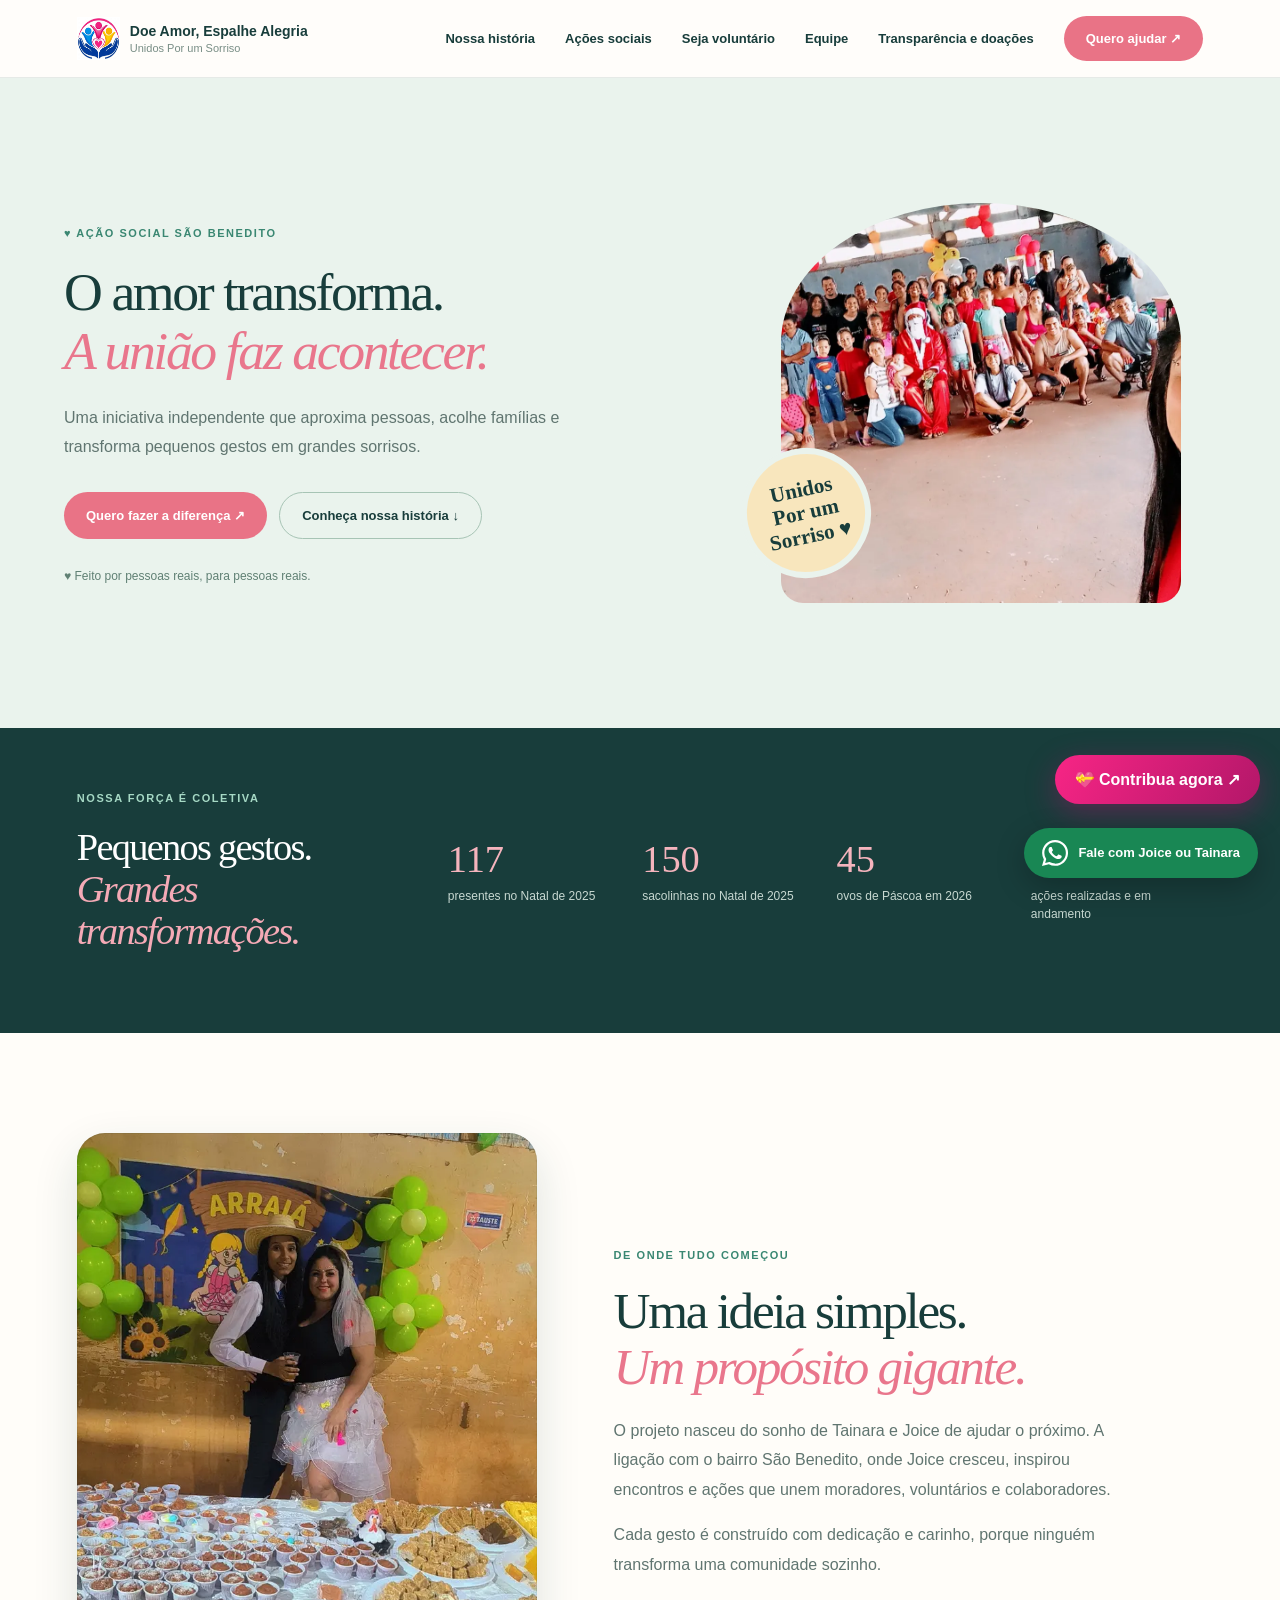
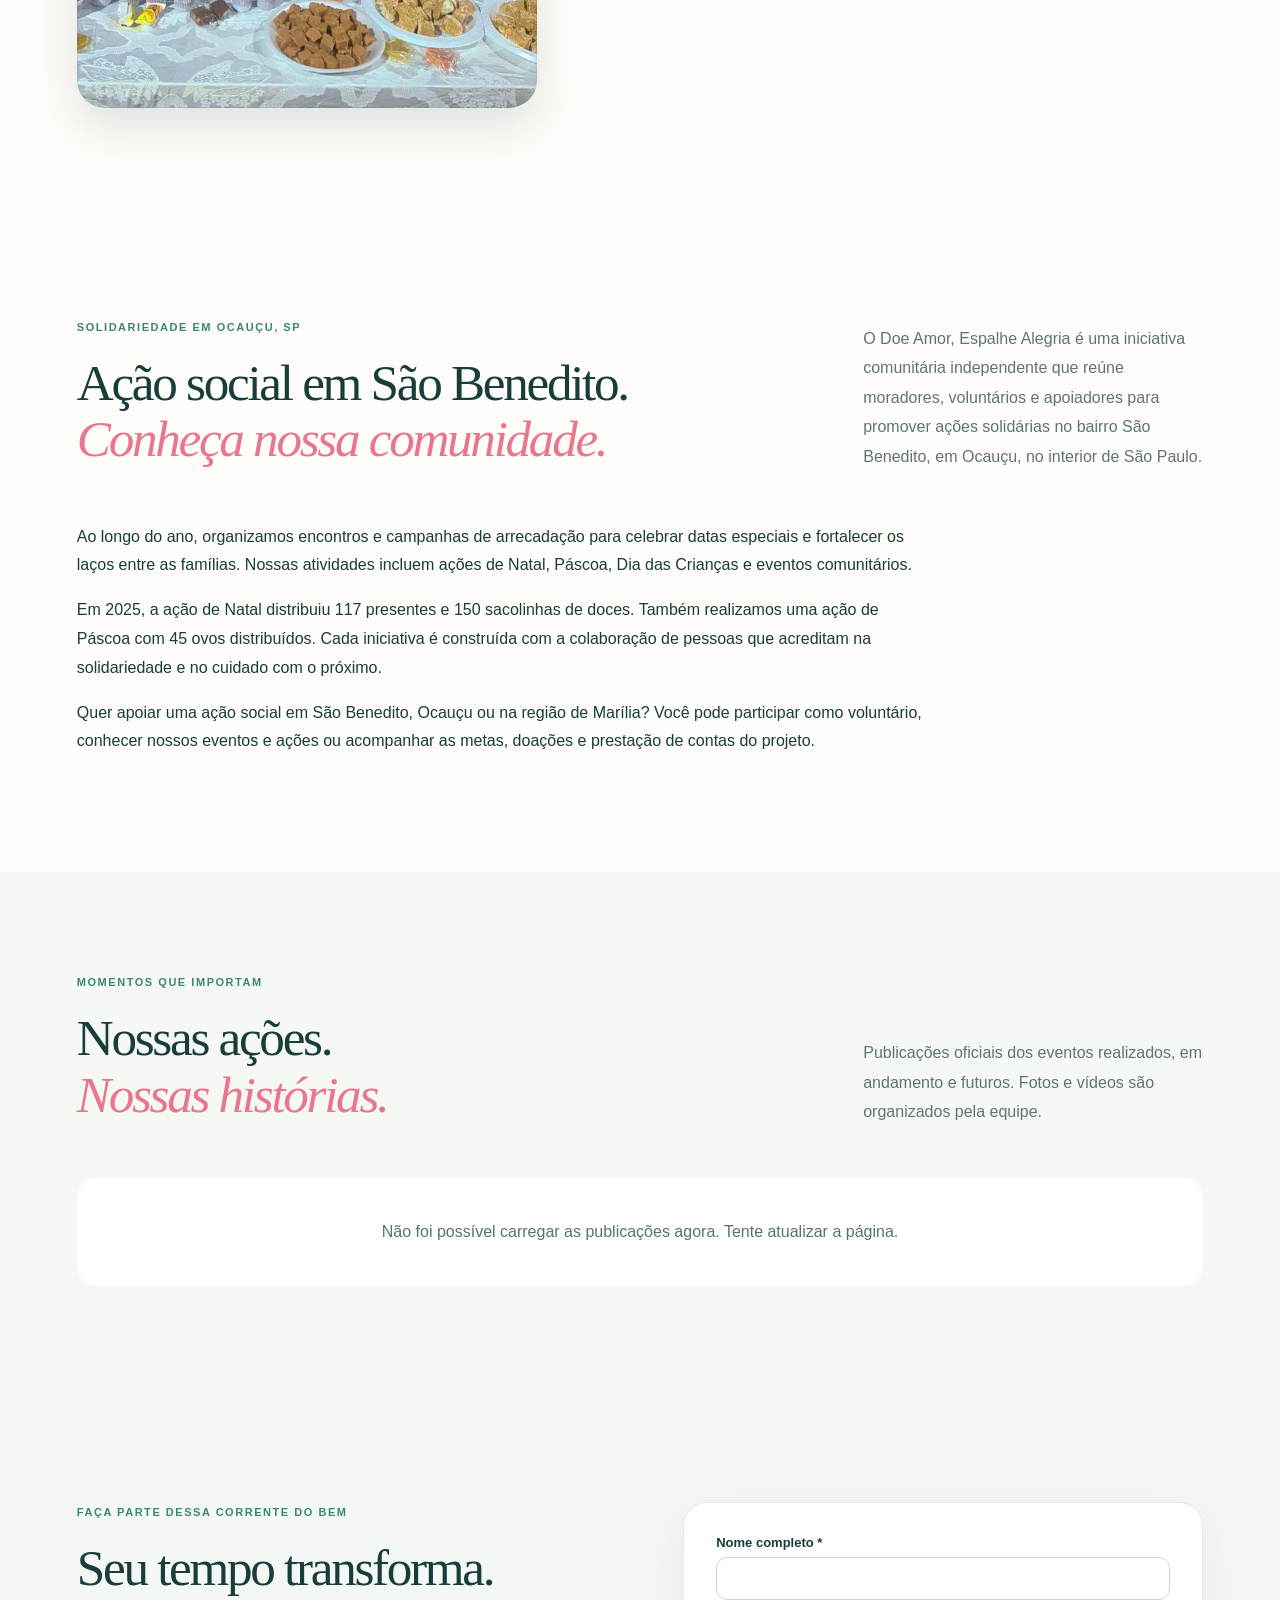
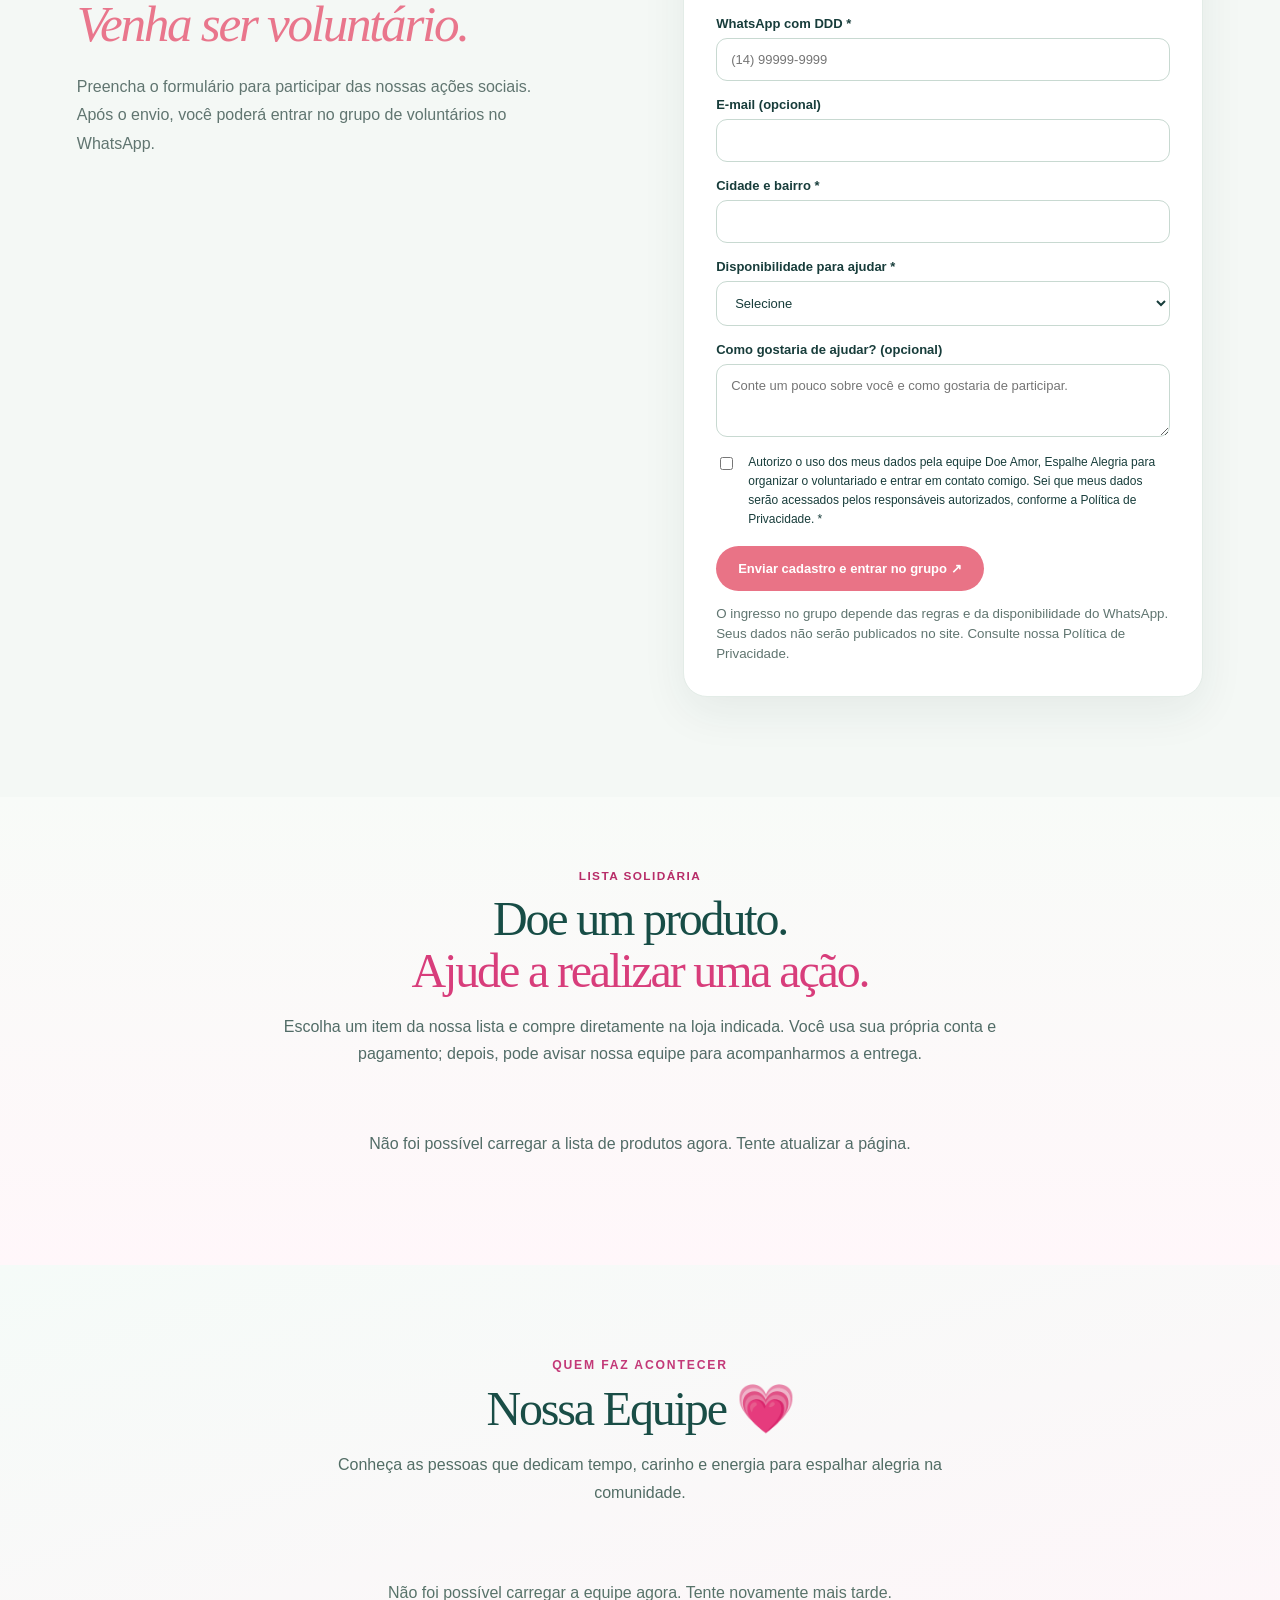
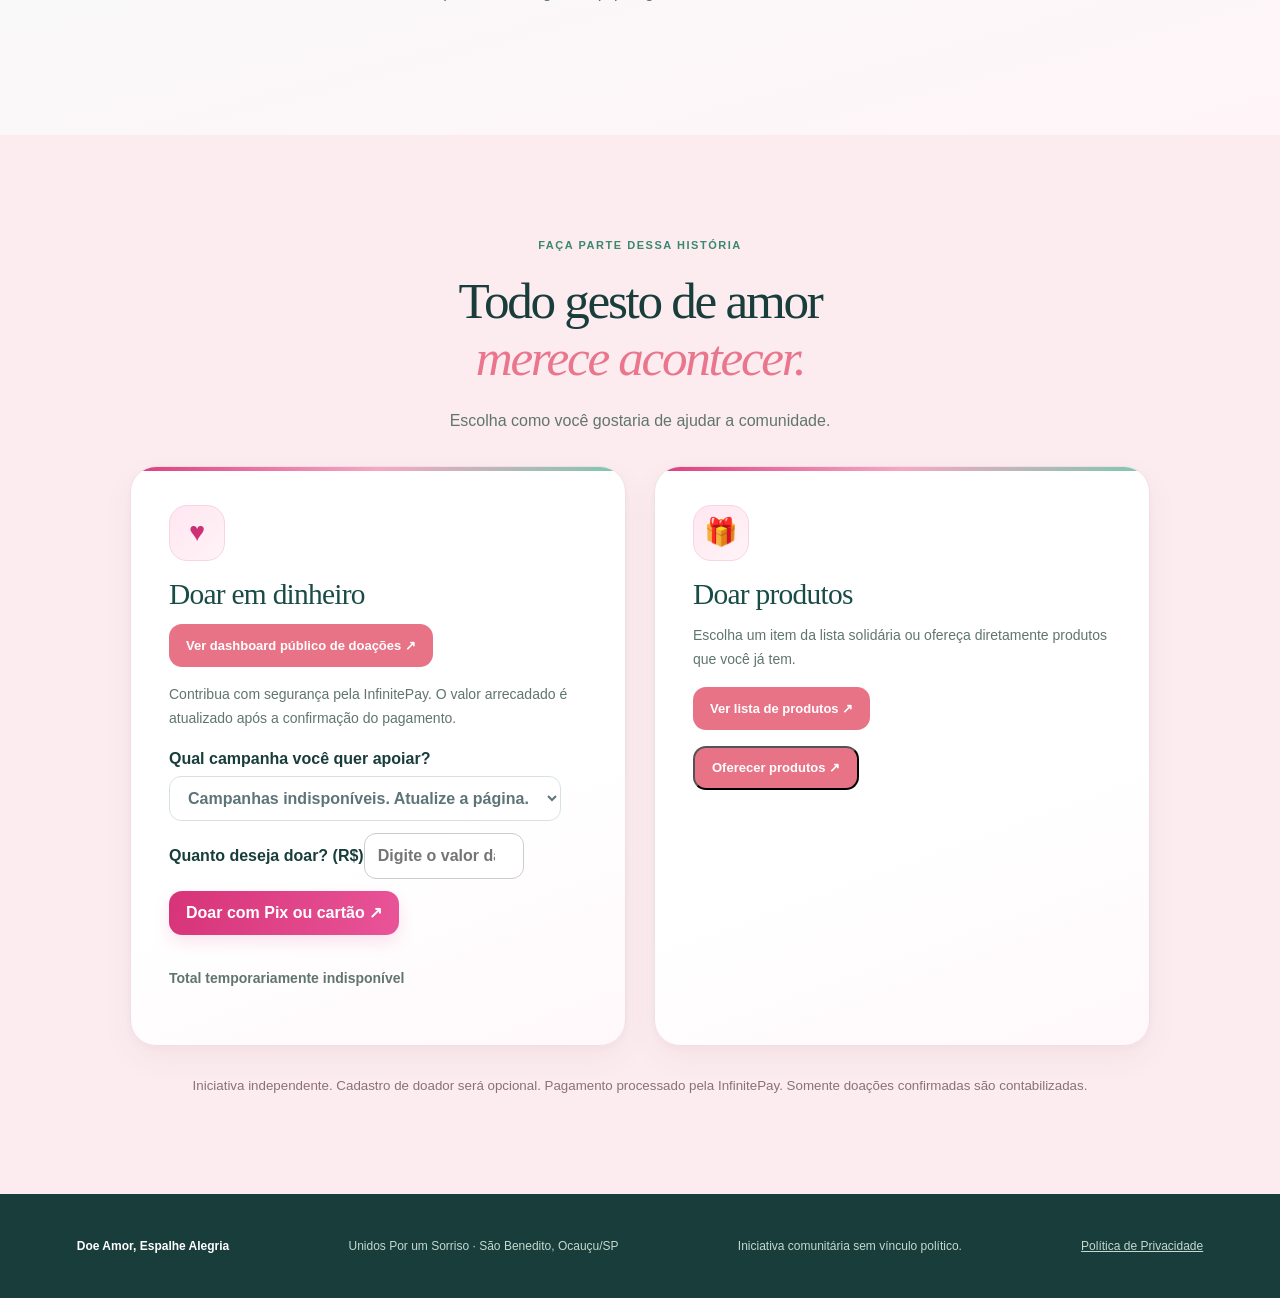
==== commit 97f7939c: "Adicionar acesso à Nossa Equipe no menu do site" ====
--- a/index.html
+++ b/index.html
@@ -10,4 +10,4 @@
 @media(prefers-reduced-motion:reduce){.next-event-banner:before,.next-event-banner:after,.donate-float-cta{animation:none!important}}
 
 #donationGoalHome{display:block;width:100%;min-width:0;padding:12px 14px;margin-top:8px;border:1px solid #c6d5d6;border-radius:10px;background:#fff;color:#193b40;font:inherit}
-</style><link rel="stylesheet" href="/v2/event-banners.css?v=4"><script src="/v2/event-banners.js?v=4" defer></script><link rel="stylesheet" href="/v2/product-catalog.css?v=6"><link rel="stylesheet" href="/v2/donate-cards.css?v=1"><link rel="stylesheet" href="/v2/team.css?v=1"></head><body><header class="header"><a class="brand" href="#inicio"><img src="logo-doe-amor.png" alt="" decoding="async"><span><strong>Doe Amor, Espalhe Alegria</strong><small>Unidos Por um Sorriso</small></span></a><button class="menu" aria-expanded="false" aria-controls="nav">☰</button><nav id="nav"><a href="#historia">Nossa história</a><a href="#acoes">Ações sociais</a><a href="#voluntariado">Seja voluntário</a><a href="/transparencia/">Transparência e doações</a><a class="pill" href="#doar">Quero ajudar ↗</a></nav></header><main><section class="hero" id="inicio"><div class="hero-copy"><span class="kicker">♥ AÇÃO SOCIAL SÃO BENEDITO</span><h1>O amor transforma.<br><em>A união faz acontecer.</em></h1><p>Uma iniciativa independente que aproxima pessoas, acolhe famílias e transforma pequenos gestos em grandes sorrisos.</p><div class="actions"><a class="pill" href="#doar">Quero fazer a diferença ↗</a><a class="outline" href="#historia">Conheça nossa história ↓</a></div><div class="hero-caption">♥ Feito por pessoas reais, para pessoas reais.</div></div><div class="hero-art"><img loading="lazy" decoding="async" src="https://xtwydlgoqmqhbpbojwmp.supabase.co/storage/v1/object/public/site-publico/Equipe%20solidaria.jpg" onerror="this.onerror=null;this.src='media/natal-2025/natal-comunidade.webp'" alt="Equipe do projeto Doe Amor, Espalhe Alegria reunida"><div class="sticker">Unidos<br>Por um<br>Sorriso ♥</div></div></section><div id="eventBannerCarousel" class="managed-banner-carousel" aria-label="Banners de eventos e campanhas"></div><section class="impact"><div><span class="kicker">NOSSA FORÇA É COLETIVA</span><h2>Pequenos gestos.<br><em>Grandes transformações.</em></h2></div><div class="stats"><div><strong>117</strong><span>presentes no Natal de 2025</span></div><div><strong>150</strong><span>sacolinhas no Natal de 2025</span></div><div><strong>45</strong><span>ovos de Páscoa em 2026</span></div><div><strong id="publishedEventsCount">—</strong><span>ações realizadas e em andamento</span></div></div></section><section class="story story--editorial section" id="historia"><div class="story-image"><img loading="lazy" decoding="async" src="media/festa-junina/festa-junina-03.webp" alt="Organizadoras da Festa Junina"></div><div><span class="kicker">DE ONDE TUDO COMEÇOU</span><h2>Uma ideia simples.<br><em>Um propósito gigante.</em></h2><p>O projeto nasceu do sonho de Tainara e Joice de ajudar o próximo. A ligação com o bairro São Benedito, onde Joice cresceu, inspirou encontros e ações que unem moradores, voluntários e colaboradores.</p><p>Cada gesto é construído com dedicação e carinho, porque ninguém transforma uma comunidade sozinho.</p></div></section><section class="section" id="acao-social-sao-benedito" aria-labelledby="comunidade-title"><div class="section-heading"><div><span class="kicker">SOLIDARIEDADE EM OCAUÇU, SP</span><h2 id="comunidade-title">Ação social em São Benedito.<br><em>Conheça nossa comunidade.</em></h2></div><p>O Doe Amor, Espalhe Alegria é uma iniciativa comunitária independente que reúne moradores, voluntários e apoiadores para promover ações solidárias no bairro São Benedito, em Ocauçu, no interior de São Paulo.</p></div><div style="max-width:850px;line-height:1.8"><p>Ao longo do ano, organizamos encontros e campanhas de arrecadação para celebrar datas especiais e fortalecer os laços entre as famílias. Nossas atividades incluem ações de Natal, Páscoa, Dia das Crianças e eventos comunitários.</p><p>Em 2025, a ação de Natal distribuiu 117 presentes e 150 sacolinhas de doces. Também realizamos uma ação de Páscoa com 45 ovos distribuídos. Cada iniciativa é construída com a colaboração de pessoas que acreditam na solidariedade e no cuidado com o próximo.</p><p>Quer apoiar uma ação social em São Benedito, Ocauçu ou na região de Marília? Você pode <a href="#voluntariado">participar como voluntário</a>, conhecer <a href="#acoes">nossos eventos e ações</a> ou acompanhar as <a href="/transparencia/">metas, doações e prestação de contas</a> do projeto.</p></div></section><section class="section events" id="acoes"><div class="section-heading"><div><span class="kicker">MOMENTOS QUE IMPORTAM</span><h2>Nossas ações.<br><em>Nossas histórias.</em></h2></div><p>Publicações oficiais dos eventos realizados, em andamento e futuros. Fotos e vídeos são organizados pela equipe.</p></div><div class="event-grid" id="eventGrid"></div></section><section class="section volunteer-section" id="voluntariado"><div class="volunteer-intro"><span class="kicker">FAÇA PARTE DESSA CORRENTE DO BEM</span><h2>Seu tempo transforma.<br><em>Venha ser voluntário.</em></h2><p>Preencha o formulário para participar das nossas ações sociais. Após o envio, você poderá entrar no grupo de voluntários no WhatsApp.</p></div><form id="volunteerForm" class="volunteer-form"><label>Nome completo *<input name="full_name" autocomplete="name" maxlength="120" minlength="3" required></label><label>WhatsApp com DDD *<input name="whatsapp" type="tel" inputmode="tel" autocomplete="tel" placeholder="(14) 99999-9999" required></label><label>E-mail (opcional)<input name="email" type="email" autocomplete="email" maxlength="254"></label><label>Cidade e bairro *<input name="city" autocomplete="address-level2" maxlength="120" required></label><label>Disponibilidade para ajudar *<select name="availability" required><option value="">Selecione</option><option>Durante a semana</option><option>Finais de semana</option><option>Em dias de eventos</option><option>Conforme a necessidade</option></select></label><label>Como gostaria de ajudar? (opcional)<textarea name="message" rows="3" maxlength="1000" placeholder="Conte um pouco sobre você e como gostaria de participar."></textarea></label><label class="volunteer-consent"><input name="privacy_consent" type="checkbox" required><span>Autorizo o uso dos meus dados pela equipe Doe Amor, Espalhe Alegria para organizar o voluntariado e entrar em contato comigo. Sei que meus dados serão acessados pelos responsáveis autorizados, conforme a <a href="/privacidade/" target="_blank" rel="noopener noreferrer">Política de Privacidade</a>. *</span></label><button class="pill" type="submit">Enviar cadastro e entrar no grupo ↗</button><p id="volunteerStatus" role="status" aria-live="polite"></p><small>O ingresso no grupo depende das regras e da disponibilidade do WhatsApp. Seus dados não serão publicados no site. Consulte nossa <a href="/privacidade/">Política de Privacidade</a>.</small></form></section><section id="productDonationSection" aria-labelledby="productDonationTitle"><div class="product-catalog-inner"><div class="product-catalog-heading"><span class="product-catalog-kicker">LISTA SOLIDÁRIA</span><h2 id="productDonationTitle">Doe um produto.<br><em>Ajude a realizar uma ação.</em></h2><p>Escolha um item da nossa lista e compre diretamente na loja indicada. Você usa sua própria conta e pagamento; depois, pode avisar nossa equipe para acompanharmos a entrega.</p></div><div id="productDonationGrid" class="product-donation-grid" aria-live="polite"><p class="product-catalog-empty">Carregando produtos solidários...</p></div></div></section><section id="equipe" aria-labelledby="teamTitle"><div class="team-inner"><div class="team-heading"><span class="team-kicker">QUEM FAZ ACONTECER</span><h2 id="teamTitle">Nossa Equipe 💗</h2><p>Conheça as pessoas que dedicam tempo, carinho e energia para espalhar alegria na comunidade.</p></div><div id="teamGrid" class="team-grid" aria-live="polite"><p class="team-empty">Carregando nossa equipe...</p></div></div></section><section class="section donate" id="doar"><span class="kicker">FAÇA PARTE DESSA HISTÓRIA</span><h2>Todo gesto de amor<br><em>merece acontecer.</em></h2><p>Escolha como você gostaria de ajudar a comunidade.</p><div class="donate-grid"><article><span class="symbol">♥</span><h3>Doar em dinheiro</h3><p><a class="pill" href="/transparencia/">Ver dashboard público de doações ↗</a></p><p>Contribua com segurança pela InfinitePay. O valor arrecadado é atualizado após a confirmação do pagamento.</p><form id="donationForm" class="donation-form"><label for="donationGoalHome">Qual campanha você quer apoiar?<select id="donationGoalHome" name="goal_id" required><option value="">Carregando campanhas...</option></select></label><label>Quanto deseja doar? (R$)<input name="amount" type="number" min="1" max="1000000" step="0.01" placeholder="Digite o valor da doação" required></label><button type="submit">Doar com Pix ou cartão ↗</button></form><p id="donationStatus" role="status"></p><p id="donationTotal" class="donation-total">Carregando arrecadação...</p></article><article><span class="symbol">🎁</span><h3>Doar produtos</h3><p>Escolha um item da lista solidária ou ofereça diretamente produtos que você já tem.</p><p><a class="pill" href="#productDonationSection">Ver lista de produtos ↗</a></p><button type="button" class="pill" id="openProductOffer">Oferecer produtos ↗</button></article></div><small>Iniciativa independente. Cadastro de doador será opcional. Pagamento processado pela InfinitePay. Somente doações confirmadas são contabilizadas.</small></section></main><footer><strong>Doe Amor, Espalhe Alegria</strong><span>Unidos Por um Sorriso · São Benedito, Ocauçu/SP</span><span>Iniciativa comunitária sem vínculo político.</span><a href="/privacidade/" style="color:#c4d9cf;text-decoration:underline">Política de Privacidade</a></footer><dialog id="productOfferDialog" aria-labelledby="productOfferTitle"><div class="product-offer-modal"><div class="modal-top"><div><h2 id="productOfferTitle">Oferecer produtos 💗</h2><p>Conte o que deseja doar. Nossa equipe entrará em contato para combinar a entrega ou retirada.</p></div><button type="button" class="close-product-modal" aria-label="Fechar formulário">✕</button></div><form id="productOfferForm"><label>Nome completo *<input name="full_name" autocomplete="name" minlength="3" maxlength="150" required></label><label>Telefone / WhatsApp com DDD *<input name="phone" type="tel" autocomplete="tel" placeholder="(14) 99999-9999" required></label><label>Endereço completo (rua, número, bairro e cidade) *<textarea name="address" rows="2" minlength="5" maxlength="500" required></textarea></label><label>Quais produtos deseja doar? Informe quantidades, se possível. *<textarea name="items" rows="3" minlength="3" maxlength="1500" placeholder="Ex.: 10 pacotes de arroz, 5 brinquedos..." required></textarea></label><fieldset><legend>Como prefere entregar os produtos? *</legend><label><input type="radio" name="delivery_preference" value="pickup" required>Solicitar retirada no endereço informado</label><label><input type="radio" name="delivery_preference" value="dropoff" required>Quero entregar os produtos à organização (local a combinar)</label></fieldset><label>Observações (opcional)<textarea name="notes" rows="2" maxlength="1000"></textarea></label><label class="offer-privacy"><input type="checkbox" name="privacy_consent" required>Autorizo o uso dos meus dados para contato sobre esta doação. Li a <a href="/privacidade/" target="_blank" rel="noopener noreferrer">Política de Privacidade</a>. *</label><button type="submit" class="offer-submit">Enviar oferta de produtos</button><p class="offer-message" id="productOfferMessage" role="status" aria-live="polite"></p></form></div></dialog><dialog id="eventDialog"><div class="dialog-top"><span>MEMÓRIAS DE SÃO BENEDITO</span><button id="closeDialog" aria-label="Fechar">✕</button></div><div id="dialogBody"></div></dialog><a class="donate-float-cta" href="#doar" aria-label="Contribuir agora para as ações sociais">💝 Contribua agora ↗</a><a class="whatsapp-float" href="https://wa.me/5514988388177?text=Ol%C3%A1%21%20Gostaria%20de%20falar%20com%20Joice%20ou%20Tainara%20sobre%20o%20projeto%20Doe%20Amor%2C%20Espalhe%20Alegria." target="_blank" rel="noopener noreferrer" aria-label="Falar com Joice ou Tainara pelo WhatsApp" title="Falar com Joice ou Tainara"><svg viewBox="0 0 24 24" width="26" height="26" aria-hidden="true" fill="currentColor"><path d="M20.52 3.48A11.86 11.86 0 0 0 12.07 0C5.49 0 .13 5.35.12 11.94a11.9 11.9 0 0 0 1.59 5.95L0 24l6.28-1.65a11.93 11.93 0 0 0 5.79 1.48h.01c6.58 0 11.94-5.36 11.94-11.94a11.86 11.86 0 0 0-3.5-8.41ZM12.08 21.8a9.9 9.9 0 0 1-5.05-1.38l-.36-.22-3.73.98.99-3.64-.24-.37a9.91 9.91 0 0 1-1.52-5.23c0-5.47 4.45-9.92 9.92-9.92a9.85 9.85 0 0 1 7.02 2.91 9.85 9.85 0 0 1 2.9 7.02c0 5.47-4.45 9.92-9.93 9.92Zm5.44-7.42c-.3-.15-1.77-.87-2.04-.97-.27-.1-.47-.15-.67.15-.2.3-.77.97-.94 1.17-.17.2-.35.22-.65.07-.3-.15-1.26-.46-2.4-1.47-.89-.79-1.49-1.77-1.66-2.07-.17-.3-.02-.46.13-.61.13-.13.3-.35.45-.52.15-.17.2-.3.3-.5.1-.2.05-.37-.02-.52-.07-.15-.67-1.62-.92-2.22-.24-.58-.48-.5-.67-.51h-.57c-.2 0-.52.07-.79.37-.27.3-1.04 1.02-1.04 2.49s1.07 2.89 1.22 3.09c.15.2 2.1 3.2 5.09 4.49.71.31 1.27.49 1.71.63.72.23 1.37.2 1.89.12.58-.09 1.77-.72 2.02-1.42.25-.7.25-1.3.17-1.42-.07-.12-.27-.2-.57-.35Z"/></svg><span>Fale com Joice ou Tainara</span></a><script defer src="/v2/product-offer.js"></script><script defer src="/v2/product-catalog.js?v=8"></script><script defer src="/v2/team.js?v=1"></script><script>(function(){const end=new Date("2026-12-25T00:00:00-03:00");const panel=document.getElementById("nextEventCountdown");function update(){const delta=Math.max(0,end-Date.now());const d=Math.floor(delta/86400000),h=Math.floor(delta%86400000/3600000),m=Math.floor(delta%3600000/60000);document.getElementById("eventDays").textContent=d;document.getElementById("eventHours").textContent=String(h).padStart(2,"0");document.getElementById("eventMinutes").textContent=String(m).padStart(2,"0");if(!delta){panel.textContent="🎄 Chegou o dia do Natal Solidário!"}}update();setInterval(update,60000)})();</script></body></html>+</style><link rel="stylesheet" href="/v2/event-banners.css?v=4"><script src="/v2/event-banners.js?v=4" defer></script><link rel="stylesheet" href="/v2/product-catalog.css?v=6"><link rel="stylesheet" href="/v2/donate-cards.css?v=1"><link rel="stylesheet" href="/v2/team.css?v=1"></head><body><header class="header"><a class="brand" href="#inicio"><img src="logo-doe-amor.png" alt="" decoding="async"><span><strong>Doe Amor, Espalhe Alegria</strong><small>Unidos Por um Sorriso</small></span></a><button class="menu" aria-expanded="false" aria-controls="nav">☰</button><nav id="nav"><a href="#historia">Nossa história</a><a href="#acoes">Ações sociais</a><a href="#voluntariado">Seja voluntário</a><a href="#equipe">Equipe</a><a href="/transparencia/">Transparência e doações</a><a class="pill" href="#doar">Quero ajudar ↗</a></nav></header><main><section class="hero" id="inicio"><div class="hero-copy"><span class="kicker">♥ AÇÃO SOCIAL SÃO BENEDITO</span><h1>O amor transforma.<br><em>A união faz acontecer.</em></h1><p>Uma iniciativa independente que aproxima pessoas, acolhe famílias e transforma pequenos gestos em grandes sorrisos.</p><div class="actions"><a class="pill" href="#doar">Quero fazer a diferença ↗</a><a class="outline" href="#historia">Conheça nossa história ↓</a></div><div class="hero-caption">♥ Feito por pessoas reais, para pessoas reais.</div></div><div class="hero-art"><img loading="lazy" decoding="async" src="https://xtwydlgoqmqhbpbojwmp.supabase.co/storage/v1/object/public/site-publico/Equipe%20solidaria.jpg" onerror="this.onerror=null;this.src='media/natal-2025/natal-comunidade.webp'" alt="Equipe do projeto Doe Amor, Espalhe Alegria reunida"><div class="sticker">Unidos<br>Por um<br>Sorriso ♥</div></div></section><div id="eventBannerCarousel" class="managed-banner-carousel" aria-label="Banners de eventos e campanhas"></div><section class="impact"><div><span class="kicker">NOSSA FORÇA É COLETIVA</span><h2>Pequenos gestos.<br><em>Grandes transformações.</em></h2></div><div class="stats"><div><strong>117</strong><span>presentes no Natal de 2025</span></div><div><strong>150</strong><span>sacolinhas no Natal de 2025</span></div><div><strong>45</strong><span>ovos de Páscoa em 2026</span></div><div><strong id="publishedEventsCount">—</strong><span>ações realizadas e em andamento</span></div></div></section><section class="story story--editorial section" id="historia"><div class="story-image"><img loading="lazy" decoding="async" src="media/festa-junina/festa-junina-03.webp" alt="Organizadoras da Festa Junina"></div><div><span class="kicker">DE ONDE TUDO COMEÇOU</span><h2>Uma ideia simples.<br><em>Um propósito gigante.</em></h2><p>O projeto nasceu do sonho de Tainara e Joice de ajudar o próximo. A ligação com o bairro São Benedito, onde Joice cresceu, inspirou encontros e ações que unem moradores, voluntários e colaboradores.</p><p>Cada gesto é construído com dedicação e carinho, porque ninguém transforma uma comunidade sozinho.</p></div></section><section class="section" id="acao-social-sao-benedito" aria-labelledby="comunidade-title"><div class="section-heading"><div><span class="kicker">SOLIDARIEDADE EM OCAUÇU, SP</span><h2 id="comunidade-title">Ação social em São Benedito.<br><em>Conheça nossa comunidade.</em></h2></div><p>O Doe Amor, Espalhe Alegria é uma iniciativa comunitária independente que reúne moradores, voluntários e apoiadores para promover ações solidárias no bairro São Benedito, em Ocauçu, no interior de São Paulo.</p></div><div style="max-width:850px;line-height:1.8"><p>Ao longo do ano, organizamos encontros e campanhas de arrecadação para celebrar datas especiais e fortalecer os laços entre as famílias. Nossas atividades incluem ações de Natal, Páscoa, Dia das Crianças e eventos comunitários.</p><p>Em 2025, a ação de Natal distribuiu 117 presentes e 150 sacolinhas de doces. Também realizamos uma ação de Páscoa com 45 ovos distribuídos. Cada iniciativa é construída com a colaboração de pessoas que acreditam na solidariedade e no cuidado com o próximo.</p><p>Quer apoiar uma ação social em São Benedito, Ocauçu ou na região de Marília? Você pode <a href="#voluntariado">participar como voluntário</a>, conhecer <a href="#acoes">nossos eventos e ações</a> ou acompanhar as <a href="/transparencia/">metas, doações e prestação de contas</a> do projeto.</p></div></section><section class="section events" id="acoes"><div class="section-heading"><div><span class="kicker">MOMENTOS QUE IMPORTAM</span><h2>Nossas ações.<br><em>Nossas histórias.</em></h2></div><p>Publicações oficiais dos eventos realizados, em andamento e futuros. Fotos e vídeos são organizados pela equipe.</p></div><div class="event-grid" id="eventGrid"></div></section><section class="section volunteer-section" id="voluntariado"><div class="volunteer-intro"><span class="kicker">FAÇA PARTE DESSA CORRENTE DO BEM</span><h2>Seu tempo transforma.<br><em>Venha ser voluntário.</em></h2><p>Preencha o formulário para participar das nossas ações sociais. Após o envio, você poderá entrar no grupo de voluntários no WhatsApp.</p></div><form id="volunteerForm" class="volunteer-form"><label>Nome completo *<input name="full_name" autocomplete="name" maxlength="120" minlength="3" required></label><label>WhatsApp com DDD *<input name="whatsapp" type="tel" inputmode="tel" autocomplete="tel" placeholder="(14) 99999-9999" required></label><label>E-mail (opcional)<input name="email" type="email" autocomplete="email" maxlength="254"></label><label>Cidade e bairro *<input name="city" autocomplete="address-level2" maxlength="120" required></label><label>Disponibilidade para ajudar *<select name="availability" required><option value="">Selecione</option><option>Durante a semana</option><option>Finais de semana</option><option>Em dias de eventos</option><option>Conforme a necessidade</option></select></label><label>Como gostaria de ajudar? (opcional)<textarea name="message" rows="3" maxlength="1000" placeholder="Conte um pouco sobre você e como gostaria de participar."></textarea></label><label class="volunteer-consent"><input name="privacy_consent" type="checkbox" required><span>Autorizo o uso dos meus dados pela equipe Doe Amor, Espalhe Alegria para organizar o voluntariado e entrar em contato comigo. Sei que meus dados serão acessados pelos responsáveis autorizados, conforme a <a href="/privacidade/" target="_blank" rel="noopener noreferrer">Política de Privacidade</a>. *</span></label><button class="pill" type="submit">Enviar cadastro e entrar no grupo ↗</button><p id="volunteerStatus" role="status" aria-live="polite"></p><small>O ingresso no grupo depende das regras e da disponibilidade do WhatsApp. Seus dados não serão publicados no site. Consulte nossa <a href="/privacidade/">Política de Privacidade</a>.</small></form></section><section id="productDonationSection" aria-labelledby="productDonationTitle"><div class="product-catalog-inner"><div class="product-catalog-heading"><span class="product-catalog-kicker">LISTA SOLIDÁRIA</span><h2 id="productDonationTitle">Doe um produto.<br><em>Ajude a realizar uma ação.</em></h2><p>Escolha um item da nossa lista e compre diretamente na loja indicada. Você usa sua própria conta e pagamento; depois, pode avisar nossa equipe para acompanharmos a entrega.</p></div><div id="productDonationGrid" class="product-donation-grid" aria-live="polite"><p class="product-catalog-empty">Carregando produtos solidários...</p></div></div></section><section id="equipe" aria-labelledby="teamTitle"><div class="team-inner"><div class="team-heading"><span class="team-kicker">QUEM FAZ ACONTECER</span><h2 id="teamTitle">Nossa Equipe 💗</h2><p>Conheça as pessoas que dedicam tempo, carinho e energia para espalhar alegria na comunidade.</p></div><div id="teamGrid" class="team-grid" aria-live="polite"><p class="team-empty">Carregando nossa equipe...</p></div></div></section><section class="section donate" id="doar"><span class="kicker">FAÇA PARTE DESSA HISTÓRIA</span><h2>Todo gesto de amor<br><em>merece acontecer.</em></h2><p>Escolha como você gostaria de ajudar a comunidade.</p><div class="donate-grid"><article><span class="symbol">♥</span><h3>Doar em dinheiro</h3><p><a class="pill" href="/transparencia/">Ver dashboard público de doações ↗</a></p><p>Contribua com segurança pela InfinitePay. O valor arrecadado é atualizado após a confirmação do pagamento.</p><form id="donationForm" class="donation-form"><label for="donationGoalHome">Qual campanha você quer apoiar?<select id="donationGoalHome" name="goal_id" required><option value="">Carregando campanhas...</option></select></label><label>Quanto deseja doar? (R$)<input name="amount" type="number" min="1" max="1000000" step="0.01" placeholder="Digite o valor da doação" required></label><button type="submit">Doar com Pix ou cartão ↗</button></form><p id="donationStatus" role="status"></p><p id="donationTotal" class="donation-total">Carregando arrecadação...</p></article><article><span class="symbol">🎁</span><h3>Doar produtos</h3><p>Escolha um item da lista solidária ou ofereça diretamente produtos que você já tem.</p><p><a class="pill" href="#productDonationSection">Ver lista de produtos ↗</a></p><button type="button" class="pill" id="openProductOffer">Oferecer produtos ↗</button></article></div><small>Iniciativa independente. Cadastro de doador será opcional. Pagamento processado pela InfinitePay. Somente doações confirmadas são contabilizadas.</small></section></main><footer><strong>Doe Amor, Espalhe Alegria</strong><span>Unidos Por um Sorriso · São Benedito, Ocauçu/SP</span><span>Iniciativa comunitária sem vínculo político.</span><a href="/privacidade/" style="color:#c4d9cf;text-decoration:underline">Política de Privacidade</a></footer><dialog id="productOfferDialog" aria-labelledby="productOfferTitle"><div class="product-offer-modal"><div class="modal-top"><div><h2 id="productOfferTitle">Oferecer produtos 💗</h2><p>Conte o que deseja doar. Nossa equipe entrará em contato para combinar a entrega ou retirada.</p></div><button type="button" class="close-product-modal" aria-label="Fechar formulário">✕</button></div><form id="productOfferForm"><label>Nome completo *<input name="full_name" autocomplete="name" minlength="3" maxlength="150" required></label><label>Telefone / WhatsApp com DDD *<input name="phone" type="tel" autocomplete="tel" placeholder="(14) 99999-9999" required></label><label>Endereço completo (rua, número, bairro e cidade) *<textarea name="address" rows="2" minlength="5" maxlength="500" required></textarea></label><label>Quais produtos deseja doar? Informe quantidades, se possível. *<textarea name="items" rows="3" minlength="3" maxlength="1500" placeholder="Ex.: 10 pacotes de arroz, 5 brinquedos..." required></textarea></label><fieldset><legend>Como prefere entregar os produtos? *</legend><label><input type="radio" name="delivery_preference" value="pickup" required>Solicitar retirada no endereço informado</label><label><input type="radio" name="delivery_preference" value="dropoff" required>Quero entregar os produtos à organização (local a combinar)</label></fieldset><label>Observações (opcional)<textarea name="notes" rows="2" maxlength="1000"></textarea></label><label class="offer-privacy"><input type="checkbox" name="privacy_consent" required>Autorizo o uso dos meus dados para contato sobre esta doação. Li a <a href="/privacidade/" target="_blank" rel="noopener noreferrer">Política de Privacidade</a>. *</label><button type="submit" class="offer-submit">Enviar oferta de produtos</button><p class="offer-message" id="productOfferMessage" role="status" aria-live="polite"></p></form></div></dialog><dialog id="eventDialog"><div class="dialog-top"><span>MEMÓRIAS DE SÃO BENEDITO</span><button id="closeDialog" aria-label="Fechar">✕</button></div><div id="dialogBody"></div></dialog><a class="donate-float-cta" href="#doar" aria-label="Contribuir agora para as ações sociais">💝 Contribua agora ↗</a><a class="whatsapp-float" href="https://wa.me/5514988388177?text=Ol%C3%A1%21%20Gostaria%20de%20falar%20com%20Joice%20ou%20Tainara%20sobre%20o%20projeto%20Doe%20Amor%2C%20Espalhe%20Alegria." target="_blank" rel="noopener noreferrer" aria-label="Falar com Joice ou Tainara pelo WhatsApp" title="Falar com Joice ou Tainara"><svg viewBox="0 0 24 24" width="26" height="26" aria-hidden="true" fill="currentColor"><path d="M20.52 3.48A11.86 11.86 0 0 0 12.07 0C5.49 0 .13 5.35.12 11.94a11.9 11.9 0 0 0 1.59 5.95L0 24l6.28-1.65a11.93 11.93 0 0 0 5.79 1.48h.01c6.58 0 11.94-5.36 11.94-11.94a11.86 11.86 0 0 0-3.5-8.41ZM12.08 21.8a9.9 9.9 0 0 1-5.05-1.38l-.36-.22-3.73.98.99-3.64-.24-.37a9.91 9.91 0 0 1-1.52-5.23c0-5.47 4.45-9.92 9.92-9.92a9.85 9.85 0 0 1 7.02 2.91 9.85 9.85 0 0 1 2.9 7.02c0 5.47-4.45 9.92-9.93 9.92Zm5.44-7.42c-.3-.15-1.77-.87-2.04-.97-.27-.1-.47-.15-.67.15-.2.3-.77.97-.94 1.17-.17.2-.35.22-.65.07-.3-.15-1.26-.46-2.4-1.47-.89-.79-1.49-1.77-1.66-2.07-.17-.3-.02-.46.13-.61.13-.13.3-.35.45-.52.15-.17.2-.3.3-.5.1-.2.05-.37-.02-.52-.07-.15-.67-1.62-.92-2.22-.24-.58-.48-.5-.67-.51h-.57c-.2 0-.52.07-.79.37-.27.3-1.04 1.02-1.04 2.49s1.07 2.89 1.22 3.09c.15.2 2.1 3.2 5.09 4.49.71.31 1.27.49 1.71.63.72.23 1.37.2 1.89.12.58-.09 1.77-.72 2.02-1.42.25-.7.25-1.3.17-1.42-.07-.12-.27-.2-.57-.35Z"/></svg><span>Fale com Joice ou Tainara</span></a><script defer src="/v2/product-offer.js"></script><script defer src="/v2/product-catalog.js?v=8"></script><script defer src="/v2/team.js?v=1"></script><script>(function(){const end=new Date("2026-12-25T00:00:00-03:00");const panel=document.getElementById("nextEventCountdown");function update(){const delta=Math.max(0,end-Date.now());const d=Math.floor(delta/86400000),h=Math.floor(delta%86400000/3600000),m=Math.floor(delta%3600000/60000);document.getElementById("eventDays").textContent=d;document.getElementById("eventHours").textContent=String(h).padStart(2,"0");document.getElementById("eventMinutes").textContent=String(m).padStart(2,"0");if(!delta){panel.textContent="🎄 Chegou o dia do Natal Solidário!"}}update();setInterval(update,60000)})();</script></body></html>
